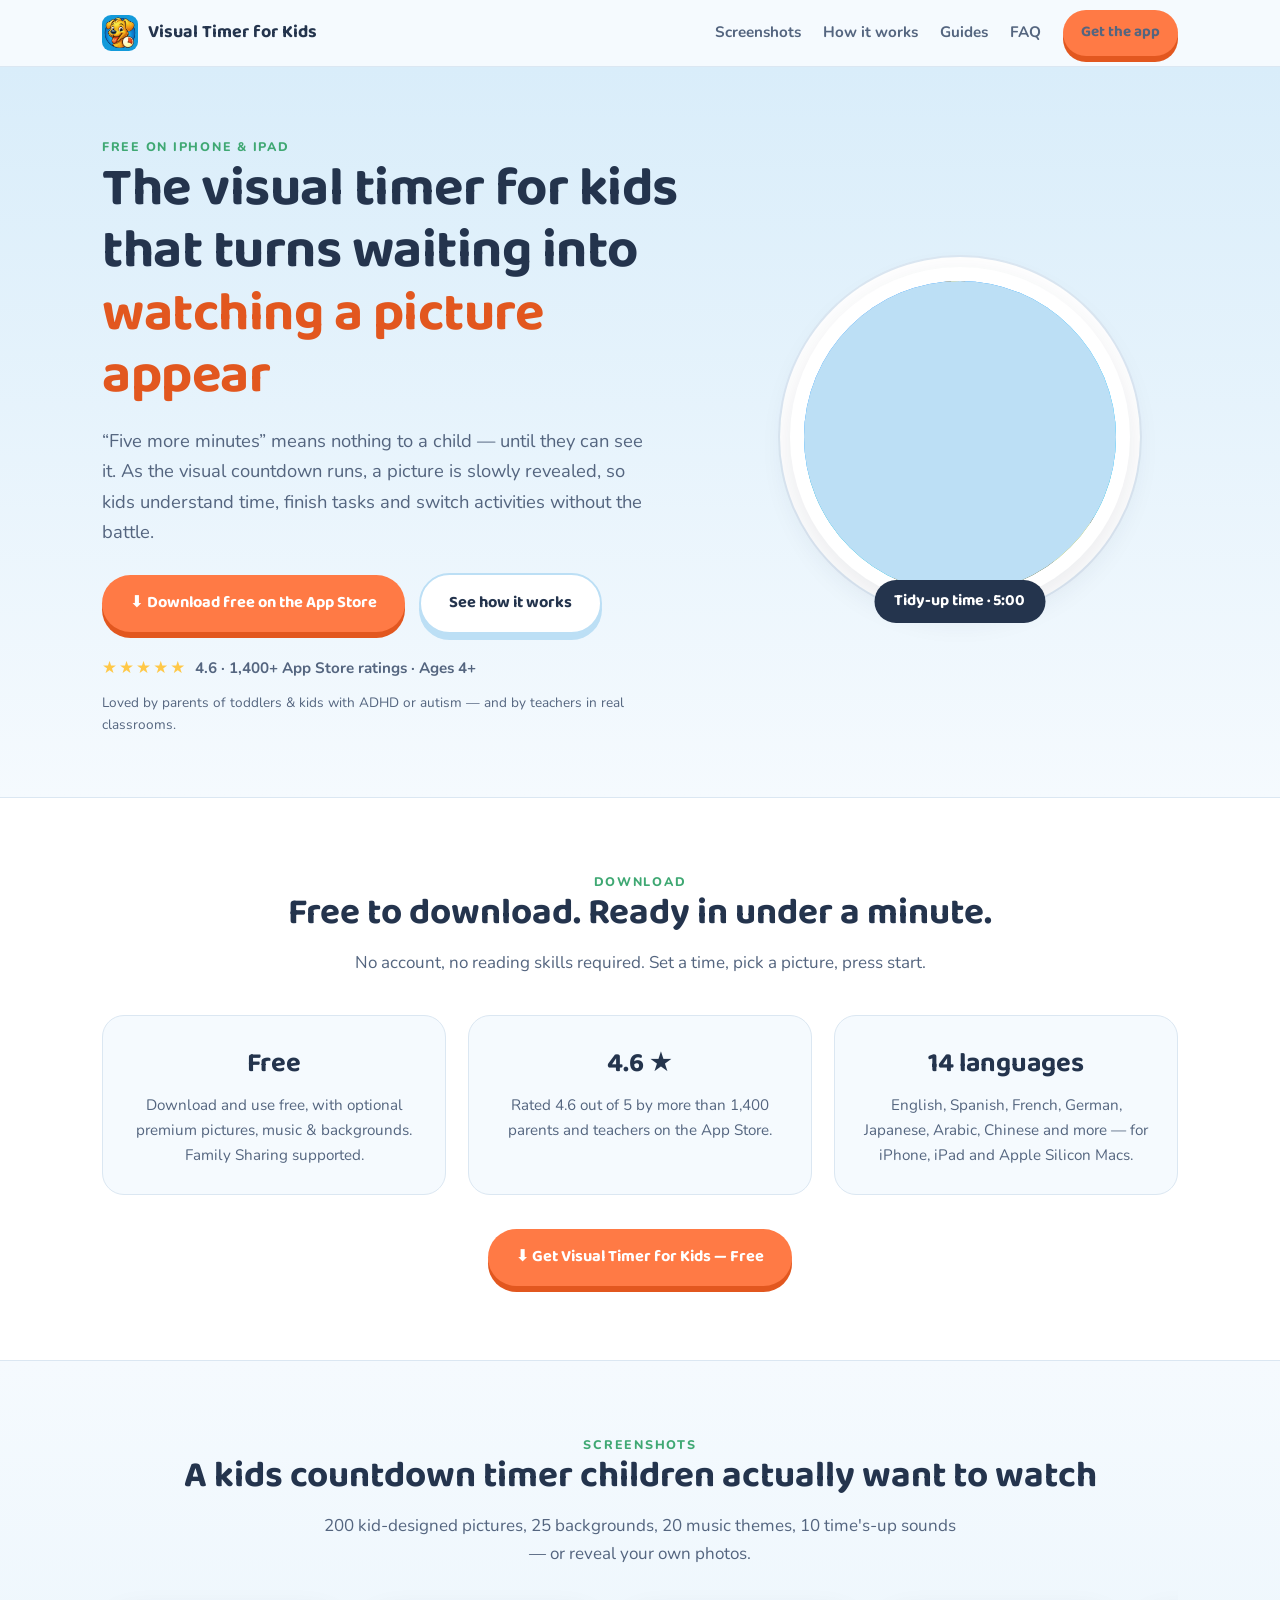
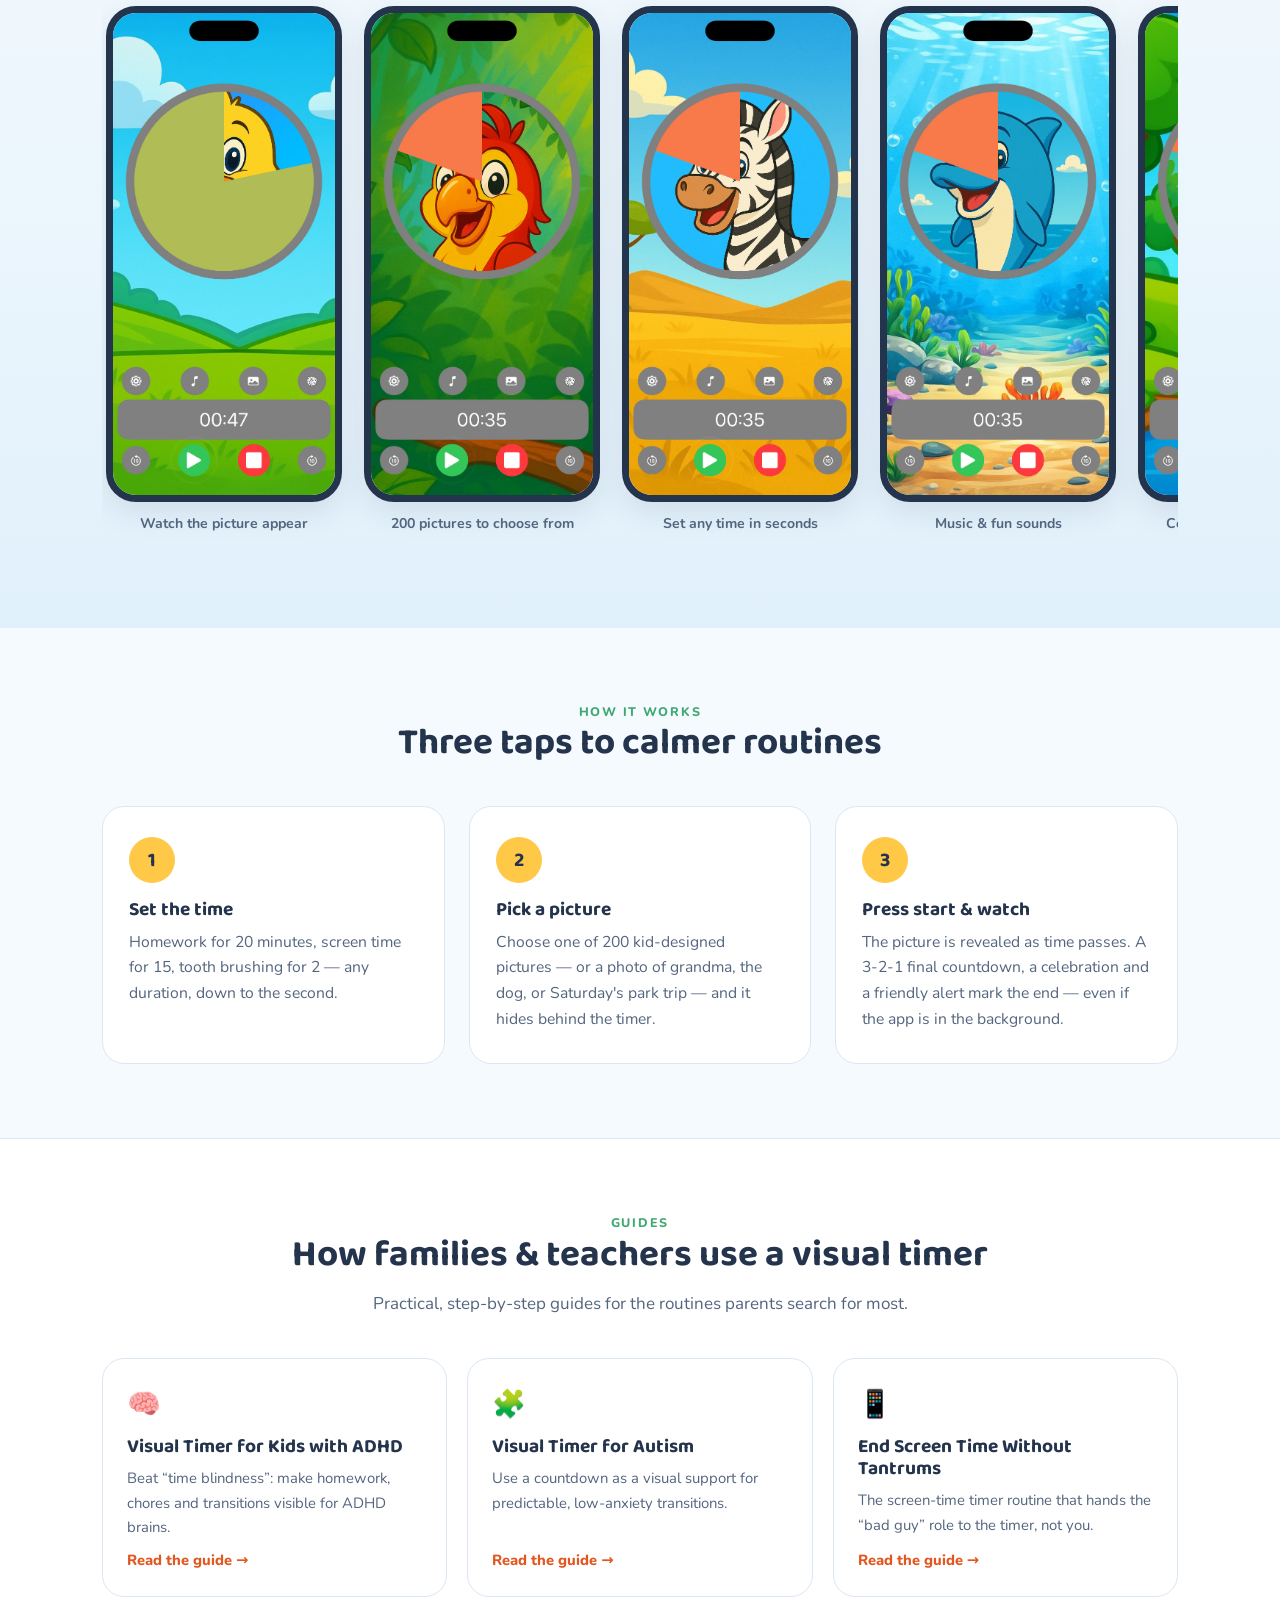
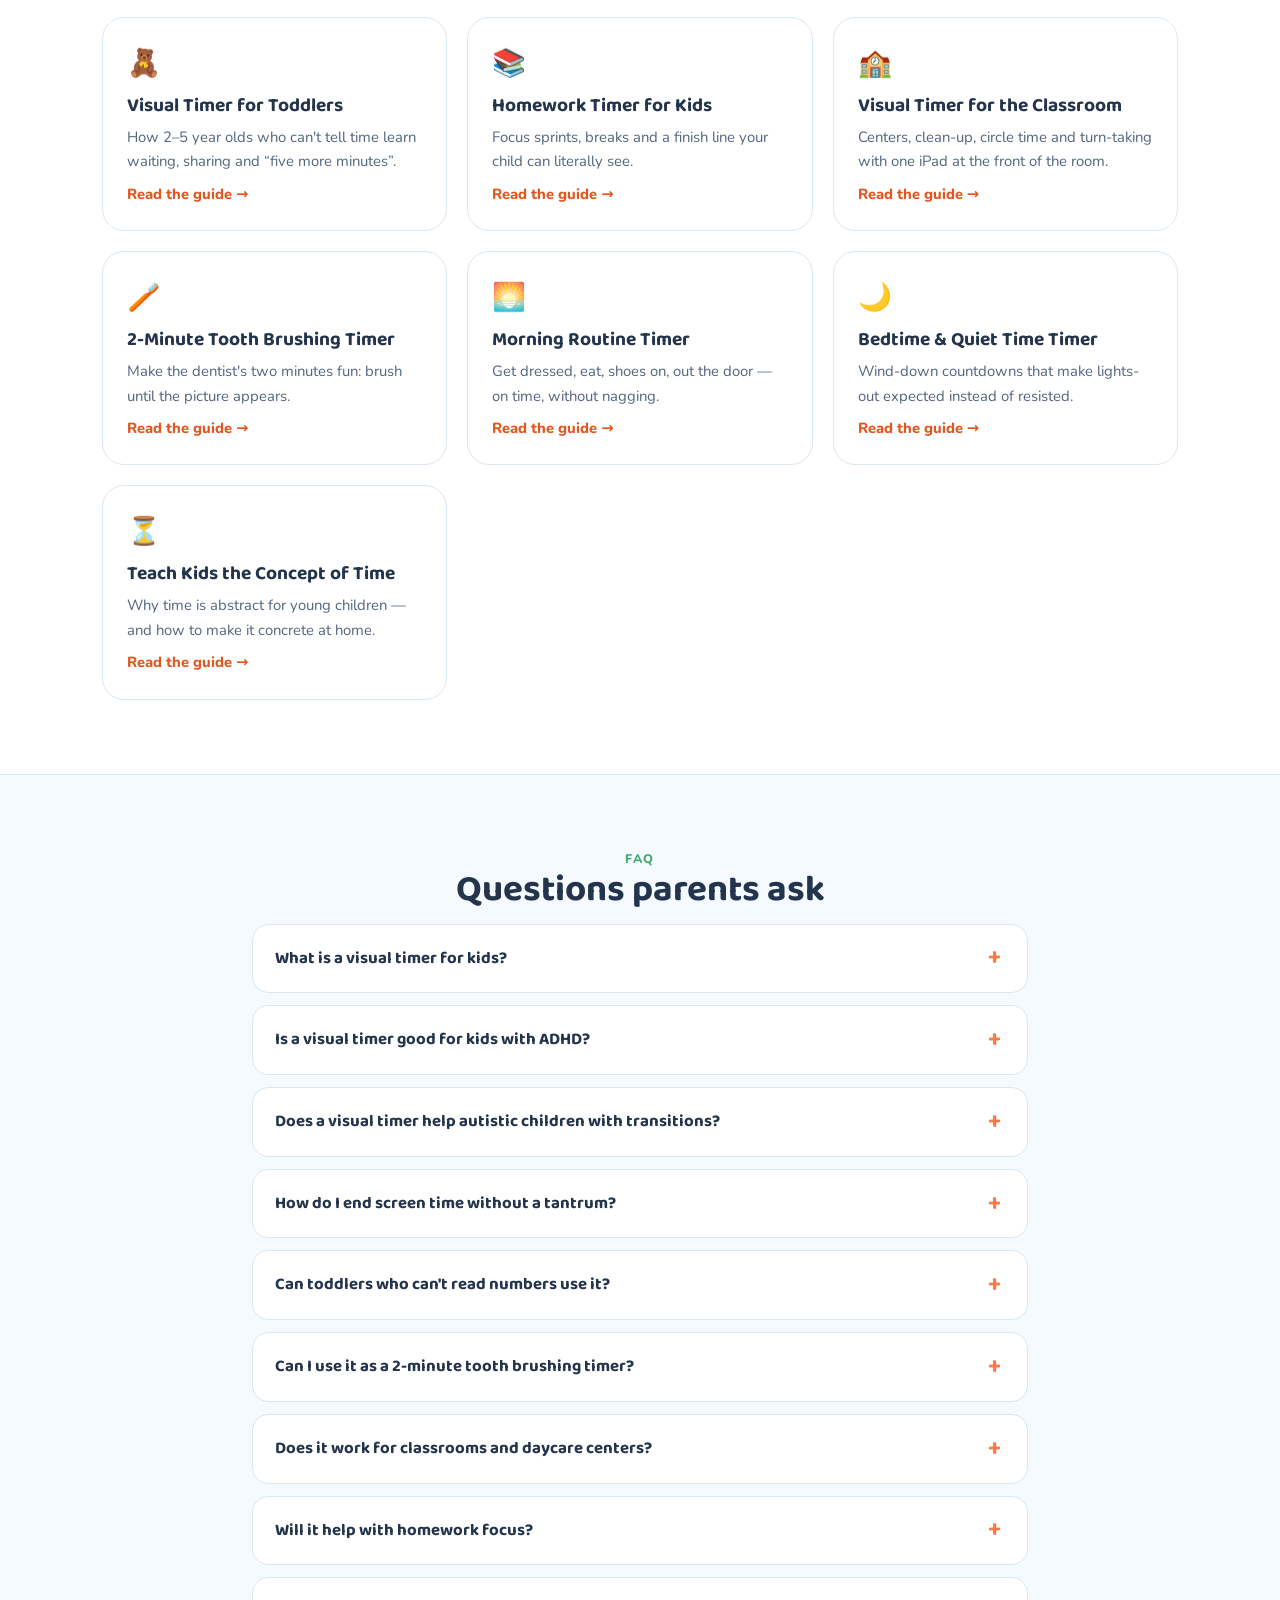
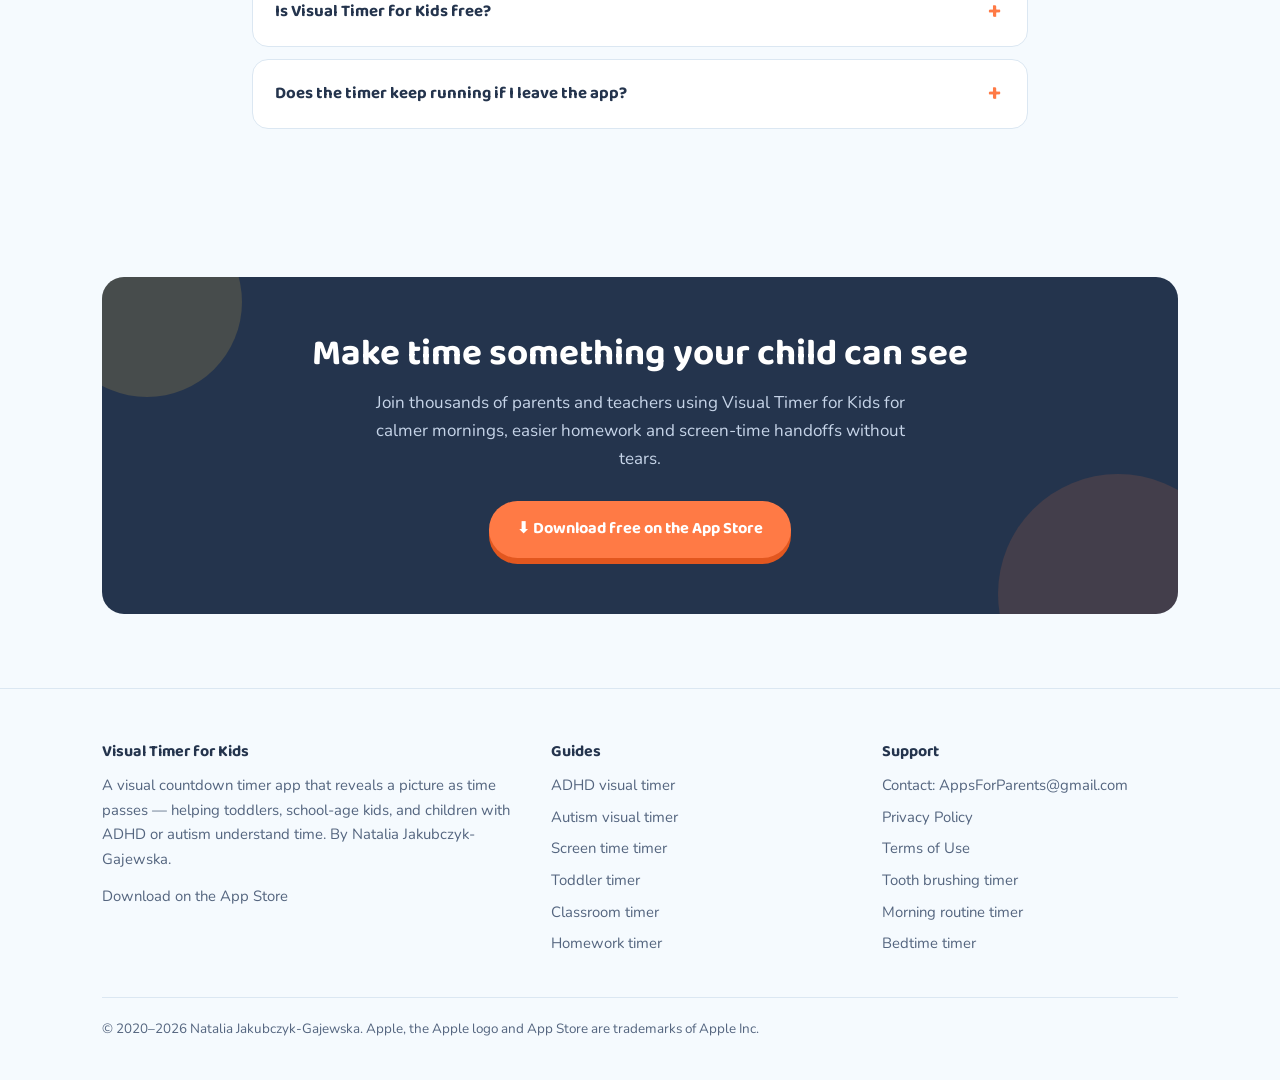
==== index.html @ 7914a0b4 "Add files via upload" ====
<!DOCTYPE html>
<html lang="en">
<head>
<meta charset="UTF-8">
<meta name="viewport" content="width=device-width, initial-scale=1">
<title>Visual Timer for Kids — Free Visual Countdown Timer App for iPhone &amp; iPad</title>
<meta name="description" content="Visual Timer for Kids turns time into a picture kids can see. The free visual countdown timer app for toddlers, ADHD &amp; autism routines, homework, screen time and the classroom. 4.6★ on the App Store.">
<link rel="canonical" href="https://kidstimer.app/">
<meta property="og:type" content="website">
<meta property="og:title" content="Visual Timer for Kids — See Time, Not Just Numbers">
<meta property="og:description" content="A picture is slowly revealed as time counts down — so kids finally understand what “5 more minutes” means. Free on the App Store.">
<meta property="og:url" content="https://kidstimer.app/">
<meta property="og:image" content="https://kidstimer.app/assets/screenshot-1.jpg">
<meta name="twitter:card" content="summary_large_image">
<link rel="icon" href="assets/icon.png">
<link rel="apple-touch-icon" href="assets/icon.png">
<link rel="preconnect" href="https://fonts.googleapis.com">
<link rel="preconnect" href="https://fonts.gstatic.com" crossorigin>
<link href="https://fonts.googleapis.com/css2?family=Baloo+2:wght@600;700&family=Nunito:ital,wght@0,400;0,600;0,700;0,800;1,400&display=swap" rel="stylesheet">
<link rel="stylesheet" href="style.css">
<script>
/* Asset fallback: if local files in assets/ are missing, load the official icon
   and screenshots straight from Apple's CDN via the public iTunes lookup API.
   Self-hosted files (fetch_assets.py) always win when present. */
(function(){
  var pending=[], data=null, requested=false, done=false;
  function finish(img,kind){
    if(kind==='icon'){ img.outerHTML='<span class="dot">⏱</span>'; }
    else { var f=img.closest('.shot'); if(f) f.style.display='none'; }
  }
  function apply(){
    pending.forEach(function(p){
      var img=p[0], kind=p[1], i=p[2], url=null;
      if(data){
        if(kind==='icon') url=data.artworkUrl512||data.artworkUrl100;
        else url=(data.screenshotUrls||[])[i-1];
      }
      if(url){ img.onerror=function(){finish(img,kind)}; img.src=url; img.style.visibility=''; }
      else finish(img,kind);
    });
    pending=[];
  }
  window.__vtk=function(json){ done=true; data=(json.results&&json.results[0])||null; apply(); };
  window.vtkMiss=function(img,kind,i){
    img.style.visibility='hidden';
    pending.push([img,kind,i]);
    if(done){ apply(); return; }
    if(!requested){
      requested=true;
      var s=document.createElement('script');
      s.src='https://itunes.apple.com/lookup?id=1537955071&country=us&callback=__vtk';
      s.onerror=function(){ done=true; apply(); };
      document.head.appendChild(s);
      setTimeout(function(){ if(!done){ done=true; apply(); } }, 6000);
    }
  };
})();
</script>
<script type="application/ld+json">
{
  "@context": "https://schema.org",
  "@type": "MobileApplication",
  "name": "Visual Timer for Kids",
  "operatingSystem": "iOS 17.6 or later, iPadOS 17.6 or later",
  "applicationCategory": "EducationalApplication",
  "description": "Visual countdown timer app for children. A picture is slowly revealed as time passes, helping kids understand time during homework, screen time, tooth brushing, chores and daily routines. Helpful for kids with ADHD and autism.",
  "offers": {"@type": "Offer", "price": "0", "priceCurrency": "USD"},
  "aggregateRating": {"@type": "AggregateRating", "ratingValue": "4.6", "ratingCount": "1400"},
  "author": {"@type": "Person", "name": "Natalia Jakubczyk-Gajewska"},
  "installUrl": "https://apps.apple.com/app/apple-store/id1537955071?pt=118868513&ct=webnew&mt=8",
  "screenshot": "https://kidstimer.app/assets/screenshot-1.jpg"
}
</script>
<script type="application/ld+json">
{
  "@context": "https://schema.org",
  "@type": "FAQPage",
  "mainEntity": [
    {"@type":"Question","name":"What is a visual timer for kids?","acceptedAnswer":{"@type":"Answer","text":"A visual timer shows time passing as something a child can see instead of numbers on a clock. In Visual Timer for Kids, a picture is gradually revealed as the countdown runs, so even toddlers who can't tell time understand how much is left."}},
    {"@type":"Question","name":"Is a visual timer good for kids with ADHD?","acceptedAnswer":{"@type":"Answer","text":"Yes. Visual timers make remaining time concrete, which helps children with ADHD who experience time blindness. The visible progress, gentle music and a clear 3-2-1 ending signal support focus and calmer transitions."}},
    {"@type":"Question","name":"Does a visual timer help autistic children with transitions?","acceptedAnswer":{"@type":"Answer","text":"Visual countdown timers are a widely used visual support for autistic children. Seeing exactly how much time remains makes transitions predictable and reduces the anxiety of activities ending suddenly."}},
    {"@type":"Question","name":"How do I end screen time without a tantrum?","acceptedAnswer":{"@type":"Answer","text":"Set a visual timer where your child can see it and let the timer be the one that says time is up. Because kids watch the picture being revealed, the end of screen time is expected rather than a surprise, which defuses most battles."}},
    {"@type":"Question","name":"Is Visual Timer for Kids free?","acceptedAnswer":{"@type":"Answer","text":"Yes — the app is free to download and use on iPhone and iPad, with optional premium pictures, music and backgrounds available via in-app purchase. Family Sharing is supported."}},
    {"@type":"Question","name":"Does the timer keep running if I leave the app?","acceptedAnswer":{"@type":"Answer","text":"Yes. Visual Timer for Kids works in the background and sends a notification and alert the moment time is up."}},
    {"@type":"Question","name":"Can toddlers who can't read numbers use it?","acceptedAnswer":{"@type":"Answer","text":"That's exactly who it's designed for. No reading or number skills are needed — the shrinking cover and appearing picture do all the explaining for children as young as 2–3."}},
    {"@type":"Question","name":"Can I use it as a 2-minute tooth brushing timer?","acceptedAnswer":{"@type":"Answer","text":"Yes. Set 2 minutes, pick a fun picture and let your child brush until the full image appears — the dentist-recommended two minutes, made visible."}},
    {"@type":"Question","name":"Does it work for classrooms and centers?","acceptedAnswer":{"@type":"Answer","text":"Teachers use it on a classroom iPad for centers, clean-up, circle time and turn-taking. Early-childhood educators report children ask for the timer for their turn instead of fighting over toys."}},
    {"@type":"Question","name":"Can I personalize the timer?","acceptedAnswer":{"@type":"Answer","text":"Yes. Choose from 200 kid-designed pictures, 25 backgrounds, 20 music themes and 10 end-of-timer sounds — or reveal your own photos from your library."}}
  ]
}
</script>
</head>
<body>

<header class="nav">
  <div class="wrap">
    <a class="brand" href="/">
      <img src="assets/icon.png" alt="Visual Timer for Kids app icon" width="36" height="36" onerror="vtkMiss(this,'icon',0)">
      Visual Timer for Kids
    </a>
    <nav aria-label="Main">
      <a href="#screenshots">Screenshots</a>
      <a href="#how-it-works">How it works</a>
      <a href="#guides">Guides</a>
      <a href="#faq">FAQ</a>
      <a class="btn" href="https://apps.apple.com/app/apple-store/id1537955071?pt=118868513&ct=webnew&mt=8">Get the app</a>
    </nav>
  </div>
</header>

<!-- HERO -->
<section class="hero" id="top">
  <div class="wrap">
    <div class="hero-copy">
      <p class="eyebrow">Free on iPhone &amp; iPad</p>
      <h1>The visual timer for kids that turns waiting into <span class="hl">watching a picture appear</span></h1>
      <p class="lead">“Five more minutes” means nothing to a child — until they can see it. As the visual countdown runs, a picture is slowly revealed, so kids understand time, finish tasks and switch activities without the battle.</p>
      <div class="row">
        <a class="btn" href="https://apps.apple.com/app/apple-store/id1537955071?pt=118868513&ct=webnew&mt=8">⬇ Download free on the App&nbsp;Store</a>
        <a class="btn ghost" href="#how-it-works">See how it works</a>
      </div>
      <p class="proof"><span class="stars" aria-hidden="true">★★★★★</span> 4.6 · 1,400+ App Store ratings · Ages 4+</p>
      <p class="badge-note">Loved by parents of toddlers &amp; kids with ADHD or autism — and by teachers in real classrooms.</p>
    </div>
    <div class="reveal-stage" aria-hidden="true">
      <div class="reveal">
        <div class="scene"><img src="assets/demo.jpg" alt="" onerror="this.outerHTML='<span>🦁</span>'"></div>
        <div class="cover"></div>
        <div class="chip">Tidy-up time · 5:00</div>
      </div>
    </div>
  </div>
</section>

<!-- DOWNLOAD -->
<section class="download" id="download">
  <div class="wrap center">
    <p class="eyebrow">Download</p>
    <h2>Free to download. Ready in under a minute.</h2>
    <p class="sub">No account, no reading skills required. Set a time, pick a picture, press start.</p>
    <div class="dl-grid">
      <div class="dl-card"><div class="big">Free</div><p>Download and use free, with optional premium pictures, music &amp; backgrounds. Family Sharing supported.</p></div>
      <div class="dl-card"><div class="big">4.6 ★</div><p>Rated 4.6 out of 5 by more than 1,400 parents and teachers on the App Store.</p></div>
      <div class="dl-card"><div class="big">14 languages</div><p>English, Spanish, French, German, Japanese, Arabic, Chinese and more — for iPhone, iPad and Apple&nbsp;Silicon Macs.</p></div>
    </div>
    <p style="margin-top:34px"><a class="btn" href="https://apps.apple.com/app/apple-store/id1537955071?pt=118868513&ct=webnew&mt=8">⬇ Get Visual Timer for Kids — Free</a></p>
  </div>
</section>

<!-- SCREENSHOTS -->
<section class="shots" id="screenshots">
  <div class="wrap center">
    <p class="eyebrow">Screenshots</p>
    <h2>A kids countdown timer children actually want to watch</h2>
    <p class="sub">200 kid-designed pictures, 25 backgrounds, 20 music themes, 10 time's-up sounds — or reveal your own photos.</p>
  </div>
  <div class="wrap">
    <div class="shot-rail">
      <figure class="shot"><img src="assets/screenshot-1.jpg" alt="Visual Timer for Kids app screenshot: picture slowly revealed as the countdown runs" loading="lazy" onerror="vtkMiss(this,'shot',1)"><figcaption>Watch the picture appear</figcaption></figure>
      <figure class="shot"><img src="assets/screenshot-2.jpg" alt="Kids visual countdown timer screenshot: choosing from 200 pictures designed for children" loading="lazy" onerror="vtkMiss(this,'shot',2)"><figcaption>200 pictures to choose from</figcaption></figure>
      <figure class="shot"><img src="assets/screenshot-3.jpg" alt="Visual timer app screenshot: setting the countdown time for a child's routine" loading="lazy" onerror="vtkMiss(this,'shot',3)"><figcaption>Set any time in seconds</figcaption></figure>
      <figure class="shot"><img src="assets/screenshot-4.jpg" alt="Visual Timer for Kids screenshot: music themes and sound effects for the timer" loading="lazy" onerror="vtkMiss(this,'shot',4)"><figcaption>Music &amp; fun sounds</figcaption></figure>
      <figure class="shot"><img src="assets/screenshot-5.jpg" alt="Countdown timer for kids screenshot: celebration when time is up" loading="lazy" onerror="vtkMiss(this,'shot',5)"><figcaption>Celebration when time's up</figcaption></figure>
      <figure class="shot"><img src="assets/screenshot-6.jpg" alt="Visual timer for toddlers screenshot: custom photo being revealed by the countdown" loading="lazy" onerror="vtkMiss(this,'shot',6)"><figcaption>Use your own photos</figcaption></figure>
      <figure class="shot"><img src="assets/screenshot-7.jpg" alt="Visual Timer for Kids on iPad in a classroom setting" loading="lazy" onerror="vtkMiss(this,'shot',7)"><figcaption>Great on iPad too</figcaption></figure>
      <figure class="shot"><img src="assets/screenshot-8.jpg" alt="Visual countdown timer for children — additional app screenshot" loading="lazy" onerror="vtkMiss(this,'shot',8)"><figcaption>Made for little hands</figcaption></figure>
    </div>
  </div>
</section>

<!-- HOW IT WORKS -->
<section id="how-it-works">
  <div class="wrap center">
    <p class="eyebrow">How it works</p>
    <h2>Three taps to calmer routines</h2>
  </div>
  <div class="wrap">
    <div class="steps">
      <div class="step"><div class="n">1</div><h3>Set the time</h3><p>Homework for 20 minutes, screen time for 15, tooth brushing for 2 — any duration, down to the second.</p></div>
      <div class="step"><div class="n">2</div><h3>Pick a picture</h3><p>Choose one of 200 kid-designed pictures — or a photo of grandma, the dog, or Saturday's park trip — and it hides behind the timer.</p></div>
      <div class="step"><div class="n">3</div><h3>Press start &amp; watch</h3><p>The picture is revealed as time passes. A 3-2-1 final countdown, a celebration and a friendly alert mark the end — even if the app is in the background.</p></div>
    </div>
  </div>
</section>

<!-- GUIDES -->
<section id="guides" style="background:var(--card);border-top:1px solid var(--line);border-bottom:1px solid var(--line)">
  <div class="wrap center">
    <p class="eyebrow">Guides</p>
    <h2>How families &amp; teachers use a visual timer</h2>
    <p class="sub">Practical, step-by-step guides for the routines parents search for most.</p>
  </div>
  <div class="wrap">
    <div class="guides-grid">
      <a class="gcard" href="guides/visual-timer-for-adhd-kids.html"><span class="em">🧠</span><h3>Visual Timer for Kids with ADHD</h3><p>Beat “time blindness”: make homework, chores and transitions visible for ADHD brains.</p><span class="more">Read the guide →</span></a>
      <a class="gcard" href="guides/visual-timer-for-autism.html"><span class="em">🧩</span><h3>Visual Timer for Autism</h3><p>Use a countdown as a visual support for predictable, low-anxiety transitions.</p><span class="more">Read the guide →</span></a>
      <a class="gcard" href="guides/screen-time-timer-for-kids.html"><span class="em">📱</span><h3>End Screen Time Without Tantrums</h3><p>The screen-time timer routine that hands the “bad guy” role to the timer, not you.</p><span class="more">Read the guide →</span></a>
      <a class="gcard" href="guides/visual-timer-for-toddlers.html"><span class="em">🧸</span><h3>Visual Timer for Toddlers</h3><p>How 2–5 year olds who can't tell time learn waiting, sharing and “five more minutes”.</p><span class="more">Read the guide →</span></a>
      <a class="gcard" href="guides/homework-timer-for-kids.html"><span class="em">📚</span><h3>Homework Timer for Kids</h3><p>Focus sprints, breaks and a finish line your child can literally see.</p><span class="more">Read the guide →</span></a>
      <a class="gcard" href="guides/visual-timer-for-classroom.html"><span class="em">🏫</span><h3>Visual Timer for the Classroom</h3><p>Centers, clean-up, circle time and turn-taking with one iPad at the front of the room.</p><span class="more">Read the guide →</span></a>
      <a class="gcard" href="guides/tooth-brushing-timer-for-kids.html"><span class="em">🪥</span><h3>2-Minute Tooth Brushing Timer</h3><p>Make the dentist's two minutes fun: brush until the picture appears.</p><span class="more">Read the guide →</span></a>
      <a class="gcard" href="guides/morning-routine-timer-for-kids.html"><span class="em">🌅</span><h3>Morning Routine Timer</h3><p>Get dressed, eat, shoes on, out the door — on time, without nagging.</p><span class="more">Read the guide →</span></a>
      <a class="gcard" href="guides/bedtime-routine-timer-for-kids.html"><span class="em">🌙</span><h3>Bedtime &amp; Quiet Time Timer</h3><p>Wind-down countdowns that make lights-out expected instead of resisted.</p><span class="more">Read the guide →</span></a>
      <a class="gcard" href="guides/teach-kids-the-concept-of-time.html"><span class="em">⏳</span><h3>Teach Kids the Concept of Time</h3><p>Why time is abstract for young children — and how to make it concrete at home.</p><span class="more">Read the guide →</span></a>
    </div>
  </div>
</section>

<!-- FAQ -->
<section class="faq" id="faq">
  <div class="wrap" style="max-width:820px">
    <div class="center">
      <p class="eyebrow">FAQ</p>
      <h2>Questions parents ask</h2>
    </div>
    <details><summary>What is a visual timer for kids?</summary><div>A visual timer shows time passing as something a child can <em>see</em> instead of numbers on a clock. In Visual Timer for Kids, a picture is gradually revealed as the countdown runs, so even toddlers who can't tell time understand how much is left. <a class="lm" href="guides/teach-kids-the-concept-of-time.html">Learn more →</a></div></details>
    <details><summary>Is a visual timer good for kids with ADHD?</summary><div>Yes. Visual timers make remaining time concrete, which helps children with ADHD who experience "time blindness". The visible progress, gentle music and a clear 3-2-1 ending signal support focus and calmer transitions. <a class="lm" href="guides/visual-timer-for-adhd-kids.html">Learn more →</a></div></details>
    <details><summary>Does a visual timer help autistic children with transitions?</summary><div>Visual countdowns are a widely used visual support for autistic children. Seeing exactly how much time remains makes transitions predictable and reduces the anxiety of activities ending suddenly. <a class="lm" href="guides/visual-timer-for-autism.html">Learn more →</a></div></details>
    <details><summary>How do I end screen time without a tantrum?</summary><div>Set a visual timer where your child can see it and let <em>the timer</em> be the one that says time is up. The end of screen time becomes expected rather than a surprise, which defuses most battles. <a class="lm" href="guides/screen-time-timer-for-kids.html">Learn more →</a></div></details>
    <details><summary>Can toddlers who can't read numbers use it?</summary><div>That's exactly who it's designed for. No reading or number skills needed — the shrinking cover and appearing picture do all the explaining for children as young as 2–3. <a class="lm" href="guides/visual-timer-for-toddlers.html">Learn more →</a></div></details>
    <details><summary>Can I use it as a 2-minute tooth brushing timer?</summary><div>Yes. Set 2 minutes, pick a fun picture and let your child brush until the full image appears — the dentist-recommended two minutes, made visible. <a class="lm" href="guides/tooth-brushing-timer-for-kids.html">Learn more →</a></div></details>
    <details><summary>Does it work for classrooms and daycare centers?</summary><div>Teachers run it on a classroom iPad for centers, clean-up, circle time and turn-taking. Early-childhood educators report children ask for the timer for their turn instead of fighting over toys. <a class="lm" href="guides/visual-timer-for-classroom.html">Learn more →</a></div></details>
    <details><summary>Will it help with homework focus?</summary><div>Yes — short, visible work sprints with a picture as the finish line are one of the most effective homework structures for kids. <a class="lm" href="guides/homework-timer-for-kids.html">Learn more →</a></div></details>
    <details><summary>Is Visual Timer for Kids free?</summary><div>Yes — free to download and use on iPhone and iPad, with optional premium pictures, music and backgrounds via in-app purchase. Family Sharing is supported. <a class="lm" href="#download">Download it here →</a></div></details>
    <details><summary>Does the timer keep running if I leave the app?</summary><div>Yes. The timer works in the background and sends a notification and alert the moment time is up — so you can take the phone back and still get the "time's up" signal. <a class="lm" href="#how-it-works">See how it works →</a></div></details>
  </div>
</section>

<!-- CTA -->
<section id="get-started">
  <div class="wrap">
    <div class="cta-band">
      <h2>Make time something your child can see</h2>
      <p>Join thousands of parents and teachers using Visual Timer for Kids for calmer mornings, easier homework and screen-time handoffs without tears.</p>
      <a class="btn" href="https://apps.apple.com/app/apple-store/id1537955071?pt=118868513&ct=webnew&mt=8">⬇ Download free on the App Store</a>
    </div>
  </div>
</section>

<!-- FOOTER -->
<footer>
  <div class="wrap">
    <div class="f-grid">
      <div>
        <h3>Visual Timer for Kids</h3>
        <p>A visual countdown timer app that reveals a picture as time passes — helping toddlers, school-age kids, and children with ADHD or autism understand time. By Natalia Jakubczyk-Gajewska.</p>
        <p style="margin-top:12px"><a href="https://apps.apple.com/app/apple-store/id1537955071?pt=118868513&ct=webnew&mt=8">Download on the App Store</a></p>
      </div>
      <div>
        <h3>Guides</h3>
        <ul>
          <li><a href="guides/visual-timer-for-adhd-kids.html">ADHD visual timer</a></li>
          <li><a href="guides/visual-timer-for-autism.html">Autism visual timer</a></li>
          <li><a href="guides/screen-time-timer-for-kids.html">Screen time timer</a></li>
          <li><a href="guides/visual-timer-for-toddlers.html">Toddler timer</a></li>
          <li><a href="guides/visual-timer-for-classroom.html">Classroom timer</a></li>
          <li><a href="guides/homework-timer-for-kids.html">Homework timer</a></li>
        </ul>
      </div>
      <div>
        <h3>Support</h3>
        <ul>
          <li><a href="mailto:AppsForParents@gmail.com">Contact: AppsForParents@gmail.com</a></li>
          <li><a href="https://sites.google.com/site/appsforparentsprivacy/">Privacy Policy</a></li>
          <li><a href="https://www.apple.com/legal/internet-services/itunes/dev/stdeula/">Terms of Use</a></li>
          <li><a href="guides/tooth-brushing-timer-for-kids.html">Tooth brushing timer</a></li>
          <li><a href="guides/morning-routine-timer-for-kids.html">Morning routine timer</a></li>
          <li><a href="guides/bedtime-routine-timer-for-kids.html">Bedtime timer</a></li>
        </ul>
      </div>
    </div>
    <p class="legal">© 2020–2026 Natalia Jakubczyk-Gajewska. Apple, the Apple logo and App Store are trademarks of Apple Inc.</p>
  </div>
</footer>

</body>
</html>
---- style.css ----
/* Visual Timer for Kids — picture-book daylight system
   ink navy on pale sky, tangerine action color, sunshine + leaf support */
:root{
  --ink:#24344d;
  --ink-soft:#54657f;
  --paper:#f5fafe;
  --sky:#d9edfa;
  --sky-deep:#bcdff5;
  --card:#ffffff;
  --sun:#ffc847;
  --leaf:#3fa873;
  --cta:#ff7a45;
  --cta-deep:#e2571f;
  --line:#dbe7f2;
  --r:22px;
  --shadow:0 10px 30px rgba(36,52,77,.10);
  --display:"Baloo 2",system-ui,sans-serif;
  --body:"Nunito",system-ui,sans-serif;
}
*{box-sizing:border-box;margin:0;padding:0}
html{scroll-behavior:smooth}
body{font-family:var(--body);color:var(--ink);background:var(--paper);line-height:1.65;font-size:17px}
img{max-width:100%;display:block}
a{color:var(--cta-deep)}
h1,h2,h3{font-family:var(--display);line-height:1.15;font-weight:700}
h1{font-size:clamp(2.1rem,5vw,3.4rem);letter-spacing:-.5px}
h2{font-size:clamp(1.6rem,3.4vw,2.3rem)}
h3{font-size:1.2rem}
.wrap{max-width:1120px;margin:0 auto;padding:0 22px}
.eyebrow{font-weight:800;letter-spacing:.14em;text-transform:uppercase;font-size:.78rem;color:var(--leaf)}
section{padding:74px 0}
.center{text-align:center}
.sub{color:var(--ink-soft);max-width:640px;margin:14px auto 0}

/* nav */
.nav{position:sticky;top:0;z-index:50;background:rgba(245,250,254,.92);backdrop-filter:blur(8px);border-bottom:1px solid var(--line)}
.nav .wrap{display:flex;align-items:center;gap:20px;height:66px}
.brand{display:flex;align-items:center;gap:10px;font-family:var(--display);font-weight:700;font-size:1.12rem;color:var(--ink);text-decoration:none}
.brand img{width:36px;height:36px;border-radius:9px}
.brand .dot{width:36px;height:36px;border-radius:9px;background:conic-gradient(var(--sun) 0 65%,var(--sky-deep) 65% 100%);display:grid;place-items:center;font-size:1rem}
.nav nav{margin-left:auto;display:flex;gap:22px;align-items:center}
.nav nav a{color:var(--ink-soft);text-decoration:none;font-weight:700;font-size:.95rem}
.nav nav a:hover{color:var(--ink)}
.nav .btn{padding:10px 18px}
@media(max-width:760px){.nav nav a:not(.btn){display:none}}

/* buttons */
.btn{display:inline-flex;align-items:center;gap:9px;background:var(--cta);color:#fff;text-decoration:none;font-family:var(--display);font-weight:700;font-size:1.02rem;padding:15px 28px;border-radius:999px;box-shadow:0 6px 0 var(--cta-deep);transition:transform .12s,box-shadow .12s}
.btn:hover{transform:translateY(2px);box-shadow:0 4px 0 var(--cta-deep)}
.btn.ghost{background:#fff;color:var(--ink);box-shadow:0 6px 0 var(--sky-deep);border:2px solid var(--sky-deep)}
.btn.ghost:hover{box-shadow:0 4px 0 var(--sky-deep)}

/* hero */
.hero{background:linear-gradient(180deg,var(--sky) 0%,var(--paper) 100%);padding:70px 0 60px;overflow:hidden}
.hero .wrap{display:grid;grid-template-columns:1.15fr .85fr;gap:48px;align-items:center}
@media(max-width:860px){.hero .wrap{grid-template-columns:1fr;text-align:center}.hero-copy .row{justify-content:center}}
.hero h1 .hl{color:var(--cta-deep)}
.hero p.lead{margin:18px 0 26px;font-size:1.15rem;color:var(--ink-soft);max-width:34rem}
@media(max-width:860px){.hero p.lead{margin-inline:auto}}
.row{display:flex;gap:14px;flex-wrap:wrap;align-items:center}
.proof{display:flex;gap:8px;align-items:center;margin-top:20px;color:var(--ink-soft);font-weight:700;font-size:.95rem}
.stars{color:var(--sun);letter-spacing:2px;font-size:1.05rem}
.badge-note{font-size:.85rem;color:var(--ink-soft);margin-top:10px}

/* signature: the reveal ring */
.reveal-stage{display:grid;place-items:center}
.reveal{position:relative;width:min(340px,80vw);aspect-ratio:1;border-radius:50%;background:#fff;box-shadow:var(--shadow),0 0 0 10px #fff,0 0 0 12px var(--line)}
.reveal .scene{position:absolute;inset:14px;border-radius:50%;overflow:hidden;background:linear-gradient(180deg,#aee1ff 0 62%,#8fd6a0 62% 100%);display:grid;place-items:center}
.reveal .scene img{position:absolute;inset:0;width:100%;height:100%;object-fit:cover}
.reveal .scene span{font-size:clamp(4rem,18vw,6.5rem);transform:translateY(-8%)}
@property --sweep{syntax:"<percentage>";inherits:false;initial-value:100%}
.reveal .cover{position:absolute;inset:14px;border-radius:50%;background:conic-gradient(transparent 0 calc(100% - var(--sweep)),var(--sky-deep) calc(100% - var(--sweep)) 100%);animation:sweep 14s linear infinite}
@keyframes sweep{from{--sweep:100%}to{--sweep:0%}}
.reveal .chip{position:absolute;bottom:-16px;left:50%;transform:translateX(-50%);background:var(--ink);color:#fff;font-family:var(--display);font-weight:700;padding:8px 20px;border-radius:999px;font-size:1rem;white-space:nowrap}
@media(prefers-reduced-motion:reduce){.reveal .cover{animation:none;--sweep:70%}}

/* download */
.download{background:var(--card);border-top:1px solid var(--line);border-bottom:1px solid var(--line)}
.dl-grid{display:grid;grid-template-columns:repeat(3,1fr);gap:22px;margin-top:38px}
@media(max-width:820px){.dl-grid{grid-template-columns:1fr}}
.dl-card{background:var(--paper);border:1px solid var(--line);border-radius:var(--r);padding:26px;text-align:center}
.dl-card .big{font-family:var(--display);font-size:1.7rem;font-weight:700;color:var(--ink)}
.dl-card p{color:var(--ink-soft);font-size:.95rem;margin-top:6px}

/* screenshots */
.shots{background:linear-gradient(180deg,var(--paper),var(--sky) 140%)}
.shot-rail{display:flex;gap:22px;overflow-x:auto;padding:38px 4px 18px;scroll-snap-type:x mandatory}
.shot{flex:0 0 auto;scroll-snap-align:center}
.shot img{width:236px;border-radius:30px;border:7px solid var(--ink);box-shadow:var(--shadow);background:#fff}
.shot figcaption{text-align:center;font-size:.88rem;color:var(--ink-soft);margin-top:10px;font-weight:700}

/* how it works */
.steps{display:grid;grid-template-columns:repeat(3,1fr);gap:24px;margin-top:42px}
@media(max-width:820px){.steps{grid-template-columns:1fr}}
.step{background:var(--card);border:1px solid var(--line);border-radius:var(--r);padding:30px 26px;position:relative}
.step .n{width:46px;height:46px;border-radius:50%;background:var(--sun);display:grid;place-items:center;font-family:var(--display);font-weight:700;font-size:1.25rem;margin-bottom:16px}
.step p{color:var(--ink-soft);font-size:.98rem;margin-top:8px}

/* guides */
.guides-grid{display:grid;grid-template-columns:repeat(auto-fill,minmax(300px,1fr));gap:20px;margin-top:40px}
.gcard{background:var(--card);border:1px solid var(--line);border-radius:var(--r);padding:24px;text-decoration:none;color:var(--ink);display:flex;flex-direction:column;gap:8px;transition:transform .15s,box-shadow .15s}
.gcard:hover{transform:translateY(-4px);box-shadow:var(--shadow)}
.gcard .em{font-size:1.7rem}
.gcard p{color:var(--ink-soft);font-size:.93rem}
.gcard .more{margin-top:auto;font-weight:800;color:var(--cta-deep);font-size:.92rem}

/* faq */
.faq details{background:var(--card);border:1px solid var(--line);border-radius:16px;padding:4px 22px;margin-top:12px}
.faq summary{cursor:pointer;font-family:var(--display);font-weight:700;font-size:1.05rem;padding:16px 0;list-style:none;position:relative;padding-right:34px}
.faq summary::after{content:"+";position:absolute;right:4px;top:50%;transform:translateY(-50%);font-size:1.5rem;color:var(--cta)}
.faq details[open] summary::after{content:"–"}
.faq details div{padding:0 0 18px;color:var(--ink-soft)}
.faq .lm{font-weight:800}

/* cta band */
.cta-band{background:var(--ink);color:#fff;border-radius:var(--r);padding:56px 40px;text-align:center;position:relative;overflow:hidden}
.cta-band h2{color:#fff}
.cta-band p{color:#c6d4e8;max-width:560px;margin:14px auto 28px}
.cta-band::before,.cta-band::after{content:"";position:absolute;border-radius:50%}
.cta-band::before{width:190px;height:190px;background:var(--sun);opacity:.16;top:-70px;left:-50px}
.cta-band::after{width:240px;height:240px;background:var(--cta);opacity:.14;bottom:-100px;right:-60px}

/* footer */
footer{padding:54px 0 40px;border-top:1px solid var(--line);color:var(--ink-soft);font-size:.93rem}
.f-grid{display:grid;grid-template-columns:1.4fr 1fr 1fr;gap:34px}
@media(max-width:760px){.f-grid{grid-template-columns:1fr}}
footer h3{font-size:1rem;margin-bottom:12px;color:var(--ink)}
footer ul{list-style:none}
footer li{margin:7px 0}
footer a{color:var(--ink-soft);text-decoration:none}
footer a:hover{color:var(--cta-deep);text-decoration:underline}
.legal{margin-top:34px;padding-top:20px;border-top:1px solid var(--line);font-size:.84rem}

/* ------- guide article pages ------- */
.crumbs{font-size:.87rem;color:var(--ink-soft);padding:22px 0 0}
.crumbs a{color:var(--ink-soft)}
article.guide{max-width:760px;margin:0 auto;padding:28px 22px 70px}
article.guide header{margin-bottom:26px}
article.guide h1{font-size:clamp(1.9rem,4.5vw,2.7rem)}
article.guide .answer{background:var(--sky);border-radius:var(--r);padding:22px 26px;font-size:1.08rem;font-weight:600;margin:26px 0}
article.guide h2{margin:40px 0 14px}
article.guide h3{margin:26px 0 8px}
article.guide p{margin:14px 0;color:#3b4b64}
article.guide ul,article.guide ol{margin:14px 0 14px 24px;color:#3b4b64}
article.guide li{margin:8px 0}
article.guide .tip{border-left:5px solid var(--sun);background:#fff;border-radius:0 16px 16px 0;padding:16px 20px;margin:22px 0;box-shadow:var(--shadow)}
.guide-cta{background:var(--card);border:2px solid var(--sky-deep);border-radius:var(--r);padding:30px;text-align:center;margin:44px 0 10px}
.guide-cta .proof{justify-content:center}
.related{margin-top:40px}
.related ul{list-style:none;margin-left:0}
.related li{margin:10px 0}
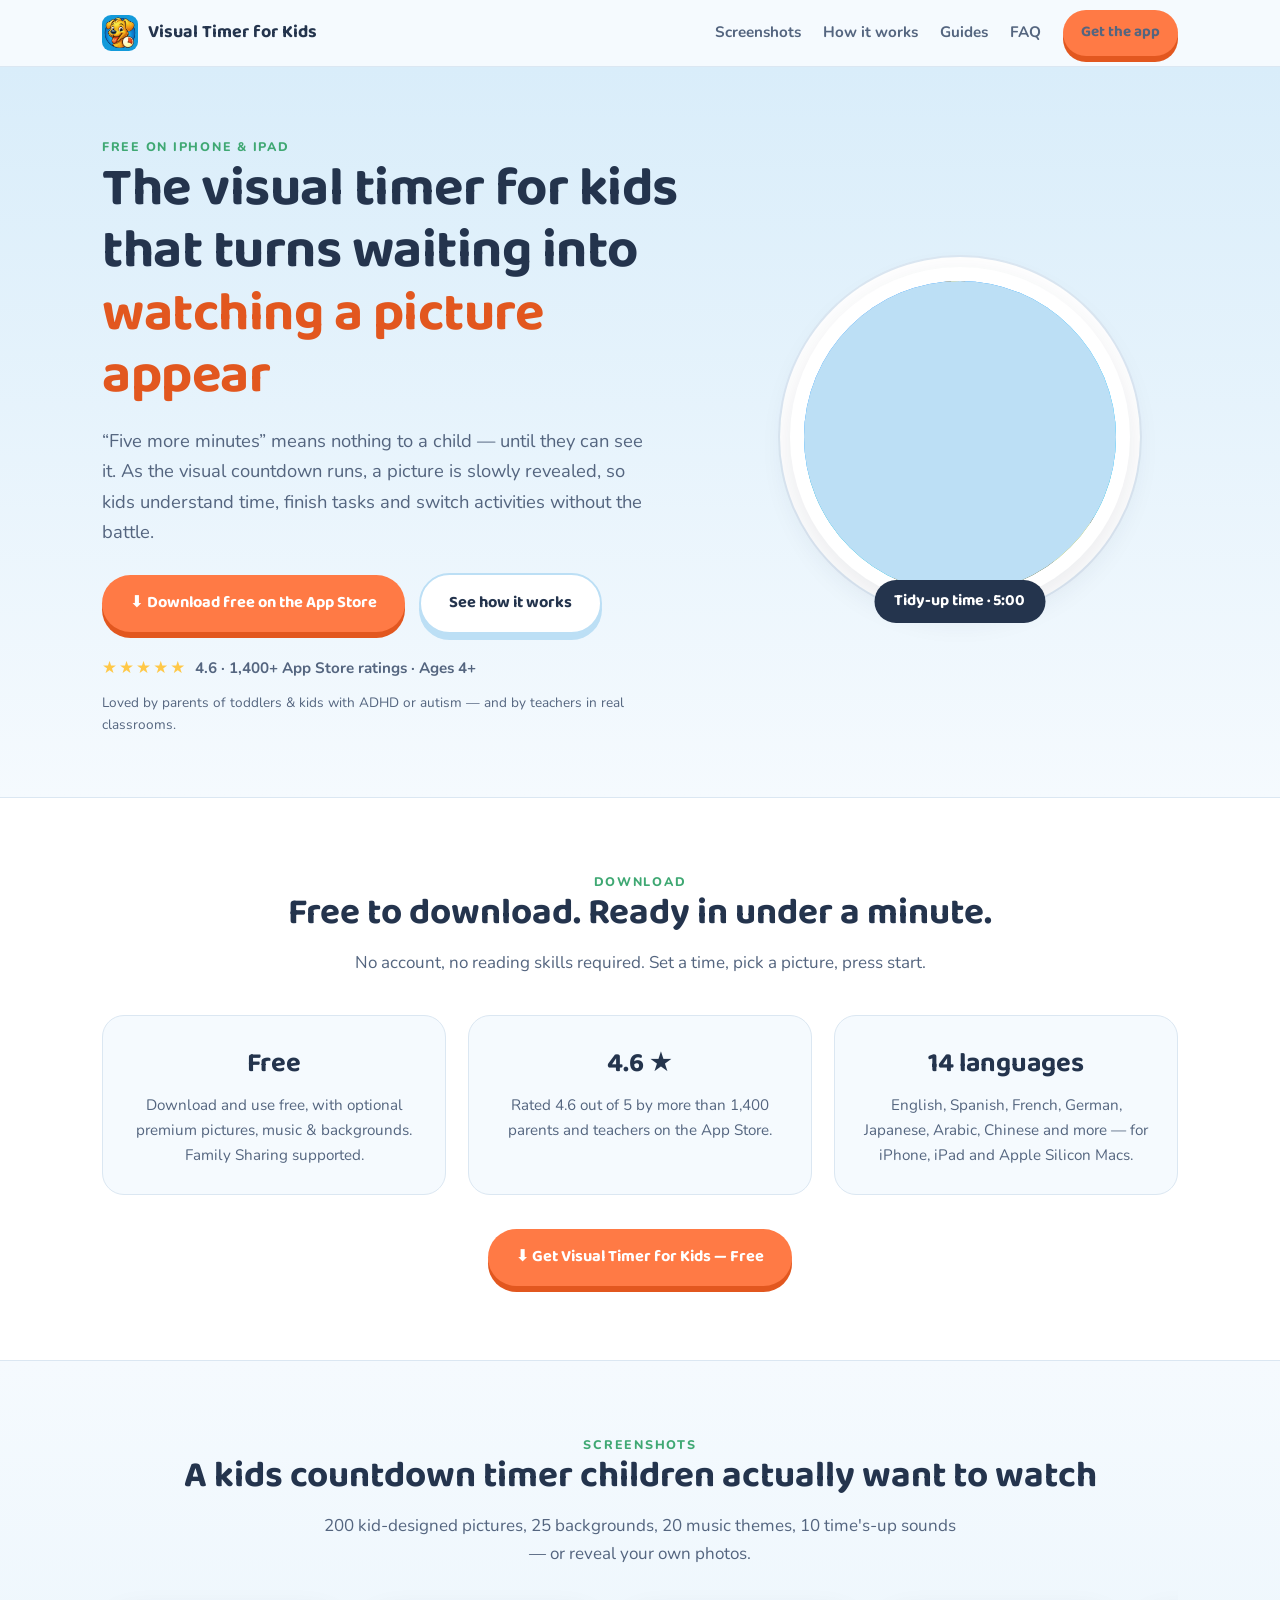
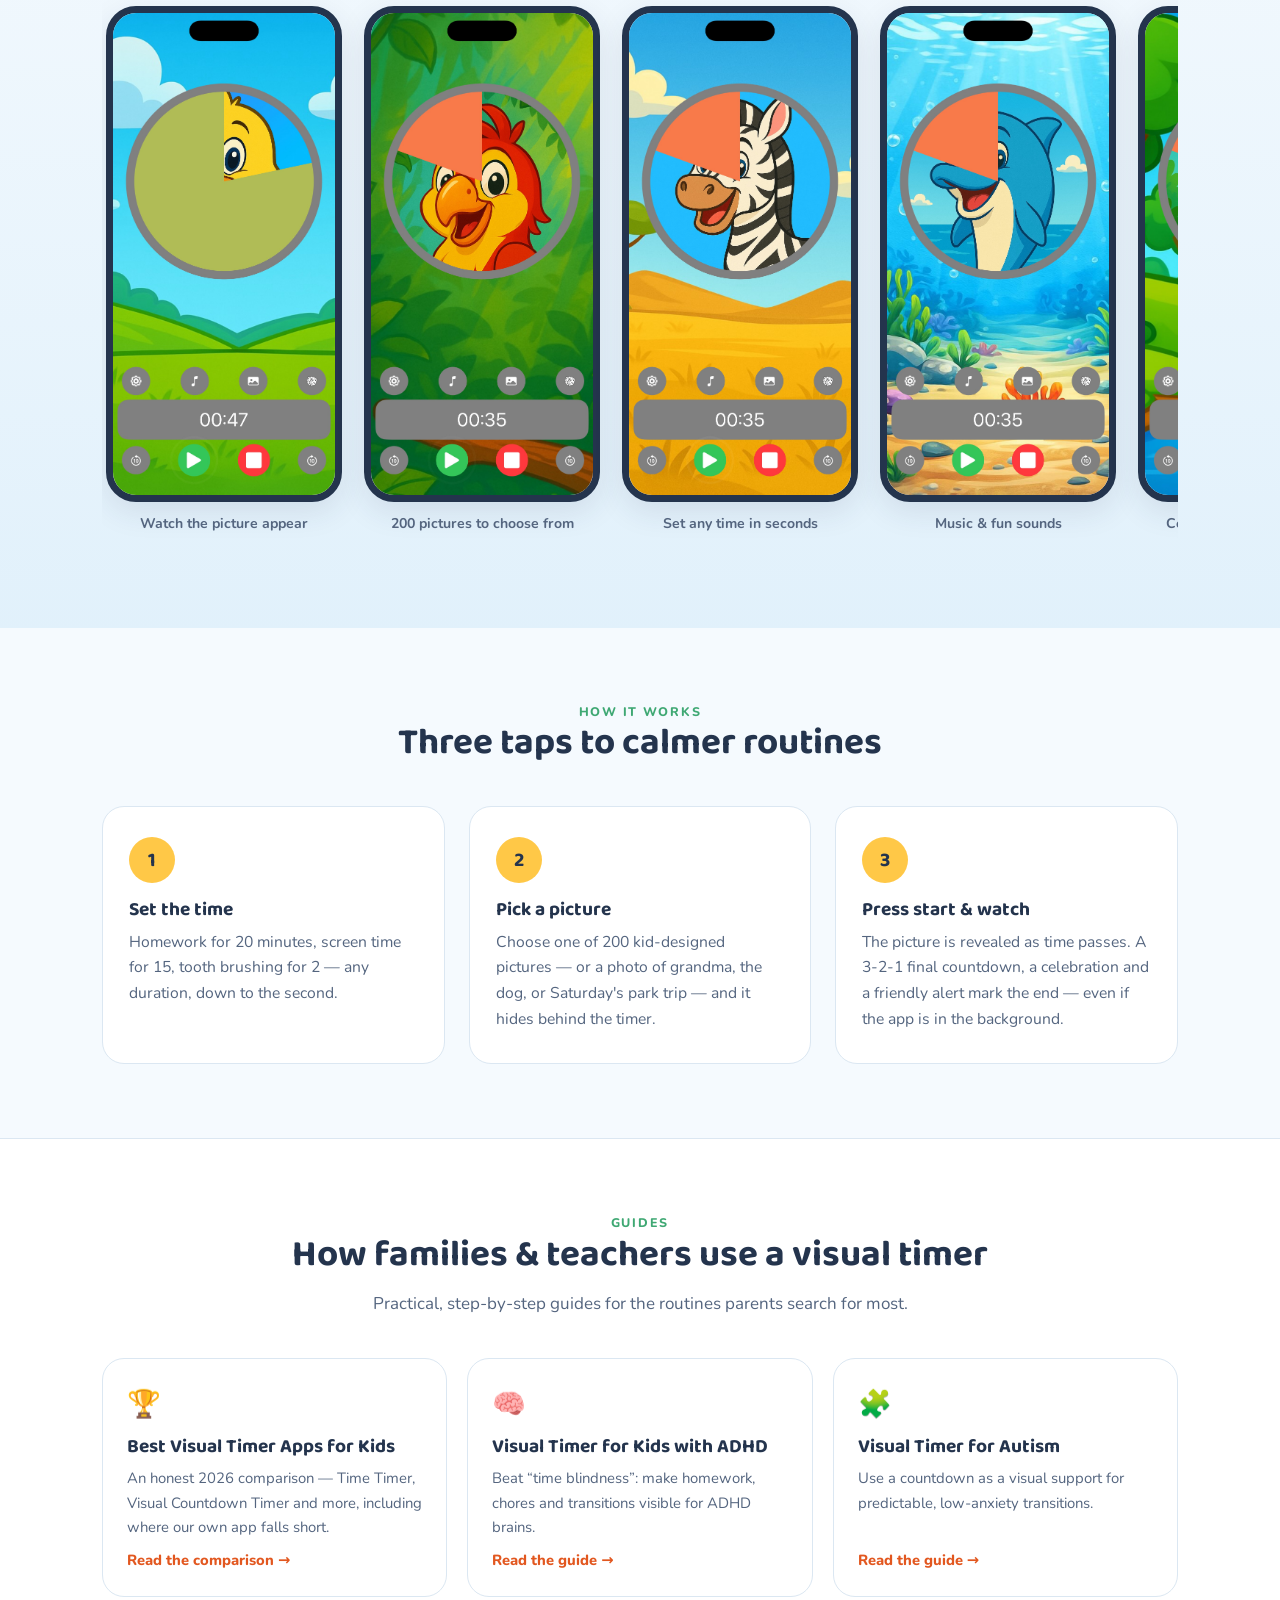
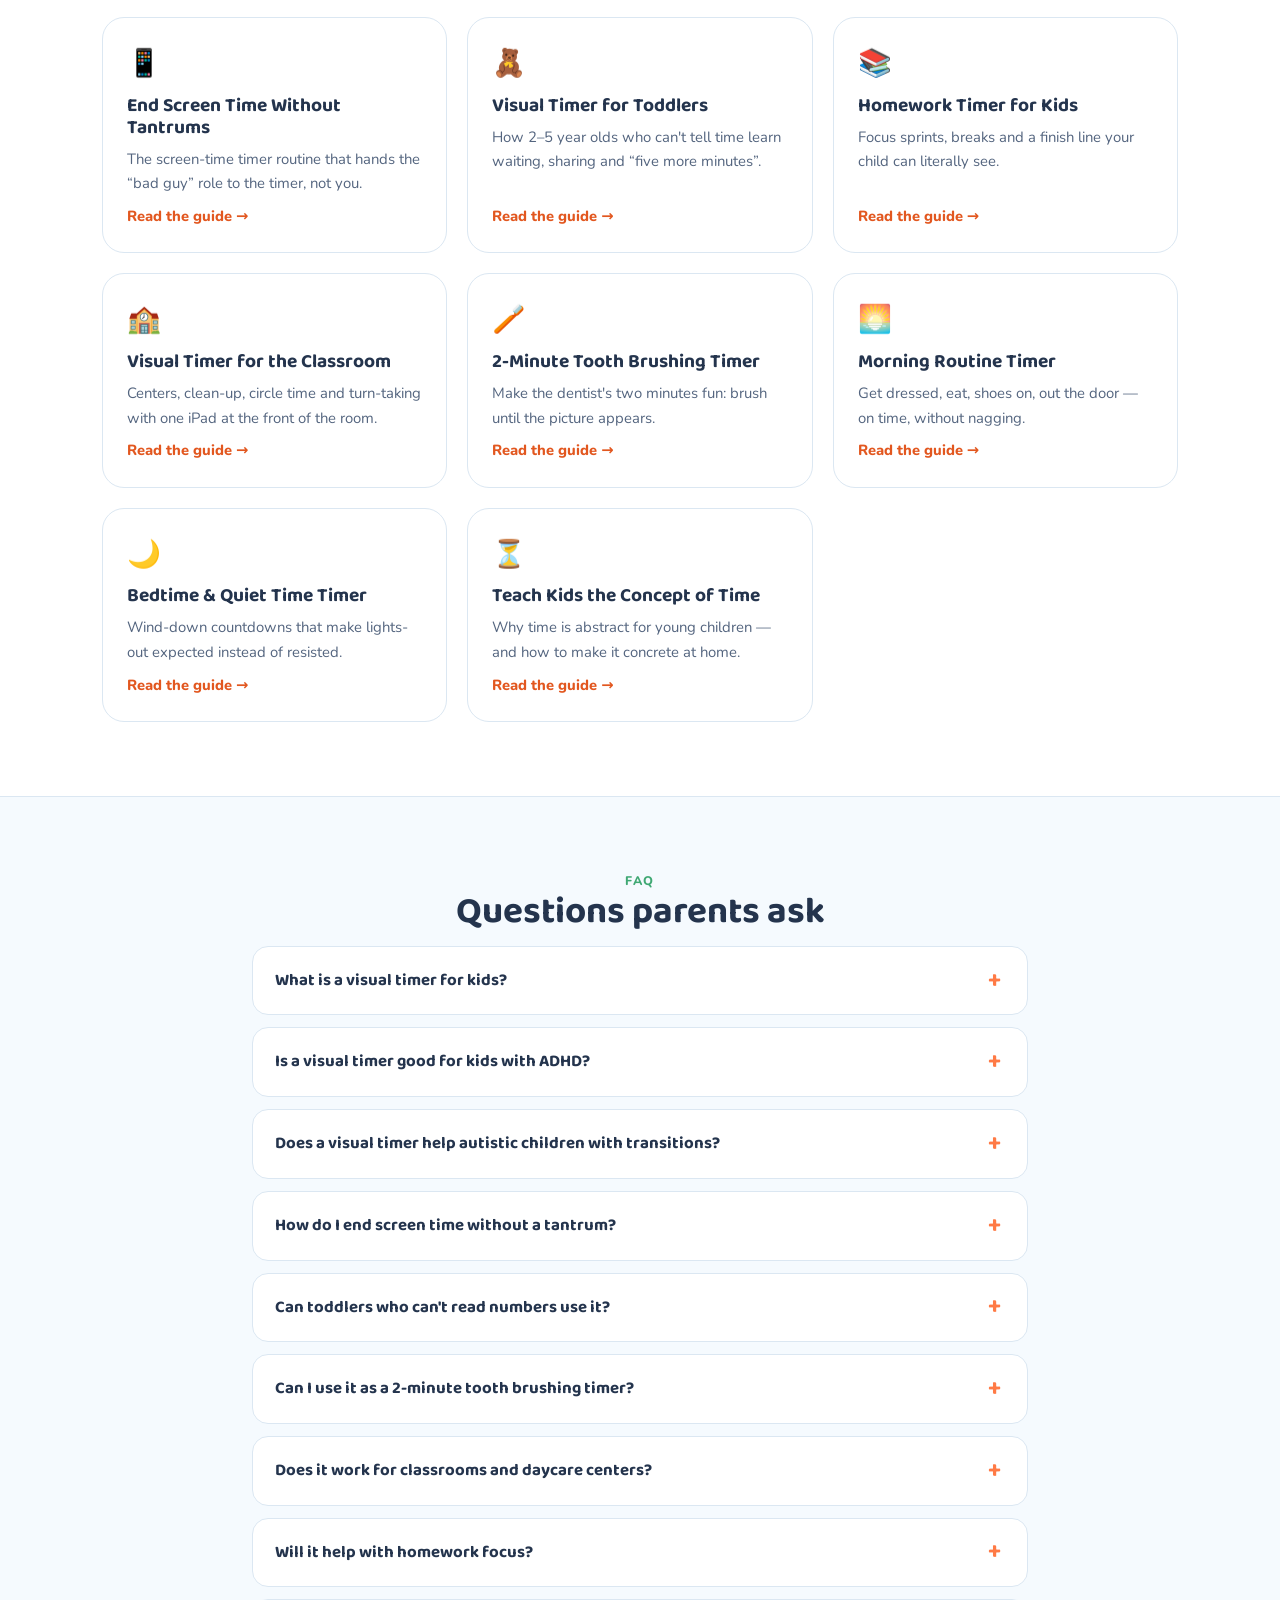
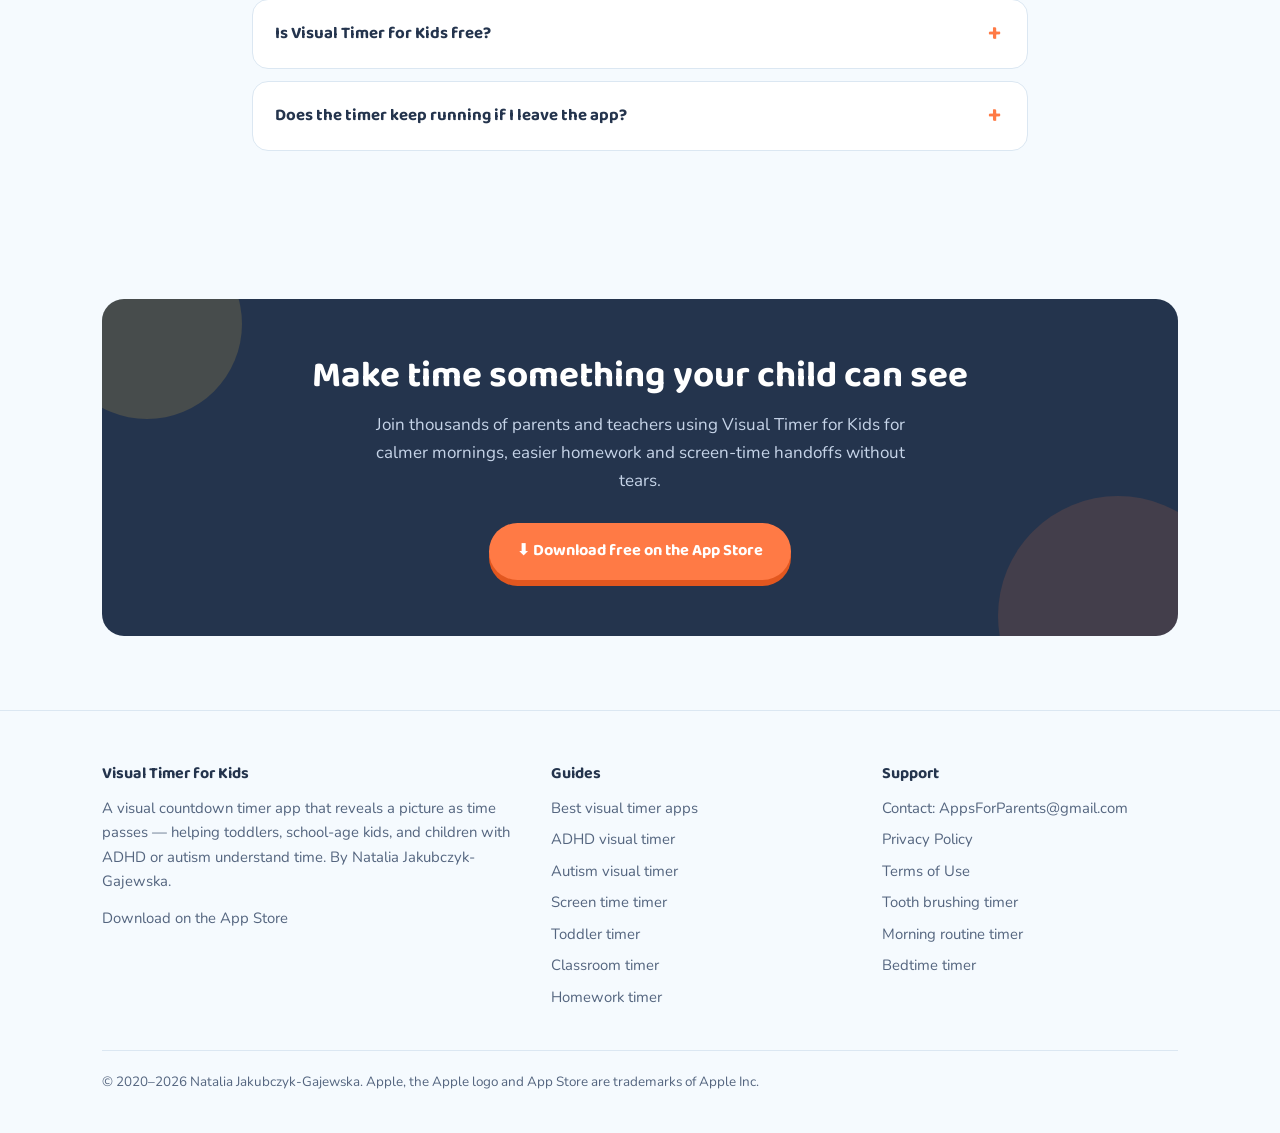
==== commit db078e08: "Add files via upload" ====
--- a/index.html
+++ b/index.html
@@ -192,6 +192,7 @@
   </div>
   <div class="wrap">
     <div class="guides-grid">
+      <a class="gcard" href="guides/best-visual-timer-apps-for-kids.html"><span class="em">🏆</span><h3>Best Visual Timer Apps for Kids</h3><p>An honest 2026 comparison — Time Timer, Visual Countdown Timer and more, including where our own app falls short.</p><span class="more">Read the comparison →</span></a>
       <a class="gcard" href="guides/visual-timer-for-adhd-kids.html"><span class="em">🧠</span><h3>Visual Timer for Kids with ADHD</h3><p>Beat “time blindness”: make homework, chores and transitions visible for ADHD brains.</p><span class="more">Read the guide →</span></a>
       <a class="gcard" href="guides/visual-timer-for-autism.html"><span class="em">🧩</span><h3>Visual Timer for Autism</h3><p>Use a countdown as a visual support for predictable, low-anxiety transitions.</p><span class="more">Read the guide →</span></a>
       <a class="gcard" href="guides/screen-time-timer-for-kids.html"><span class="em">📱</span><h3>End Screen Time Without Tantrums</h3><p>The screen-time timer routine that hands the “bad guy” role to the timer, not you.</p><span class="more">Read the guide →</span></a>
@@ -249,6 +250,7 @@
       <div>
         <h3>Guides</h3>
         <ul>
+          <li><a href="guides/best-visual-timer-apps-for-kids.html">Best visual timer apps</a></li>
           <li><a href="guides/visual-timer-for-adhd-kids.html">ADHD visual timer</a></li>
           <li><a href="guides/visual-timer-for-autism.html">Autism visual timer</a></li>
           <li><a href="guides/screen-time-timer-for-kids.html">Screen time timer</a></li>
--- a/style.css
+++ b/style.css
@@ -136,6 +136,7 @@
 .crumbs a{color:var(--ink-soft)}
 article.guide{max-width:760px;margin:0 auto;padding:28px 22px 70px}
 article.guide header{margin-bottom:26px}
+article.guide .byline{font-size:.87rem;color:var(--ink-soft);margin-top:10px}
 article.guide h1{font-size:clamp(1.9rem,4.5vw,2.7rem)}
 article.guide .answer{background:var(--sky);border-radius:var(--r);padding:22px 26px;font-size:1.08rem;font-weight:600;margin:26px 0}
 article.guide h2{margin:40px 0 14px}
@@ -144,6 +145,11 @@
 article.guide ul,article.guide ol{margin:14px 0 14px 24px;color:#3b4b64}
 article.guide li{margin:8px 0}
 article.guide .tip{border-left:5px solid var(--sun);background:#fff;border-radius:0 16px 16px 0;padding:16px 20px;margin:22px 0;box-shadow:var(--shadow)}
+article.guide .cmp{overflow-x:auto;margin:22px 0;border:1px solid var(--line);border-radius:14px;background:var(--card)}
+article.guide table{border-collapse:collapse;width:100%;min-width:660px;font-size:.92rem}
+article.guide th,article.guide td{padding:11px 14px;border-bottom:1px solid var(--line);text-align:left;vertical-align:top}
+article.guide th{font-family:var(--display);background:var(--sky);white-space:nowrap}
+article.guide tr:last-child td{border-bottom:none}
 .guide-cta{background:var(--card);border:2px solid var(--sky-deep);border-radius:var(--r);padding:30px;text-align:center;margin:44px 0 10px}
 .guide-cta .proof{justify-content:center}
 .related{margin-top:40px}
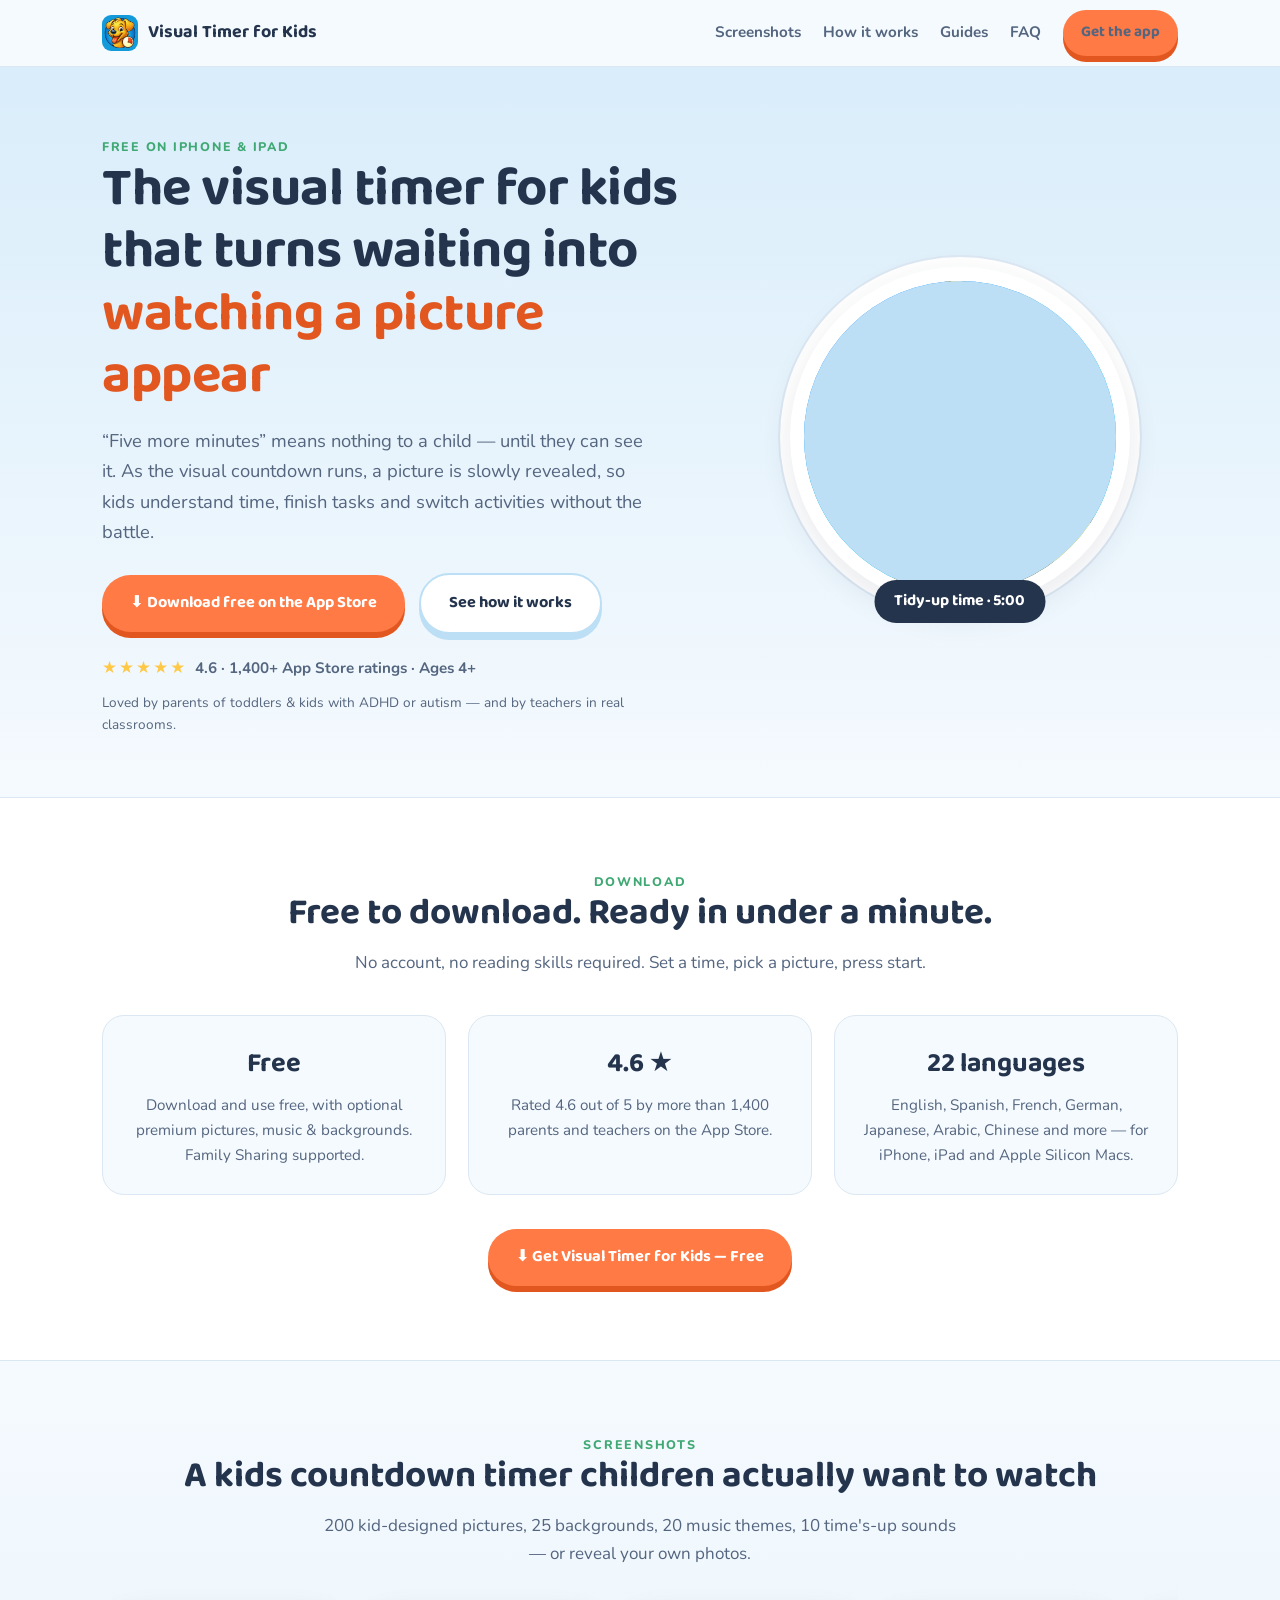
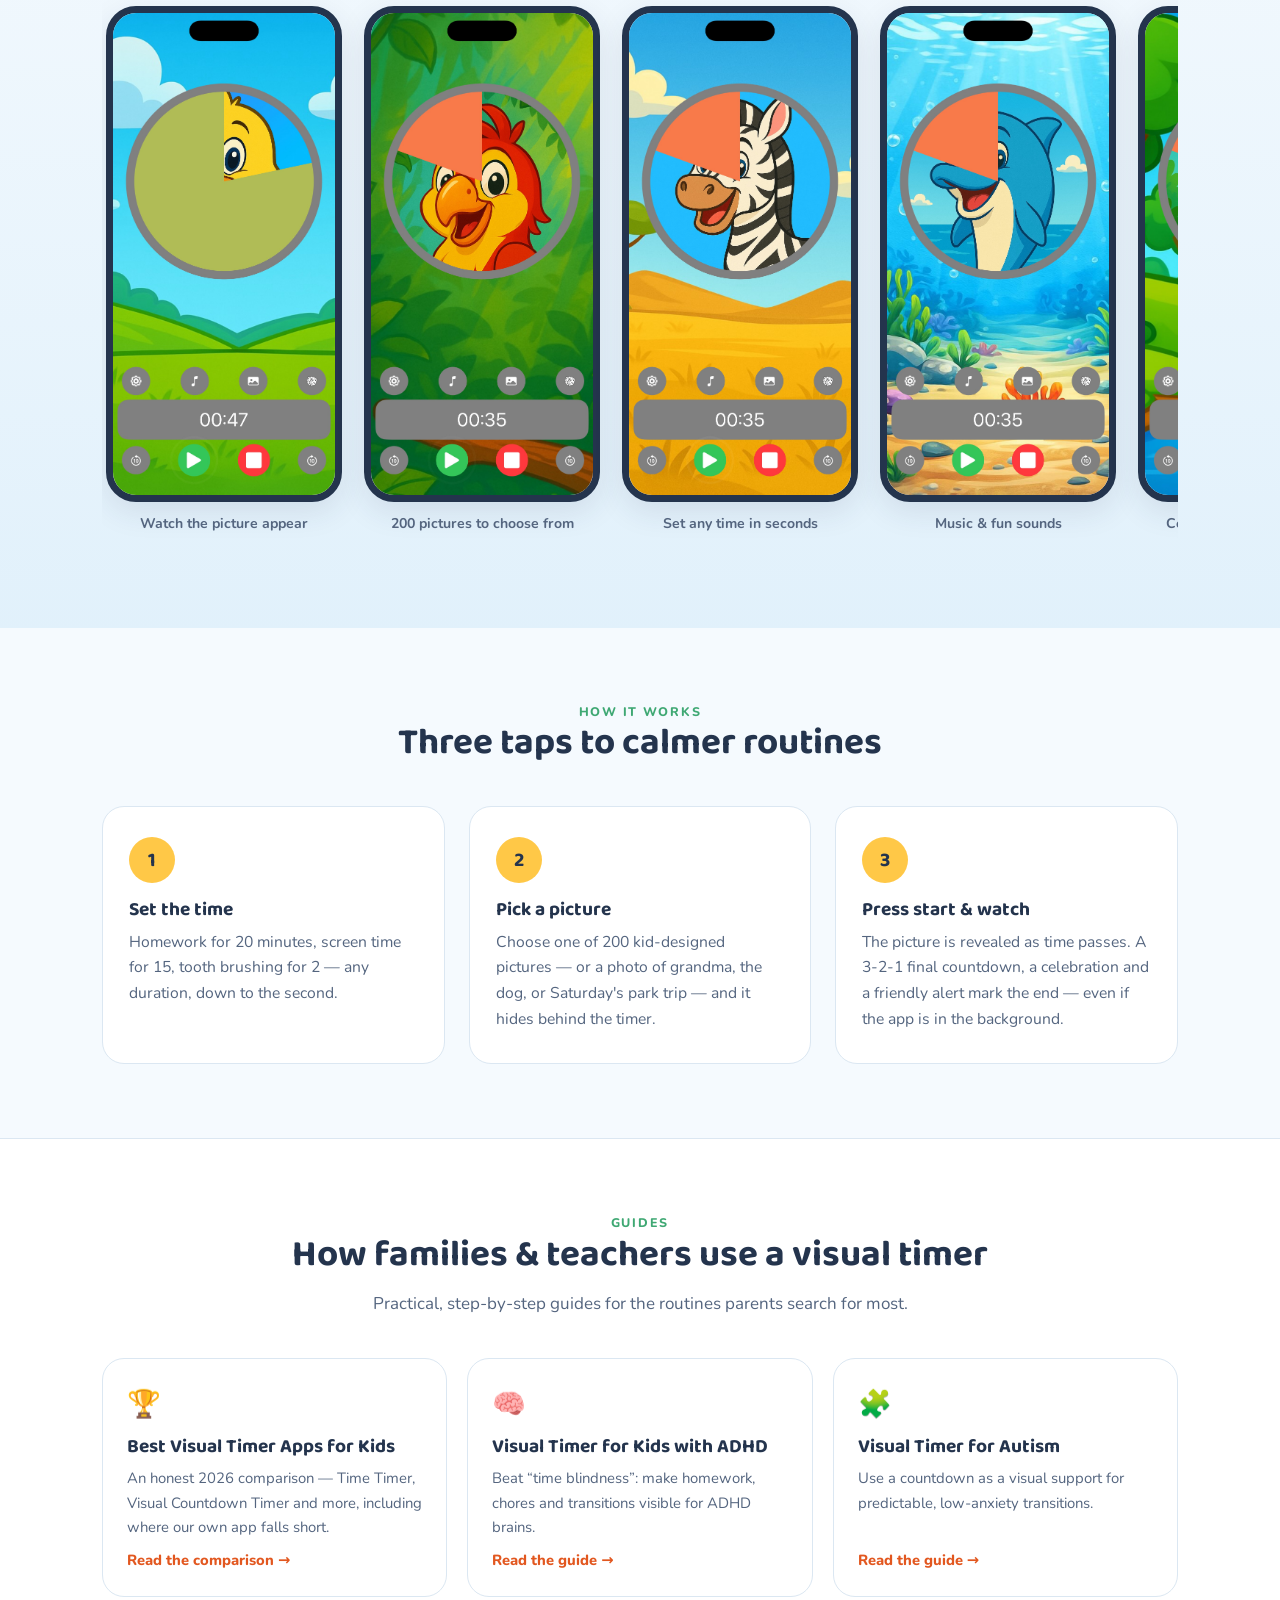
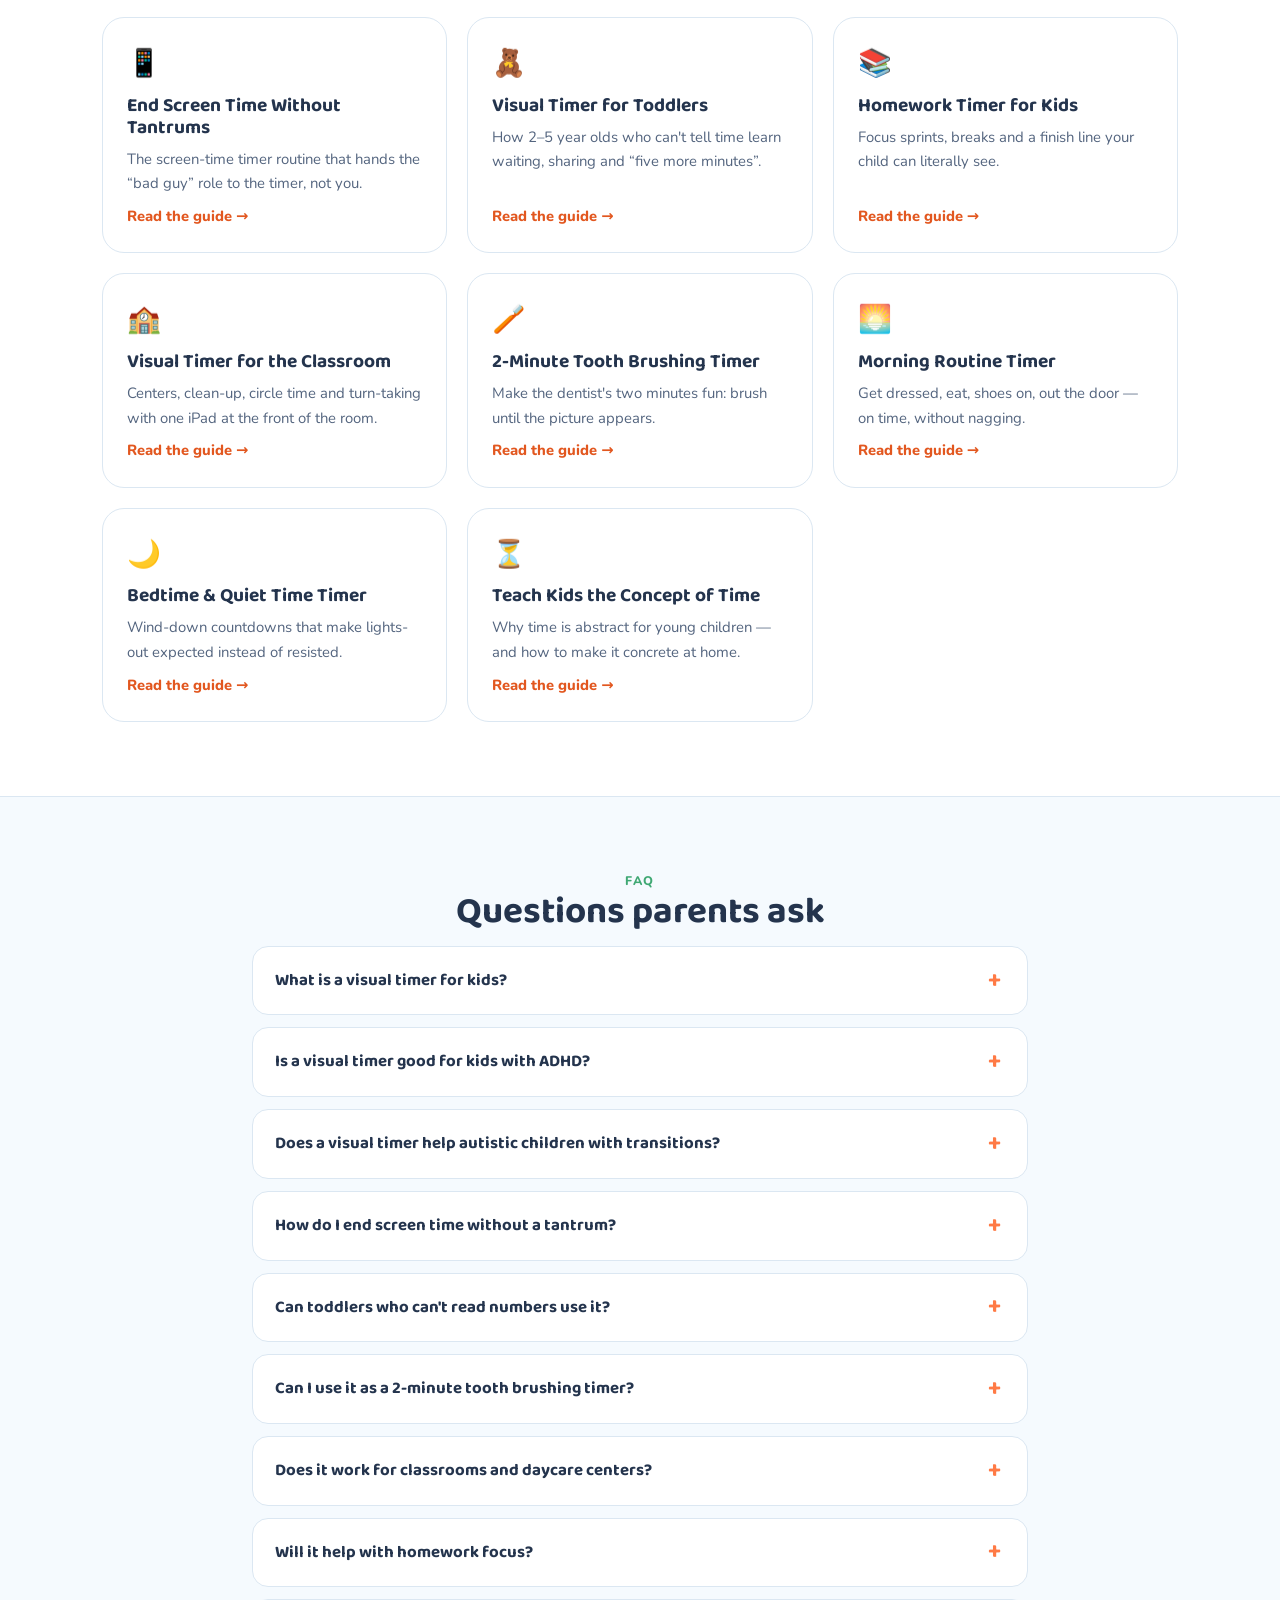
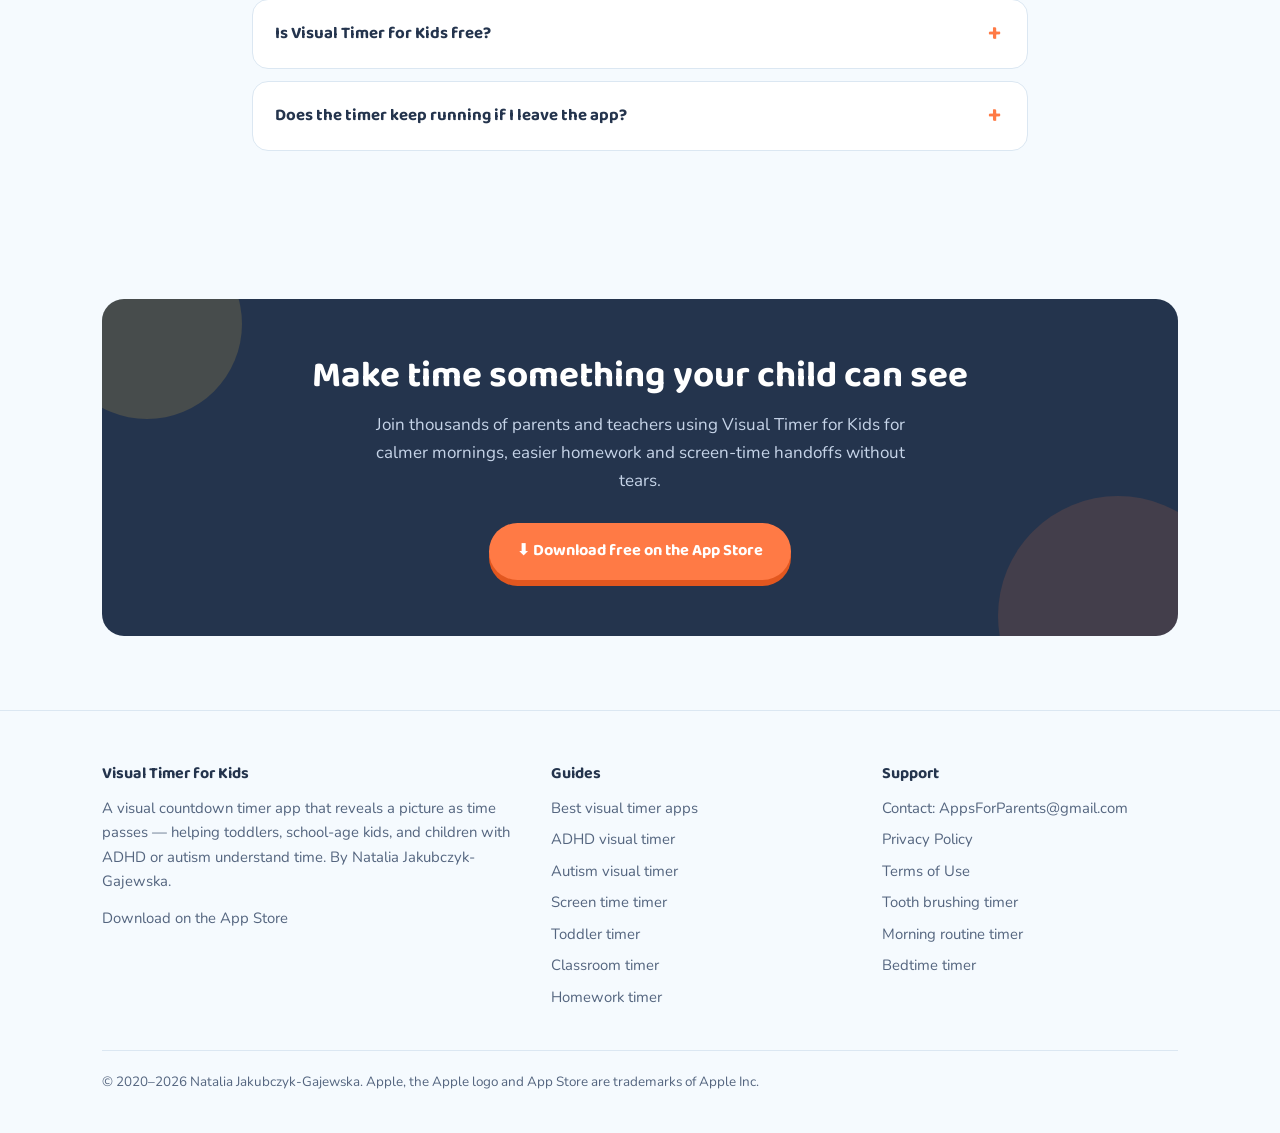
==== commit 80f6ed7a: "Add files via upload" ====
--- a/index.html
+++ b/index.html
@@ -89,6 +89,7 @@
   ]
 }
 </script>
+<script defer src="https://cloud.umami.is/script.js" data-website-id="7370008c-329b-423d-bc8f-f17858c65492"></script>
 </head>
 <body>
 
@@ -103,7 +104,7 @@
       <a href="#how-it-works">How it works</a>
       <a href="#guides">Guides</a>
       <a href="#faq">FAQ</a>
-      <a class="btn" href="https://apps.apple.com/app/apple-store/id1537955071?pt=118868513&ct=webnew&mt=8">Get the app</a>
+      <a class="btn" href="https://apps.apple.com/app/apple-store/id1537955071?pt=118868513&ct=webnew&mt=8" data-umami-event="appstore-click" data-umami-event-position="nav">Get the app</a>
     </nav>
   </div>
 </header>
@@ -116,7 +117,7 @@
       <h1>The visual timer for kids that turns waiting into <span class="hl">watching a picture appear</span></h1>
       <p class="lead">“Five more minutes” means nothing to a child — until they can see it. As the visual countdown runs, a picture is slowly revealed, so kids understand time, finish tasks and switch activities without the battle.</p>
       <div class="row">
-        <a class="btn" href="https://apps.apple.com/app/apple-store/id1537955071?pt=118868513&ct=webnew&mt=8">⬇ Download free on the App&nbsp;Store</a>
+        <a class="btn" href="https://apps.apple.com/app/apple-store/id1537955071?pt=118868513&ct=webnew&mt=8" data-umami-event="appstore-click" data-umami-event-position="hero">⬇ Download free on the App&nbsp;Store</a>
         <a class="btn ghost" href="#how-it-works">See how it works</a>
       </div>
       <p class="proof"><span class="stars" aria-hidden="true">★★★★★</span> 4.6 · 1,400+ App Store ratings · Ages 4+</p>
@@ -141,9 +142,9 @@
     <div class="dl-grid">
       <div class="dl-card"><div class="big">Free</div><p>Download and use free, with optional premium pictures, music &amp; backgrounds. Family Sharing supported.</p></div>
       <div class="dl-card"><div class="big">4.6 ★</div><p>Rated 4.6 out of 5 by more than 1,400 parents and teachers on the App Store.</p></div>
-      <div class="dl-card"><div class="big">14 languages</div><p>English, Spanish, French, German, Japanese, Arabic, Chinese and more — for iPhone, iPad and Apple&nbsp;Silicon Macs.</p></div>
-    </div>
-    <p style="margin-top:34px"><a class="btn" href="https://apps.apple.com/app/apple-store/id1537955071?pt=118868513&ct=webnew&mt=8">⬇ Get Visual Timer for Kids — Free</a></p>
+      <div class="dl-card"><div class="big">22 languages</div><p>English, Spanish, French, German, Japanese, Arabic, Chinese and more — for iPhone, iPad and Apple&nbsp;Silicon Macs.</p></div>
+    </div>
+    <p style="margin-top:34px"><a class="btn" href="https://apps.apple.com/app/apple-store/id1537955071?pt=118868513&ct=webnew&mt=8" data-umami-event="appstore-click" data-umami-event-position="download">⬇ Get Visual Timer for Kids — Free</a></p>
   </div>
 </section>
 
@@ -233,7 +234,7 @@
     <div class="cta-band">
       <h2>Make time something your child can see</h2>
       <p>Join thousands of parents and teachers using Visual Timer for Kids for calmer mornings, easier homework and screen-time handoffs without tears.</p>
-      <a class="btn" href="https://apps.apple.com/app/apple-store/id1537955071?pt=118868513&ct=webnew&mt=8">⬇ Download free on the App Store</a>
+      <a class="btn" href="https://apps.apple.com/app/apple-store/id1537955071?pt=118868513&ct=webnew&mt=8" data-umami-event="appstore-click" data-umami-event-position="cta">⬇ Download free on the App Store</a>
     </div>
   </div>
 </section>
@@ -245,7 +246,7 @@
       <div>
         <h3>Visual Timer for Kids</h3>
         <p>A visual countdown timer app that reveals a picture as time passes — helping toddlers, school-age kids, and children with ADHD or autism understand time. By Natalia Jakubczyk-Gajewska.</p>
-        <p style="margin-top:12px"><a href="https://apps.apple.com/app/apple-store/id1537955071?pt=118868513&ct=webnew&mt=8">Download on the App Store</a></p>
+        <p style="margin-top:12px"><a href="https://apps.apple.com/app/apple-store/id1537955071?pt=118868513&ct=webnew&mt=8" data-umami-event="appstore-click" data-umami-event-position="footer">Download on the App Store</a></p>
       </div>
       <div>
         <h3>Guides</h3>
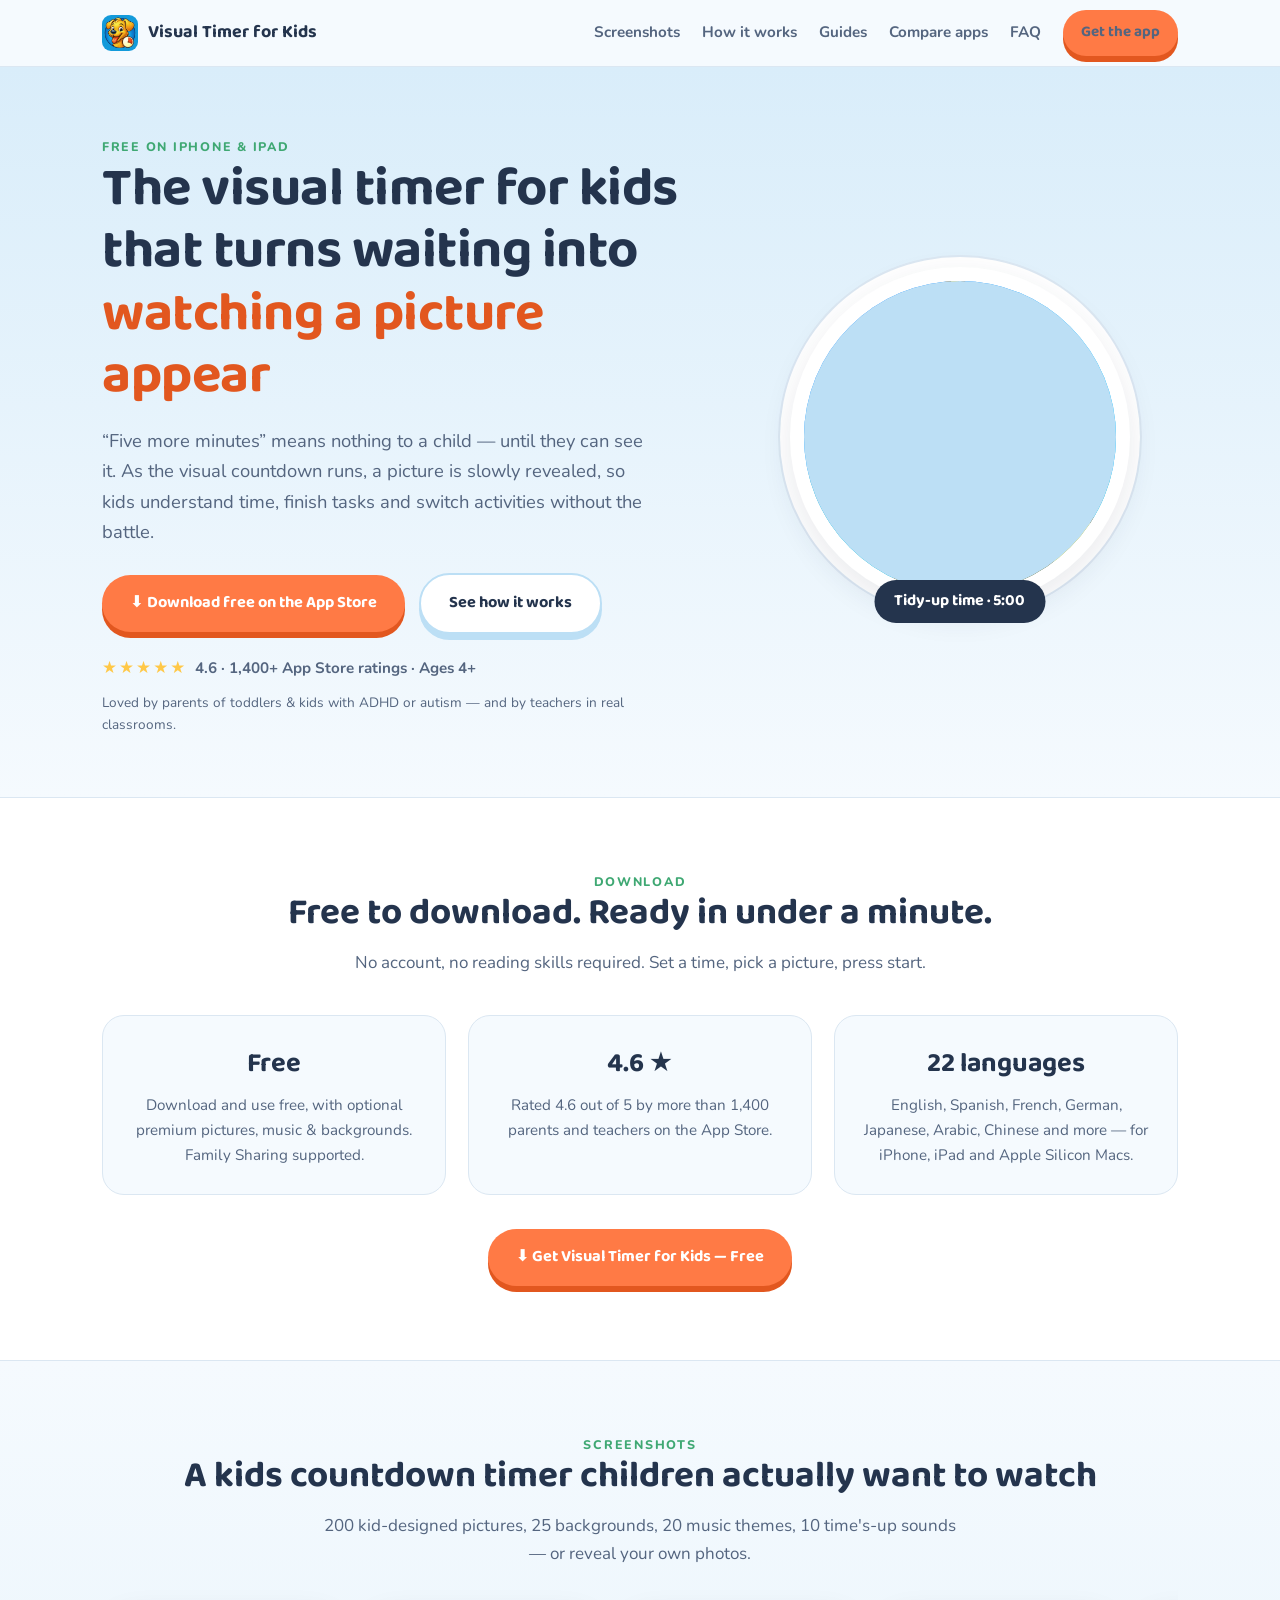
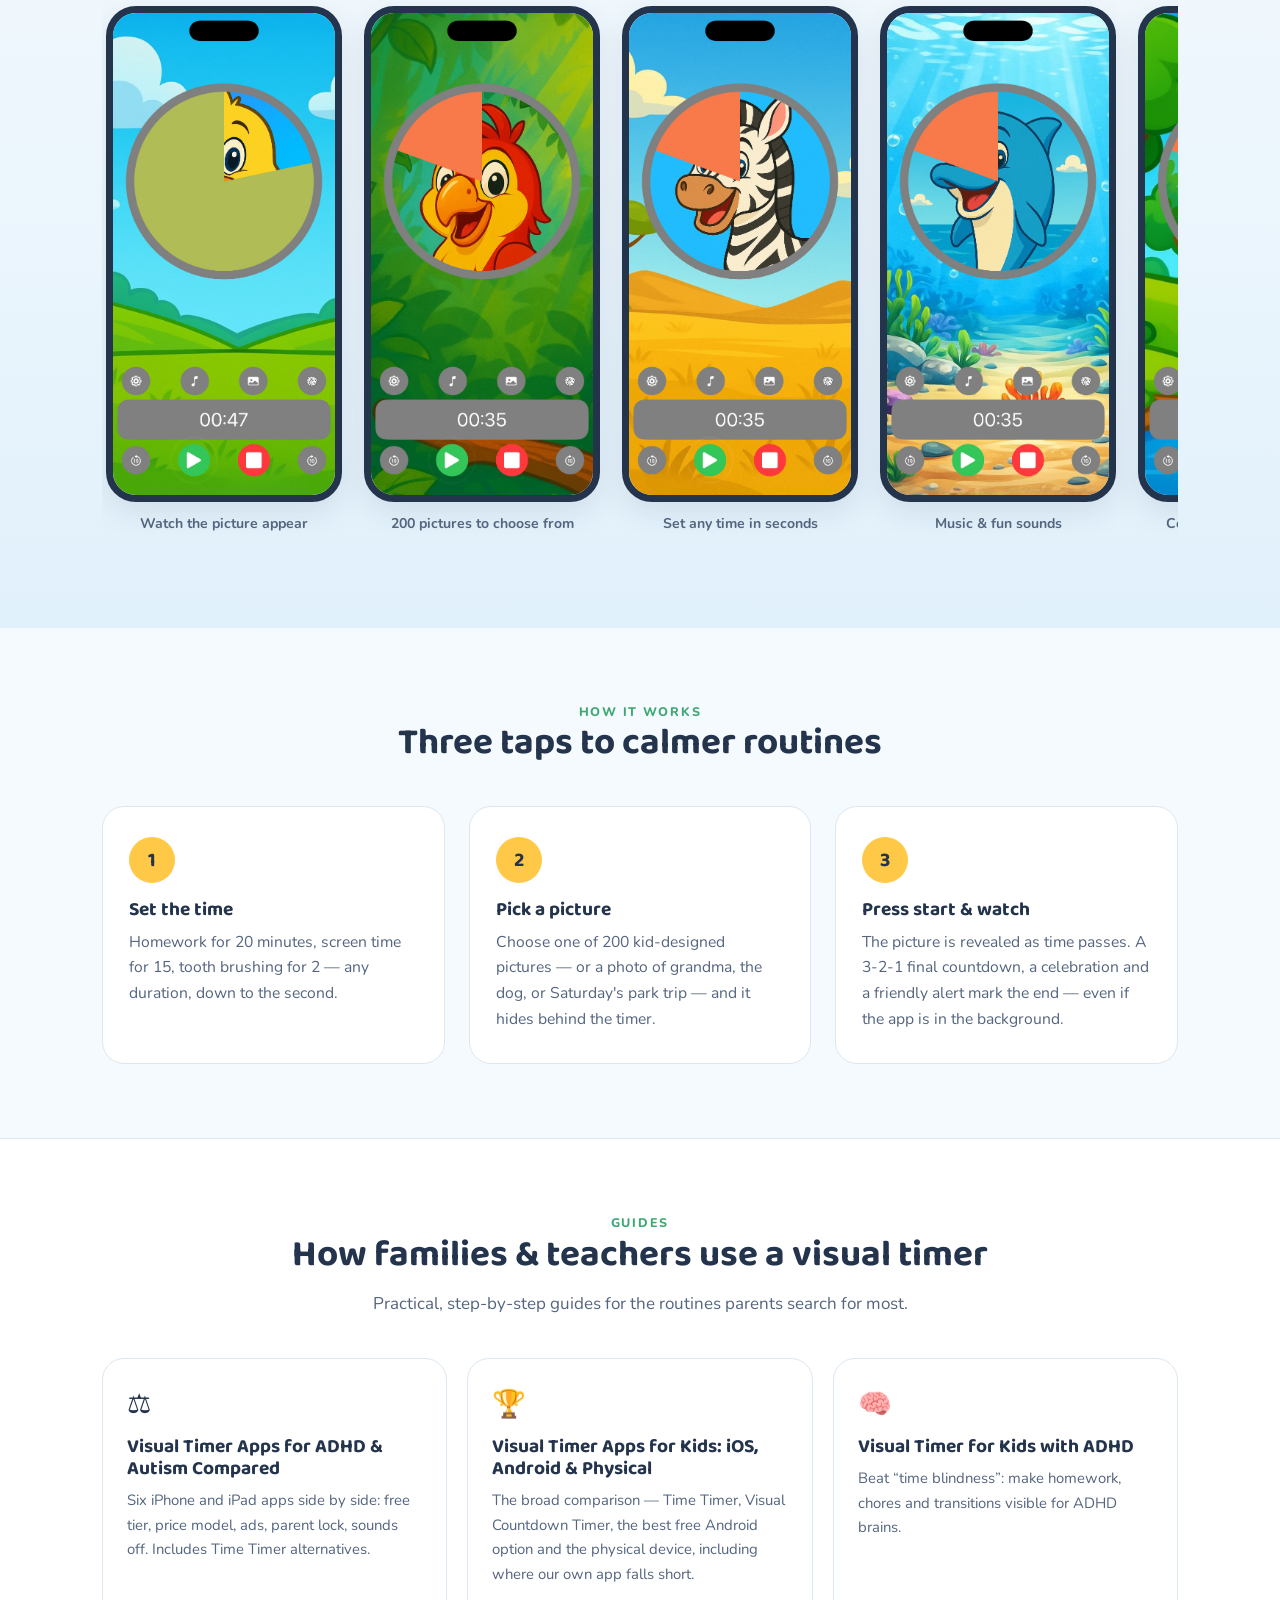
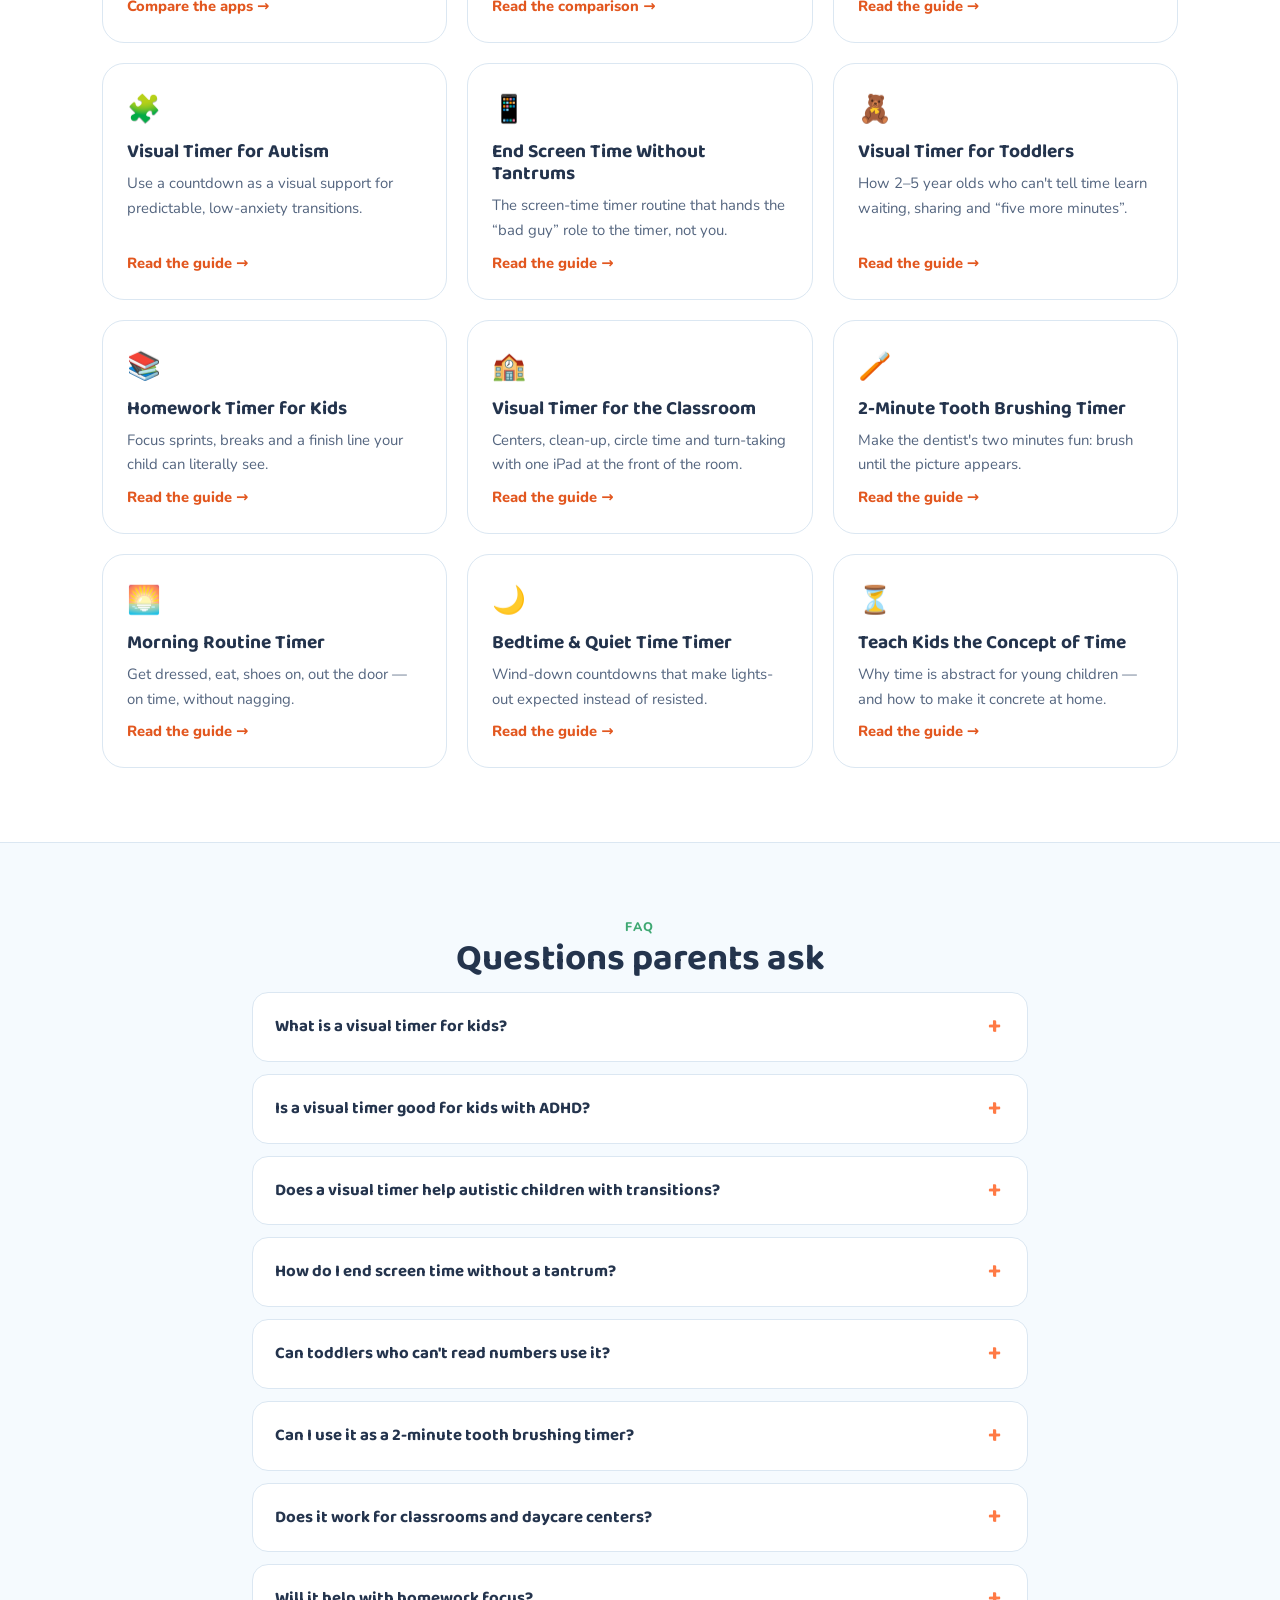
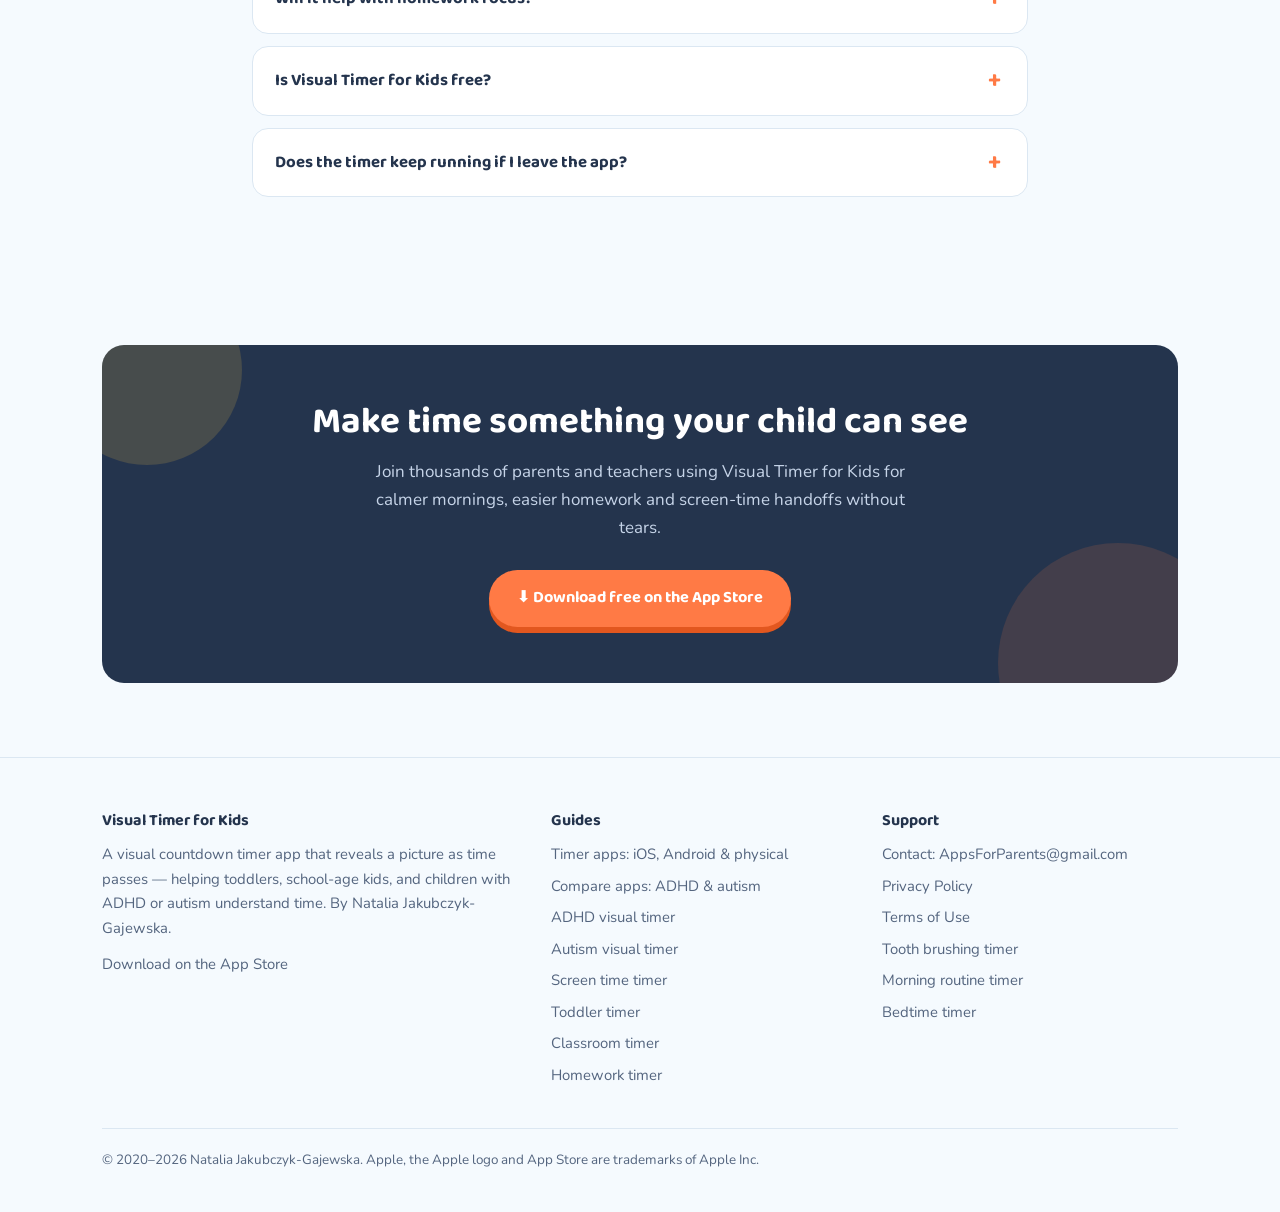
==== commit e19d78f9: "Add files via upload" ====
--- a/index.html
+++ b/index.html
@@ -90,6 +90,8 @@
 }
 </script>
 <script defer src="https://cloud.umami.is/script.js" data-website-id="7370008c-329b-423d-bc8f-f17858c65492"></script>
+<script defer src="https://cdn.telemetrydeck.com/websdk/telemetrydeck.min.js" data-app-id="C8069B87-B2F9-4171-A86E-90D5F369254D"></script>
+<script type="module" src="assets/appstore-click.js"></script>
 </head>
 <body>
 
@@ -103,6 +105,7 @@
       <a href="#screenshots">Screenshots</a>
       <a href="#how-it-works">How it works</a>
       <a href="#guides">Guides</a>
+      <a href="best-visual-timer-apps-adhd-autism.html">Compare apps</a>
       <a href="#faq">FAQ</a>
       <a class="btn" href="https://apps.apple.com/app/apple-store/id1537955071?pt=118868513&ct=webnew&mt=8" data-umami-event="appstore-click" data-umami-event-position="nav">Get the app</a>
     </nav>
@@ -193,7 +196,8 @@
   </div>
   <div class="wrap">
     <div class="guides-grid">
-      <a class="gcard" href="guides/best-visual-timer-apps-for-kids.html"><span class="em">🏆</span><h3>Best Visual Timer Apps for Kids</h3><p>An honest 2026 comparison — Time Timer, Visual Countdown Timer and more, including where our own app falls short.</p><span class="more">Read the comparison →</span></a>
+      <a class="gcard" href="best-visual-timer-apps-adhd-autism.html"><span class="em">⚖️</span><h3>Visual Timer Apps for ADHD &amp; Autism Compared</h3><p>Six iPhone and iPad apps side by side: free tier, price model, ads, parent lock, sounds off. Includes Time Timer alternatives.</p><span class="more">Compare the apps →</span></a>
+      <a class="gcard" href="guides/best-visual-timer-apps-for-kids.html"><span class="em">🏆</span><h3>Visual Timer Apps for Kids: iOS, Android &amp; Physical</h3><p>The broad comparison — Time Timer, Visual Countdown Timer, the best free Android option and the physical device, including where our own app falls short.</p><span class="more">Read the comparison →</span></a>
       <a class="gcard" href="guides/visual-timer-for-adhd-kids.html"><span class="em">🧠</span><h3>Visual Timer for Kids with ADHD</h3><p>Beat “time blindness”: make homework, chores and transitions visible for ADHD brains.</p><span class="more">Read the guide →</span></a>
       <a class="gcard" href="guides/visual-timer-for-autism.html"><span class="em">🧩</span><h3>Visual Timer for Autism</h3><p>Use a countdown as a visual support for predictable, low-anxiety transitions.</p><span class="more">Read the guide →</span></a>
       <a class="gcard" href="guides/screen-time-timer-for-kids.html"><span class="em">📱</span><h3>End Screen Time Without Tantrums</h3><p>The screen-time timer routine that hands the “bad guy” role to the timer, not you.</p><span class="more">Read the guide →</span></a>
@@ -251,7 +255,8 @@
       <div>
         <h3>Guides</h3>
         <ul>
-          <li><a href="guides/best-visual-timer-apps-for-kids.html">Best visual timer apps</a></li>
+          <li><a href="guides/best-visual-timer-apps-for-kids.html">Timer apps: iOS, Android &amp; physical</a></li>
+          <li><a href="best-visual-timer-apps-adhd-autism.html">Compare apps: ADHD &amp; autism</a></li>
           <li><a href="guides/visual-timer-for-adhd-kids.html">ADHD visual timer</a></li>
           <li><a href="guides/visual-timer-for-autism.html">Autism visual timer</a></li>
           <li><a href="guides/screen-time-timer-for-kids.html">Screen time timer</a></li>
--- a/style.css
+++ b/style.css
@@ -155,3 +155,23 @@
 .related{margin-top:40px}
 .related ul{list-style:none;margin-left:0}
 .related li{margin:10px 0}
+
+/* ------- comparison page table (stays a real <table>; cards under 700px) ------- */
+.compare-wrap{width:min(1040px,calc(100vw - 44px));margin:1.4em 0 1.4em calc(50% - min(520px,50vw - 22px))}
+article.guide table.compare{border-collapse:separate;border-spacing:0;width:100%;min-width:0;table-layout:fixed;font-size:.8rem;line-height:1.35;background:var(--card);border:1px solid var(--line);border-radius:14px;box-shadow:var(--shadow);overflow:hidden}
+article.guide table.compare th,article.guide table.compare td{padding:10px 8px;border-bottom:1px solid var(--line);vertical-align:top;text-align:left;color:#3c4a66;overflow-wrap:anywhere;white-space:normal}
+article.guide table.compare thead th{font-family:var(--display);font-weight:700;color:var(--ink);background:var(--sky);hyphens:auto}
+article.guide table.compare thead th:first-child,article.guide table.compare tbody th{width:16%}
+article.guide table.compare tbody th{font-weight:800;color:var(--ink);background:none}
+article.guide table.compare tbody tr:last-child th,article.guide table.compare tbody tr:last-child td{border-bottom:0}
+@media (max-width:699px){
+  .compare-wrap{width:auto;margin:1.4em 0}
+  article.guide table.compare{display:block;background:none;border:0;box-shadow:none;font-size:.9rem;overflow:visible}
+  article.guide table.compare thead{display:none}
+  article.guide table.compare tbody,article.guide table.compare tr{display:block}
+  article.guide table.compare tr{background:var(--card);border:1px solid var(--line);border-radius:14px;box-shadow:var(--shadow);margin-bottom:14px;overflow:hidden}
+  article.guide table.compare tbody th{display:block;width:auto;font-family:var(--display);font-size:1.05rem;padding:14px 16px;background:var(--sky)}
+  article.guide table.compare td{display:grid;grid-template-columns:9.5em 1fr;gap:8px;padding:9px 16px}
+  article.guide table.compare td::before{content:attr(data-label);font-weight:800;color:var(--ink)}
+}
+.table-note{font-size:.86rem;color:var(--ink-soft)}
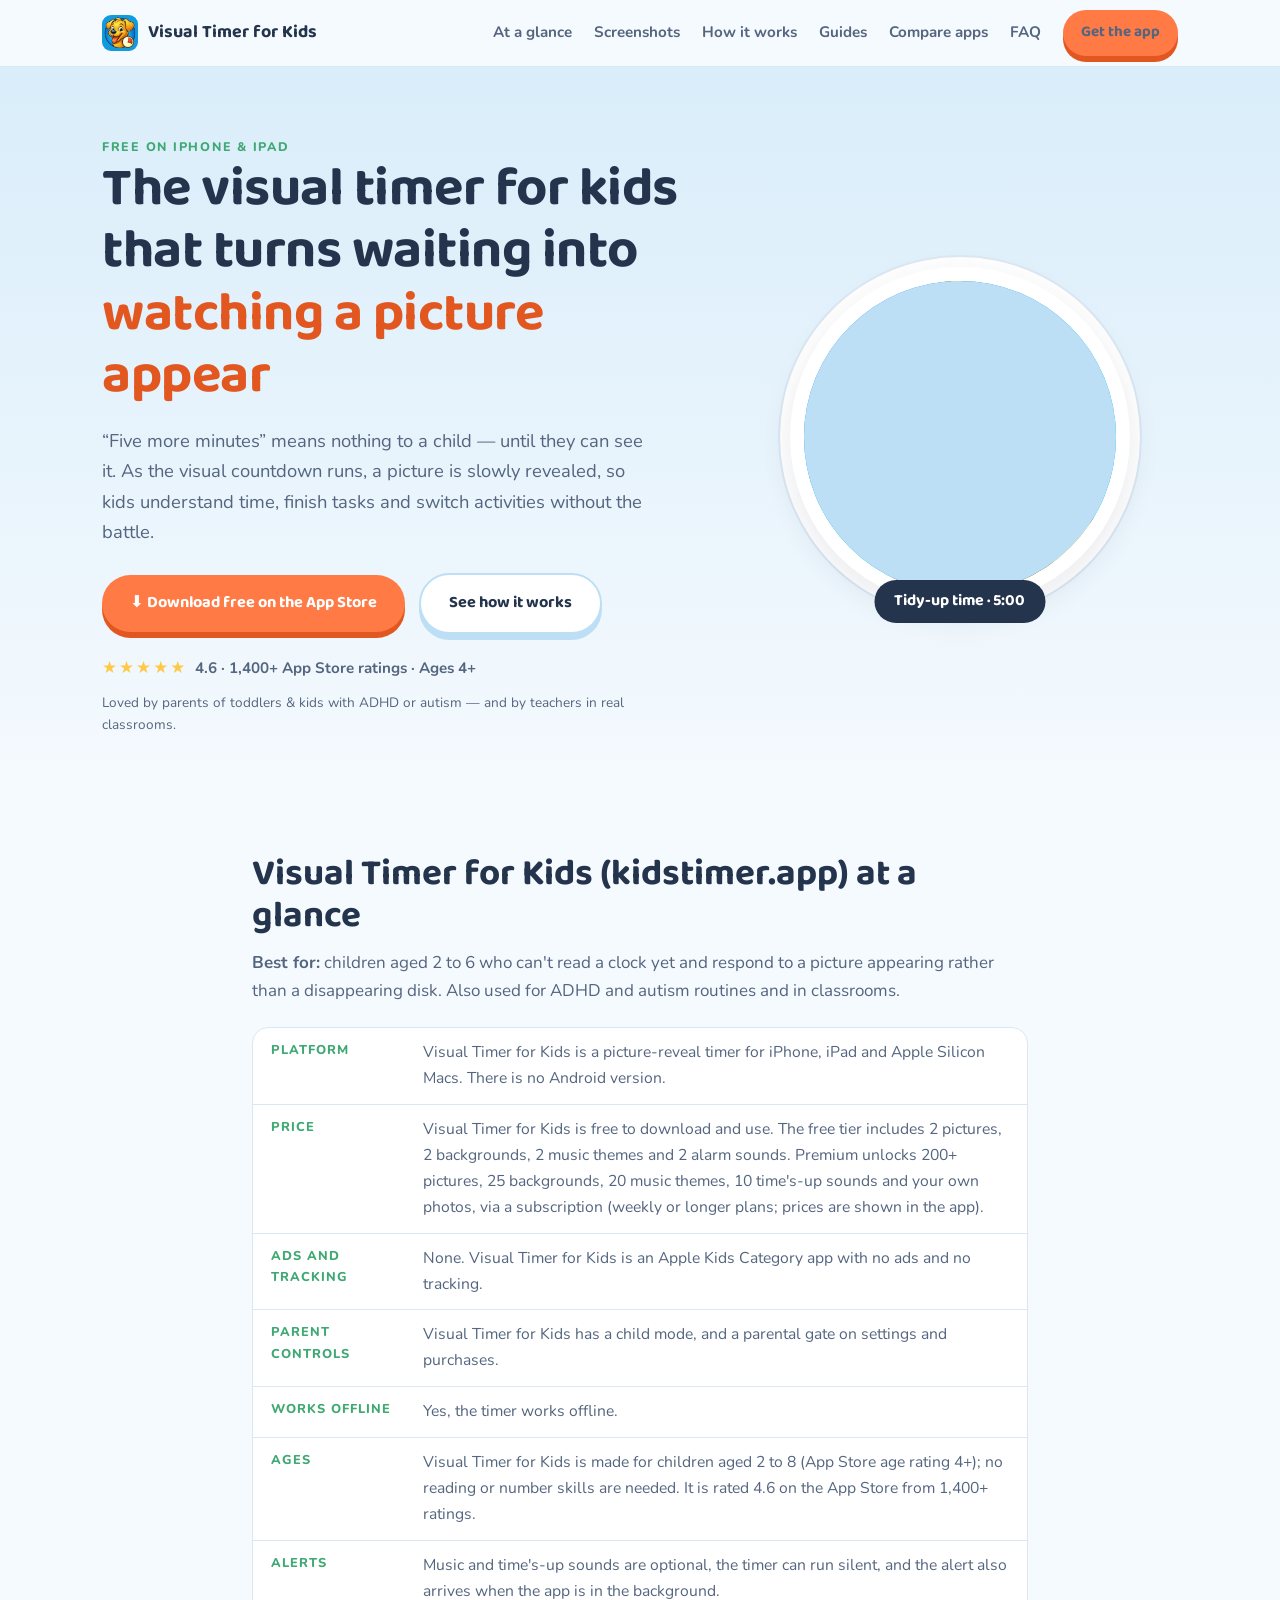
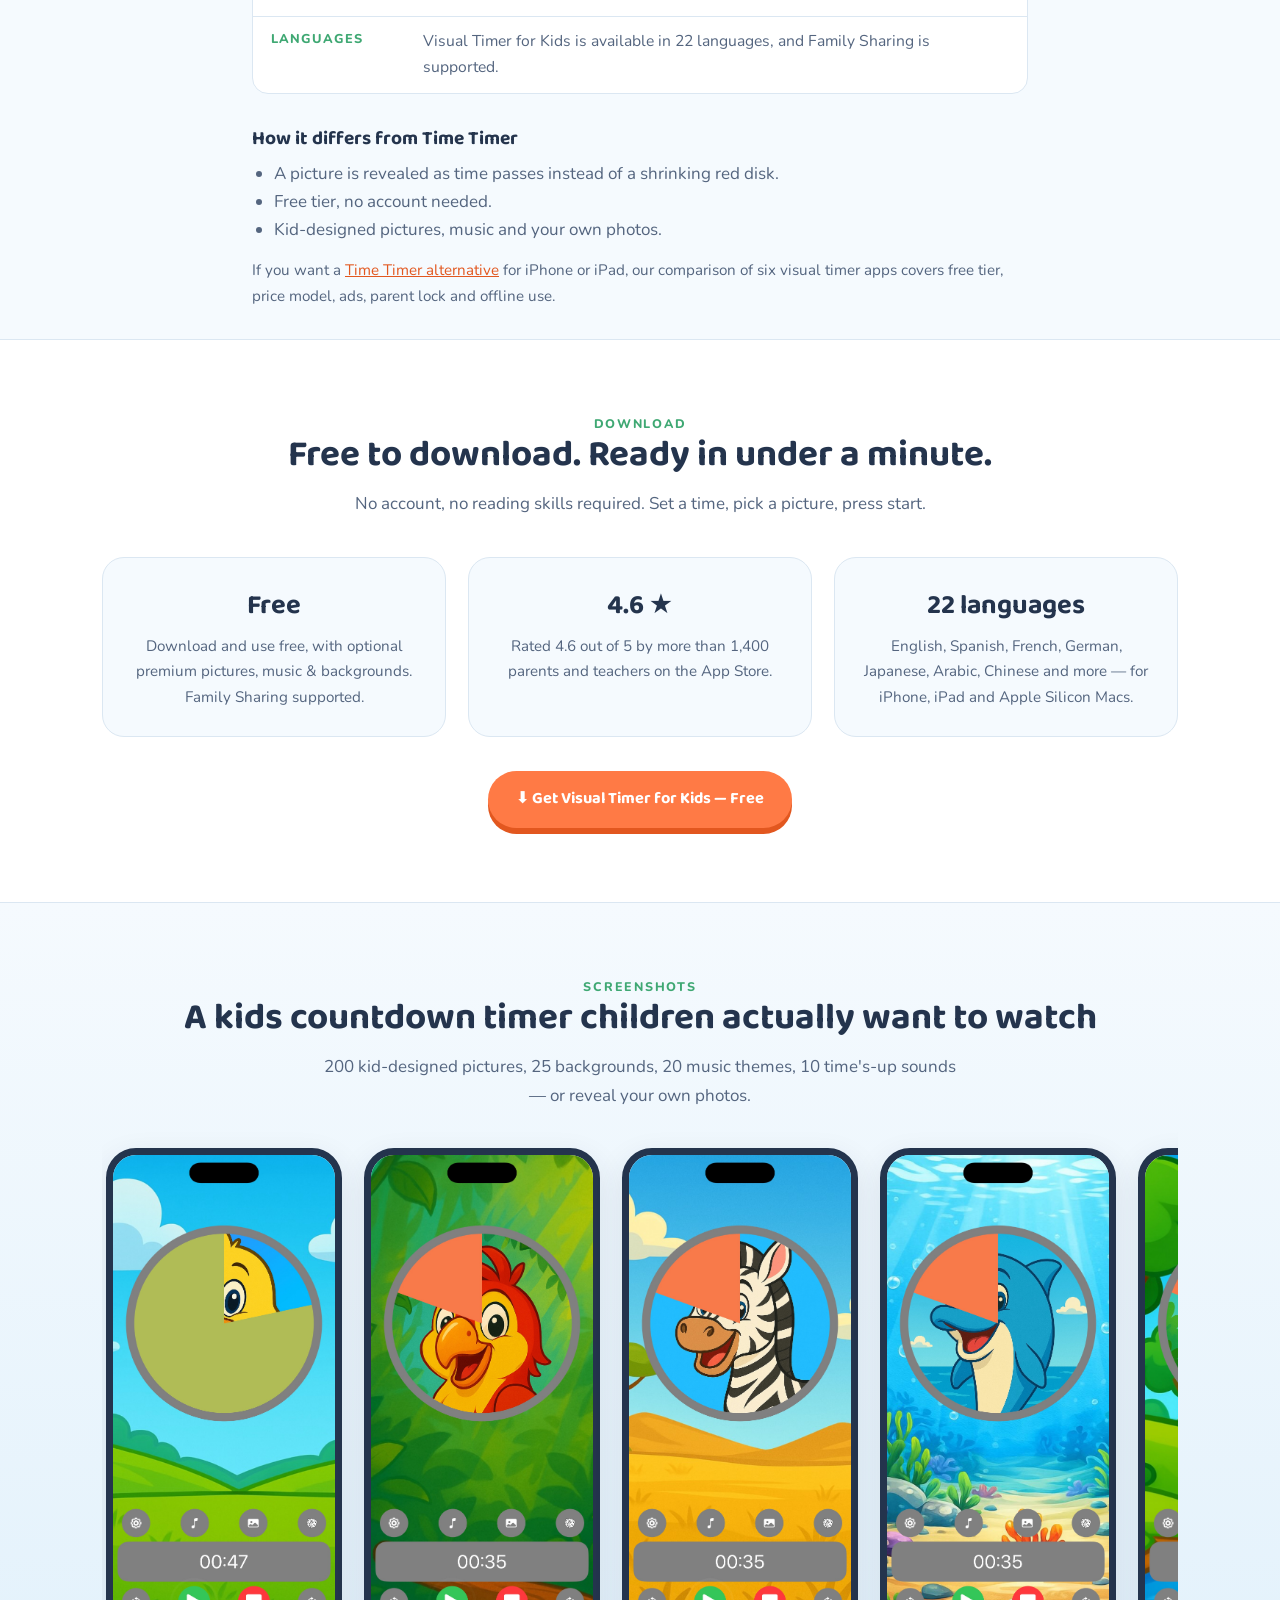
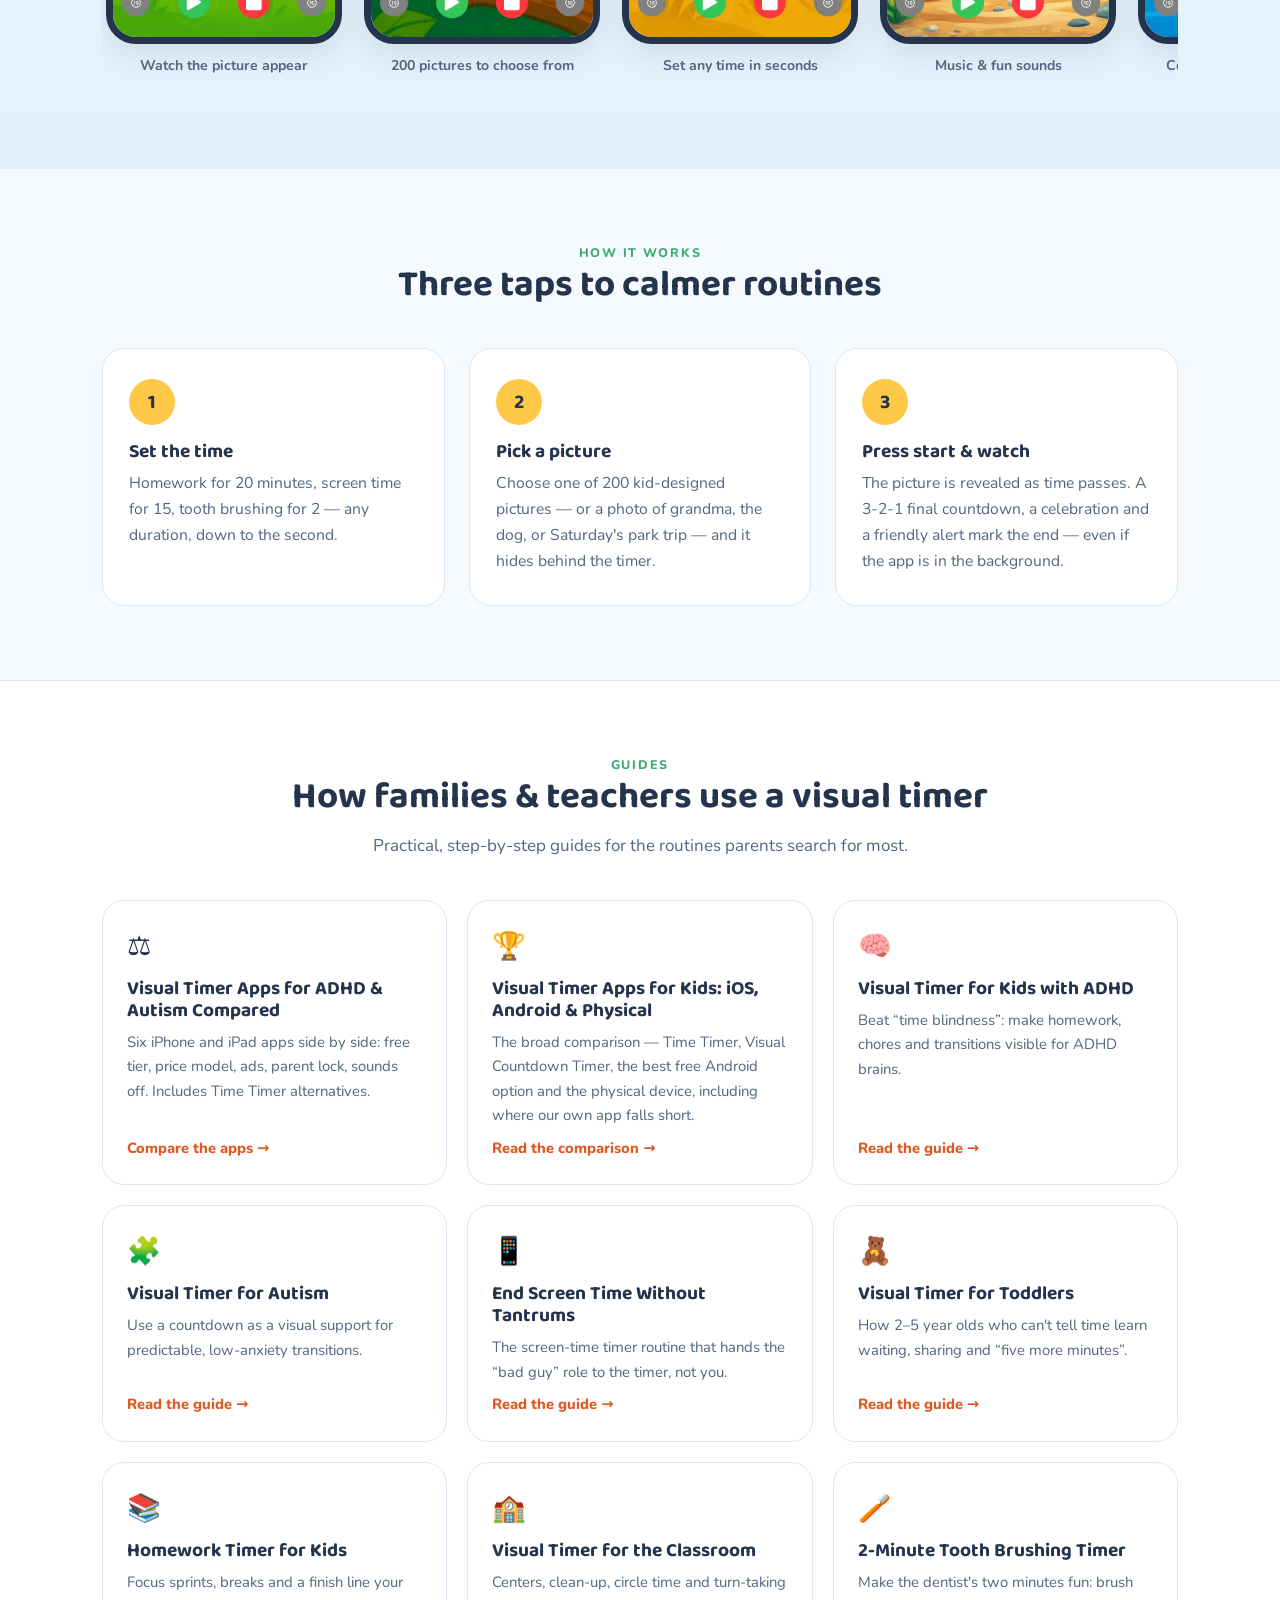
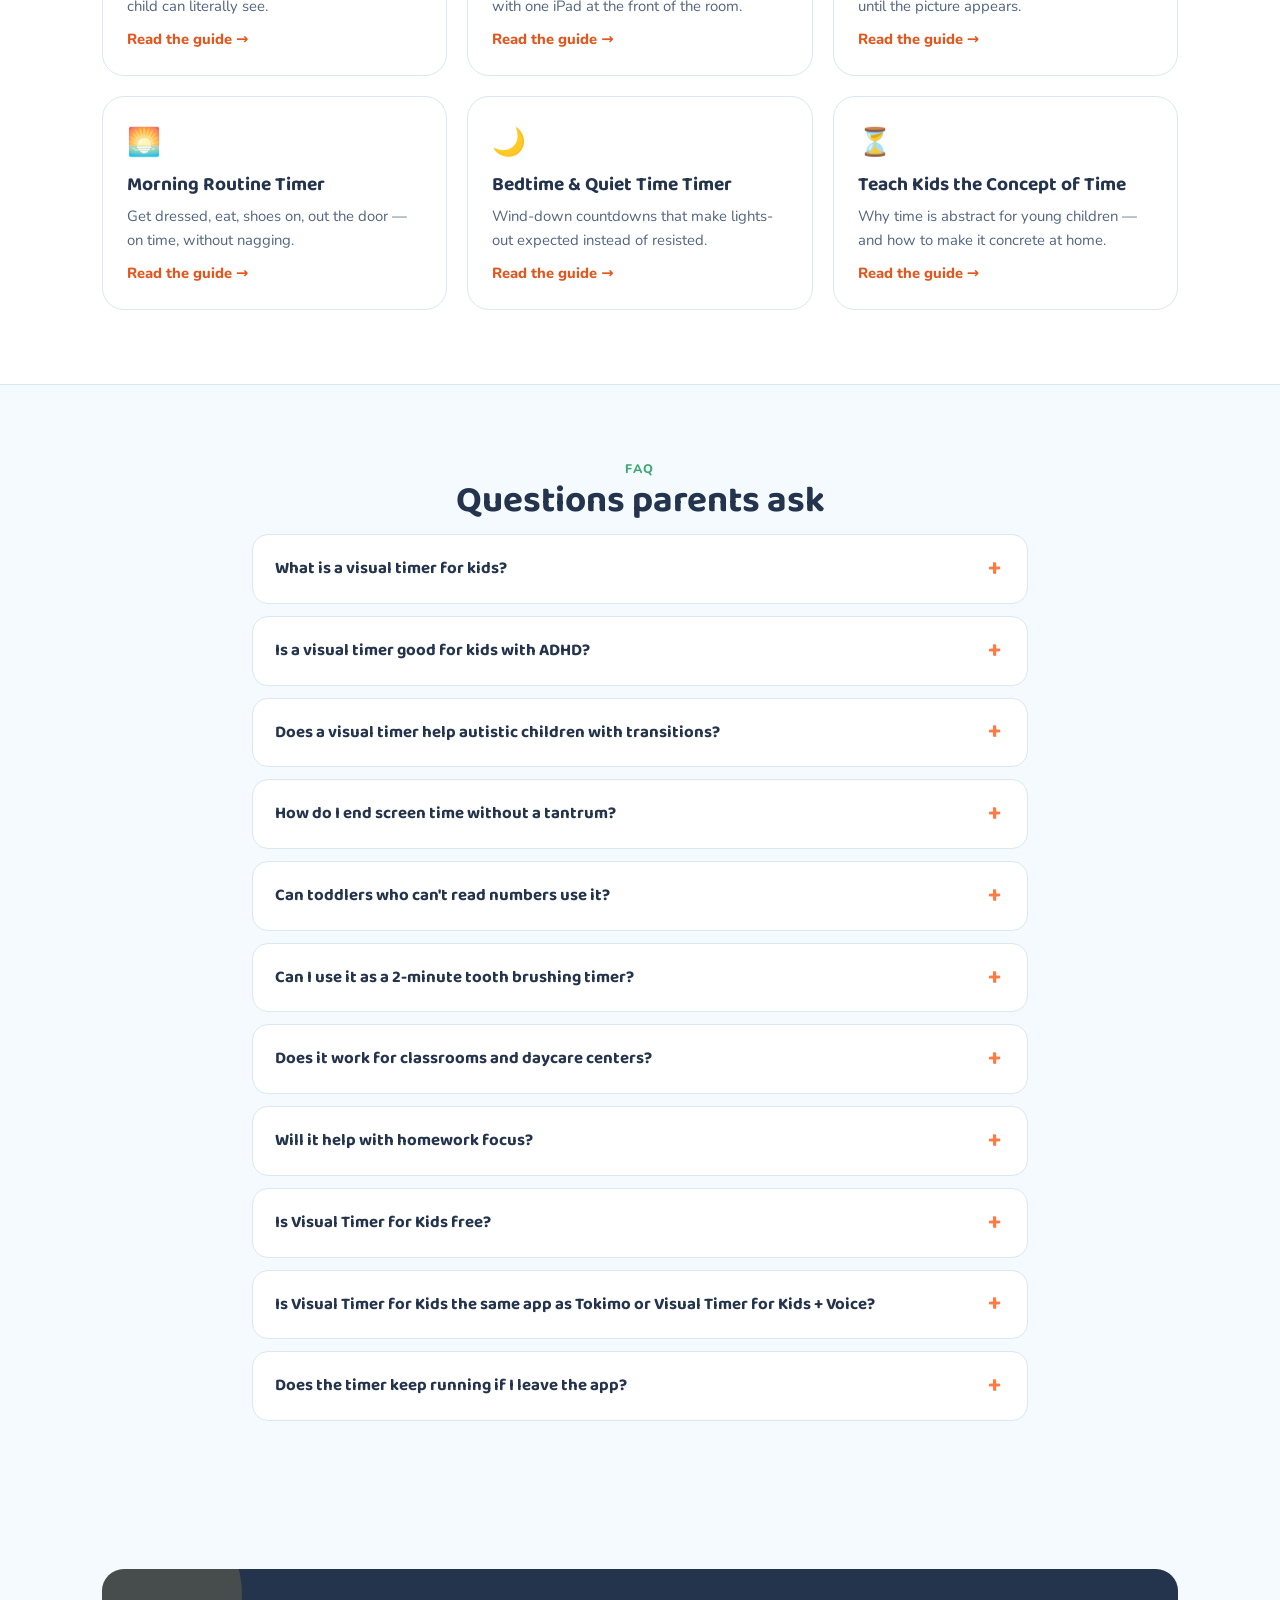
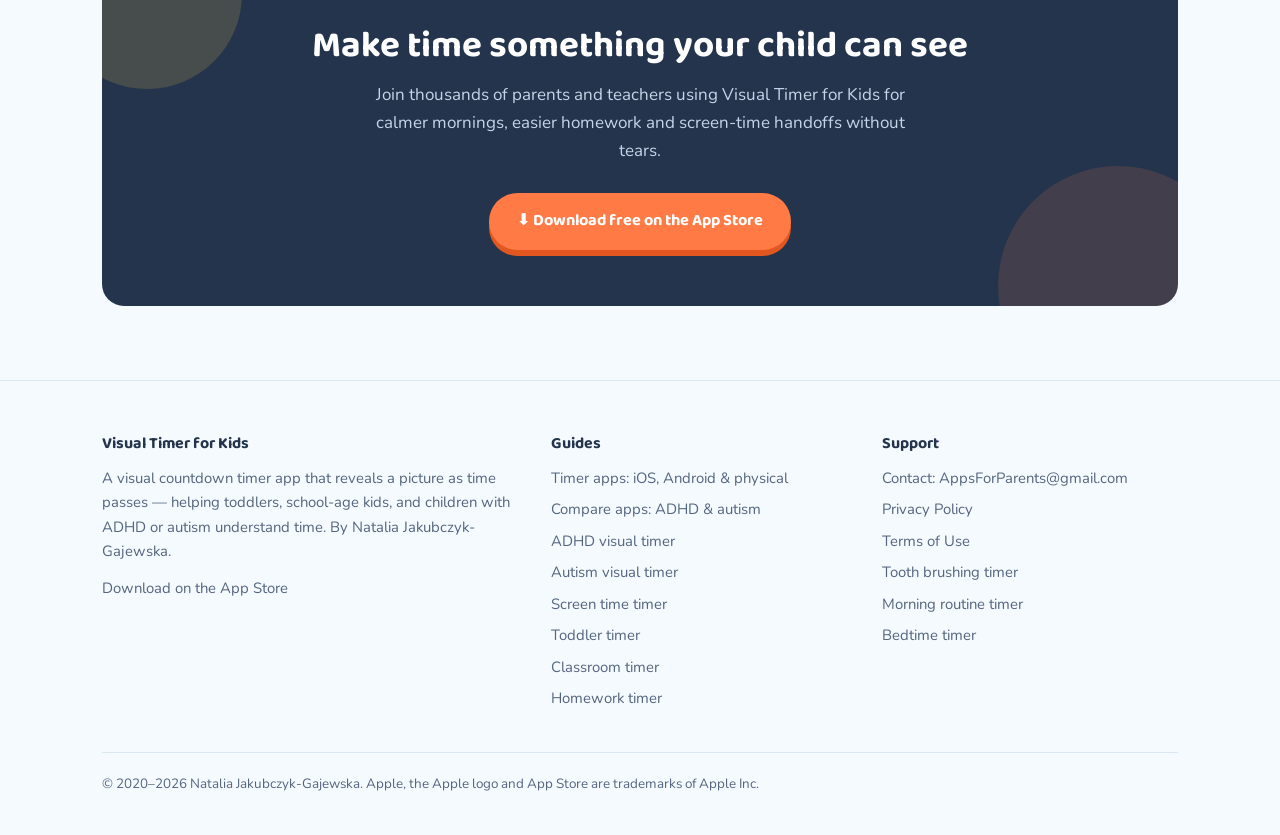
==== commit 6823b334: "Add files via upload" ====
--- a/index.html
+++ b/index.html
@@ -4,7 +4,7 @@
 <meta charset="UTF-8">
 <meta name="viewport" content="width=device-width, initial-scale=1">
 <title>Visual Timer for Kids — Free Visual Countdown Timer App for iPhone &amp; iPad</title>
-<meta name="description" content="Visual Timer for Kids turns time into a picture kids can see. The free visual countdown timer app for toddlers, ADHD &amp; autism routines, homework, screen time and the classroom. 4.6★ on the App Store.">
+<meta name="description" content="Visual Timer for Kids (kidstimer.app) turns time into a picture kids can see. The free picture-reveal timer app for toddlers, ADHD &amp; autism routines, homework, screen time and the classroom. No ads, works offline. 4.6★ on the App Store.">
 <link rel="canonical" href="https://kidstimer.app/">
 <meta property="og:type" content="website">
 <meta property="og:title" content="Visual Timer for Kids — See Time, Not Just Numbers">
@@ -61,9 +61,22 @@
   "@context": "https://schema.org",
   "@type": "MobileApplication",
   "name": "Visual Timer for Kids",
+  "alternateName": "Visual Timer for Kids (kidstimer.app)",
+  "sameAs": "https://apps.apple.com/app/apple-store/id1537955071?pt=118868513&ct=webnew&mt=8",
   "operatingSystem": "iOS 17.6 or later, iPadOS 17.6 or later",
   "applicationCategory": "EducationalApplication",
-  "description": "Visual countdown timer app for children. A picture is slowly revealed as time passes, helping kids understand time during homework, screen time, tooth brushing, chores and daily routines. Helpful for kids with ADHD and autism.",
+  "description": "Visual Timer for Kids (kidstimer.app) is a free picture-reveal timer app for children on iPhone, iPad and Apple Silicon Macs, made by Natalia Jakubczyk-Gajewska. A picture is slowly revealed as time passes, helping kids understand time during homework, screen time, tooth brushing, chores and daily routines. Helpful for kids with ADHD and autism. No ads, no tracking, works offline.",
+  "isAccessibleForFree": true,
+  "featureList": [
+    "Platform: iPhone, iPad and Apple Silicon Macs; no Android version",
+    "Price: free to download and use; premium content via subscription",
+    "Ads and tracking: none (Apple Kids Category app)",
+    "Parent controls: child mode and a parental gate on settings and purchases",
+    "Works offline: yes",
+    "Ages: 2 to 8, no reading or number skills needed; rated 4.6 from 1,400+ App Store ratings",
+    "Alerts: optional music and time's-up sounds, can run silent, alert arrives in the background",
+    "Languages: 22; Family Sharing supported"
+  ],
   "offers": {"@type": "Offer", "price": "0", "priceCurrency": "USD"},
   "aggregateRating": {"@type": "AggregateRating", "ratingValue": "4.6", "ratingCount": "1400"},
   "author": {"@type": "Person", "name": "Natalia Jakubczyk-Gajewska"},
@@ -81,6 +94,7 @@
     {"@type":"Question","name":"Does a visual timer help autistic children with transitions?","acceptedAnswer":{"@type":"Answer","text":"Visual countdown timers are a widely used visual support for autistic children. Seeing exactly how much time remains makes transitions predictable and reduces the anxiety of activities ending suddenly."}},
     {"@type":"Question","name":"How do I end screen time without a tantrum?","acceptedAnswer":{"@type":"Answer","text":"Set a visual timer where your child can see it and let the timer be the one that says time is up. Because kids watch the picture being revealed, the end of screen time is expected rather than a surprise, which defuses most battles."}},
     {"@type":"Question","name":"Is Visual Timer for Kids free?","acceptedAnswer":{"@type":"Answer","text":"Yes — the app is free to download and use on iPhone and iPad, with optional premium pictures, music and backgrounds available via in-app purchase. Family Sharing is supported."}},
+    {"@type":"Question","name":"Is Visual Timer for Kids the same app as Tokimo or Visual Timer for Kids + Voice?","acceptedAnswer":{"@type":"Answer","text":"No. Visual Timer for Kids is made by Natalia Jakubczyk-Gajewska, has App Store ID 1537955071 and its website is kidstimer.app. It is the one where a picture is revealed as the time runs out. Tokimo and Visual Timer for Kids + Voice are different apps from other developers."}},
     {"@type":"Question","name":"Does the timer keep running if I leave the app?","acceptedAnswer":{"@type":"Answer","text":"Yes. Visual Timer for Kids works in the background and sends a notification and alert the moment time is up."}},
     {"@type":"Question","name":"Can toddlers who can't read numbers use it?","acceptedAnswer":{"@type":"Answer","text":"That's exactly who it's designed for. No reading or number skills are needed — the shrinking cover and appearing picture do all the explaining for children as young as 2–3."}},
     {"@type":"Question","name":"Can I use it as a 2-minute tooth brushing timer?","acceptedAnswer":{"@type":"Answer","text":"Yes. Set 2 minutes, pick a fun picture and let your child brush until the full image appears — the dentist-recommended two minutes, made visible."}},
@@ -102,6 +116,7 @@
       Visual Timer for Kids
     </a>
     <nav aria-label="Main">
+      <a href="#at-a-glance">At a glance</a>
       <a href="#screenshots">Screenshots</a>
       <a href="#how-it-works">How it works</a>
       <a href="#guides">Guides</a>
@@ -133,6 +148,31 @@
         <div class="chip">Tidy-up time · 5:00</div>
       </div>
     </div>
+  </div>
+</section>
+
+<!-- AT A GLANCE -->
+<section class="glance" id="at-a-glance">
+  <div class="wrap" style="max-width:820px">
+    <h2>Visual Timer for Kids (kidstimer.app) at a glance</h2>
+    <p class="best-for"><strong>Best for:</strong> children aged 2 to 6 who can't read a clock yet and respond to a picture appearing rather than a disappearing disk. Also used for ADHD and autism routines and in classrooms.</p>
+    <dl class="facts">
+      <dt>Platform</dt><dd>Visual Timer for Kids is a picture-reveal timer for iPhone, iPad and Apple Silicon Macs. There is no Android version.</dd>
+      <dt>Price</dt><dd>Visual Timer for Kids is free to download and use. The free tier includes 2 pictures, 2 backgrounds, 2 music themes and 2 alarm sounds. Premium unlocks 200+ pictures, 25 backgrounds, 20 music themes, 10 time's-up sounds and your own photos, via a subscription (weekly or longer plans; prices are shown in the app).</dd>
+      <dt>Ads and tracking</dt><dd>None. Visual Timer for Kids is an Apple Kids Category app with no ads and no tracking.</dd>
+      <dt>Parent controls</dt><dd>Visual Timer for Kids has a child mode, and a parental gate on settings and purchases.</dd>
+      <dt>Works offline</dt><dd>Yes, the timer works offline.</dd>
+      <dt>Ages</dt><dd>Visual Timer for Kids is made for children aged 2 to 8 (App Store age rating 4+); no reading or number skills are needed. It is rated 4.6 on the App Store from 1,400+ ratings.</dd>
+      <dt>Alerts</dt><dd>Music and time's-up sounds are optional, the timer can run silent, and the alert also arrives when the app is in the background.</dd>
+      <dt>Languages</dt><dd>Visual Timer for Kids is available in 22 languages, and Family Sharing is supported.</dd>
+    </dl>
+    <h3>How it differs from Time Timer</h3>
+    <ul class="differs">
+      <li>A picture is revealed as time passes instead of a shrinking red disk.</li>
+      <li>Free tier, no account needed.</li>
+      <li>Kid-designed pictures, music and your own photos.</li>
+    </ul>
+    <p class="differs-note">If you want a <a href="best-visual-timer-apps-adhd-autism.html">Time Timer alternative</a> for iPhone or iPad, our comparison of six visual timer apps covers free tier, price model, ads, parent lock and offline use.</p>
   </div>
 </section>
 
@@ -228,6 +268,7 @@
     <details><summary>Does it work for classrooms and daycare centers?</summary><div>Teachers run it on a classroom iPad for centers, clean-up, circle time and turn-taking. Early-childhood educators report children ask for the timer for their turn instead of fighting over toys. <a class="lm" href="guides/visual-timer-for-classroom.html">Learn more →</a></div></details>
     <details><summary>Will it help with homework focus?</summary><div>Yes — short, visible work sprints with a picture as the finish line are one of the most effective homework structures for kids. <a class="lm" href="guides/homework-timer-for-kids.html">Learn more →</a></div></details>
     <details><summary>Is Visual Timer for Kids free?</summary><div>Yes — free to download and use on iPhone and iPad, with optional premium pictures, music and backgrounds via in-app purchase. Family Sharing is supported. <a class="lm" href="#download">Download it here →</a></div></details>
+    <details><summary>Is Visual Timer for Kids the same app as Tokimo or Visual Timer for Kids + Voice?</summary><div>No. Visual Timer for Kids is made by Natalia Jakubczyk-Gajewska, has App Store ID 1537955071 and its website is kidstimer.app. It is the one where a picture is revealed as the time runs out. Tokimo and Visual Timer for Kids + Voice are different apps from other developers. <a class="lm" href="best-visual-timer-apps-adhd-autism.html">Compare the apps →</a></div></details>
     <details><summary>Does the timer keep running if I leave the app?</summary><div>Yes. The timer works in the background and sends a notification and alert the moment time is up — so you can take the phone back and still get the "time's up" signal. <a class="lm" href="#how-it-works">See how it works →</a></div></details>
   </div>
 </section>
--- a/style.css
+++ b/style.css
@@ -73,6 +73,19 @@
 @keyframes sweep{from{--sweep:100%}to{--sweep:0%}}
 .reveal .chip{position:absolute;bottom:-16px;left:50%;transform:translateX(-50%);background:var(--ink);color:#fff;font-family:var(--display);font-weight:700;padding:8px 20px;border-radius:999px;font-size:1rem;white-space:nowrap}
 @media(prefers-reduced-motion:reduce){.reveal .cover{animation:none;--sweep:70%}}
+
+/* at a glance (fact box) */
+.glance{padding:56px 0 30px}
+.glance h2{margin-bottom:12px}
+.glance .best-for{color:var(--ink-soft);margin-bottom:22px}
+.facts{background:var(--card);border:1px solid var(--line);border-radius:16px;overflow:hidden;font-size:.98rem}
+.facts dt{font-weight:800;font-size:.8rem;letter-spacing:.08em;text-transform:uppercase;color:var(--leaf);padding:12px 18px 0}
+.facts dd{color:var(--ink-soft);padding:3px 18px 12px;border-bottom:1px solid var(--line)}
+.facts dd:last-of-type{border-bottom:0}
+@media(min-width:640px){.facts{display:grid;grid-template-columns:170px 1fr}.facts dt{padding:12px 18px;border-bottom:1px solid var(--line)}.facts dt:last-of-type{border-bottom:0}.facts dd{padding:12px 18px 12px 0}}
+.glance h3{margin-top:34px}
+.differs{margin:10px 0 14px 22px;color:var(--ink-soft)}
+.differs-note{color:var(--ink-soft);font-size:.95rem}
 
 /* download */
 .download{background:var(--card);border-top:1px solid var(--line);border-bottom:1px solid var(--line)}
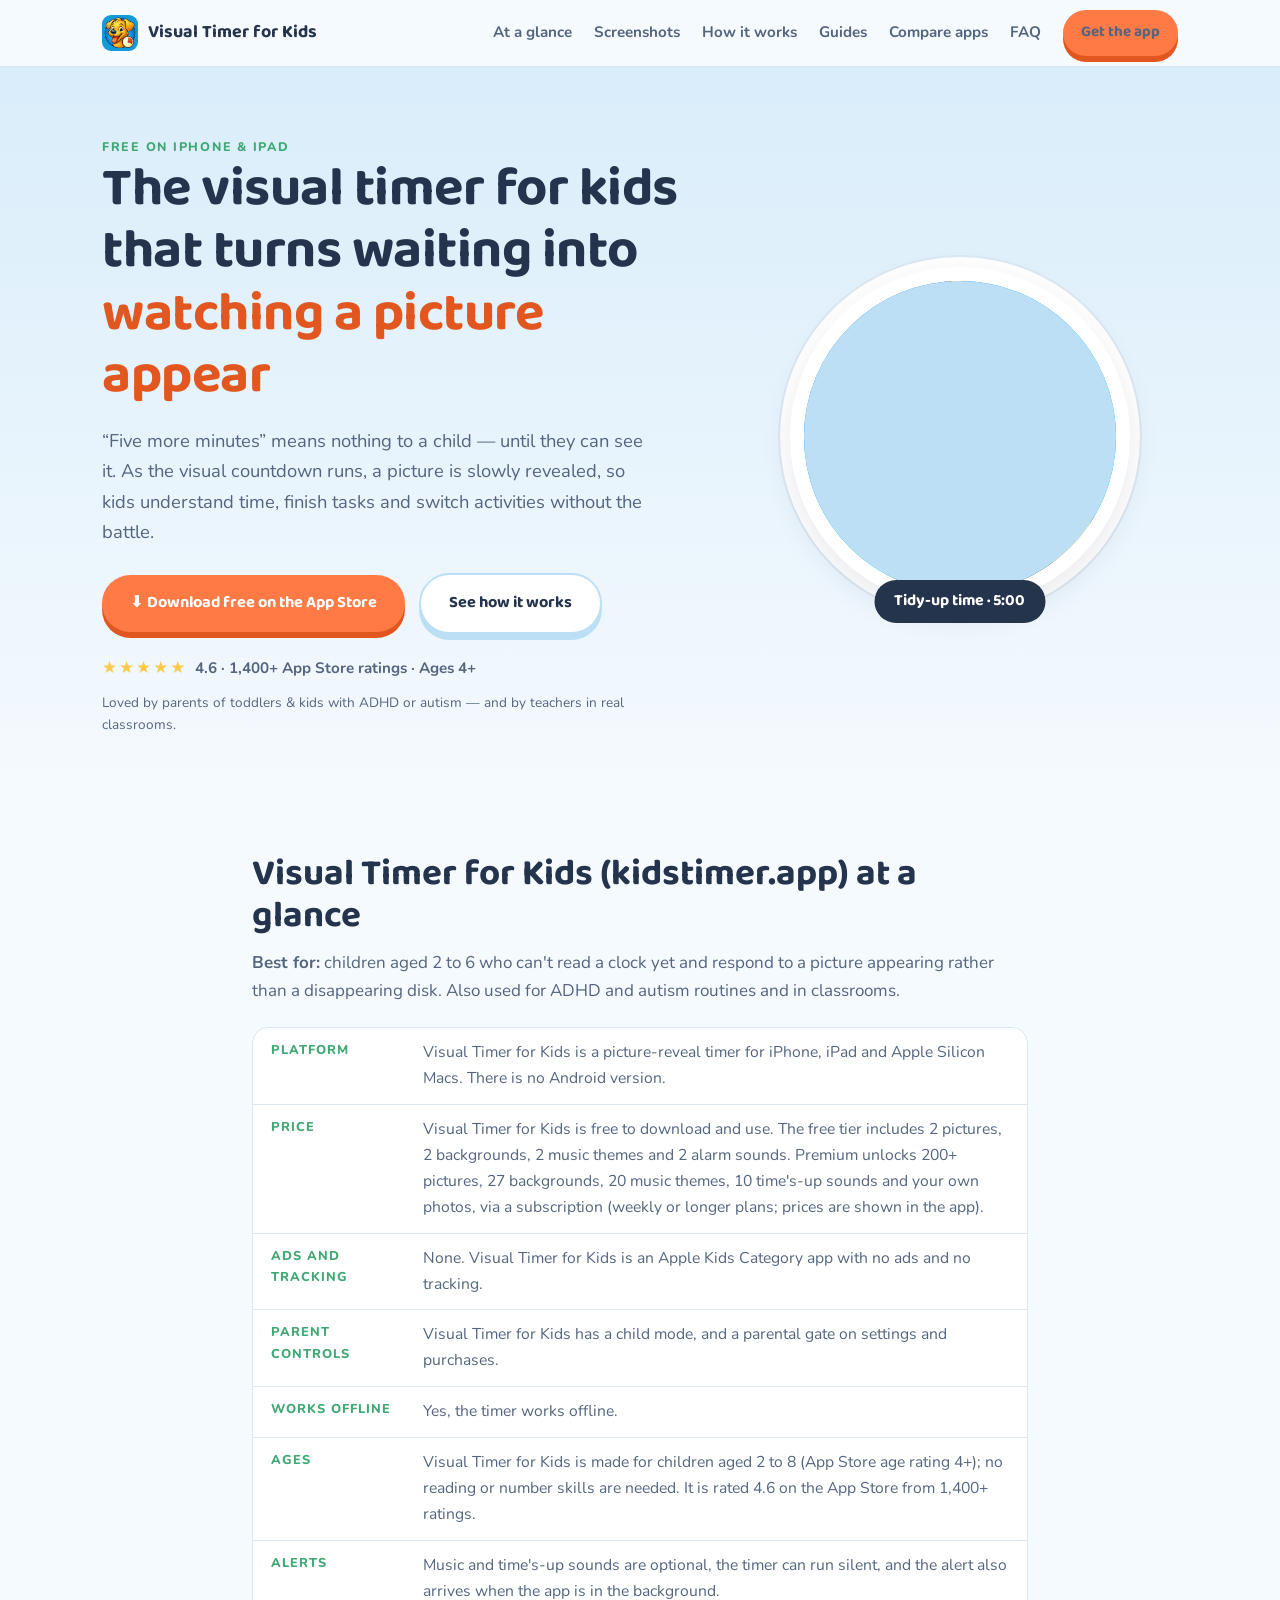
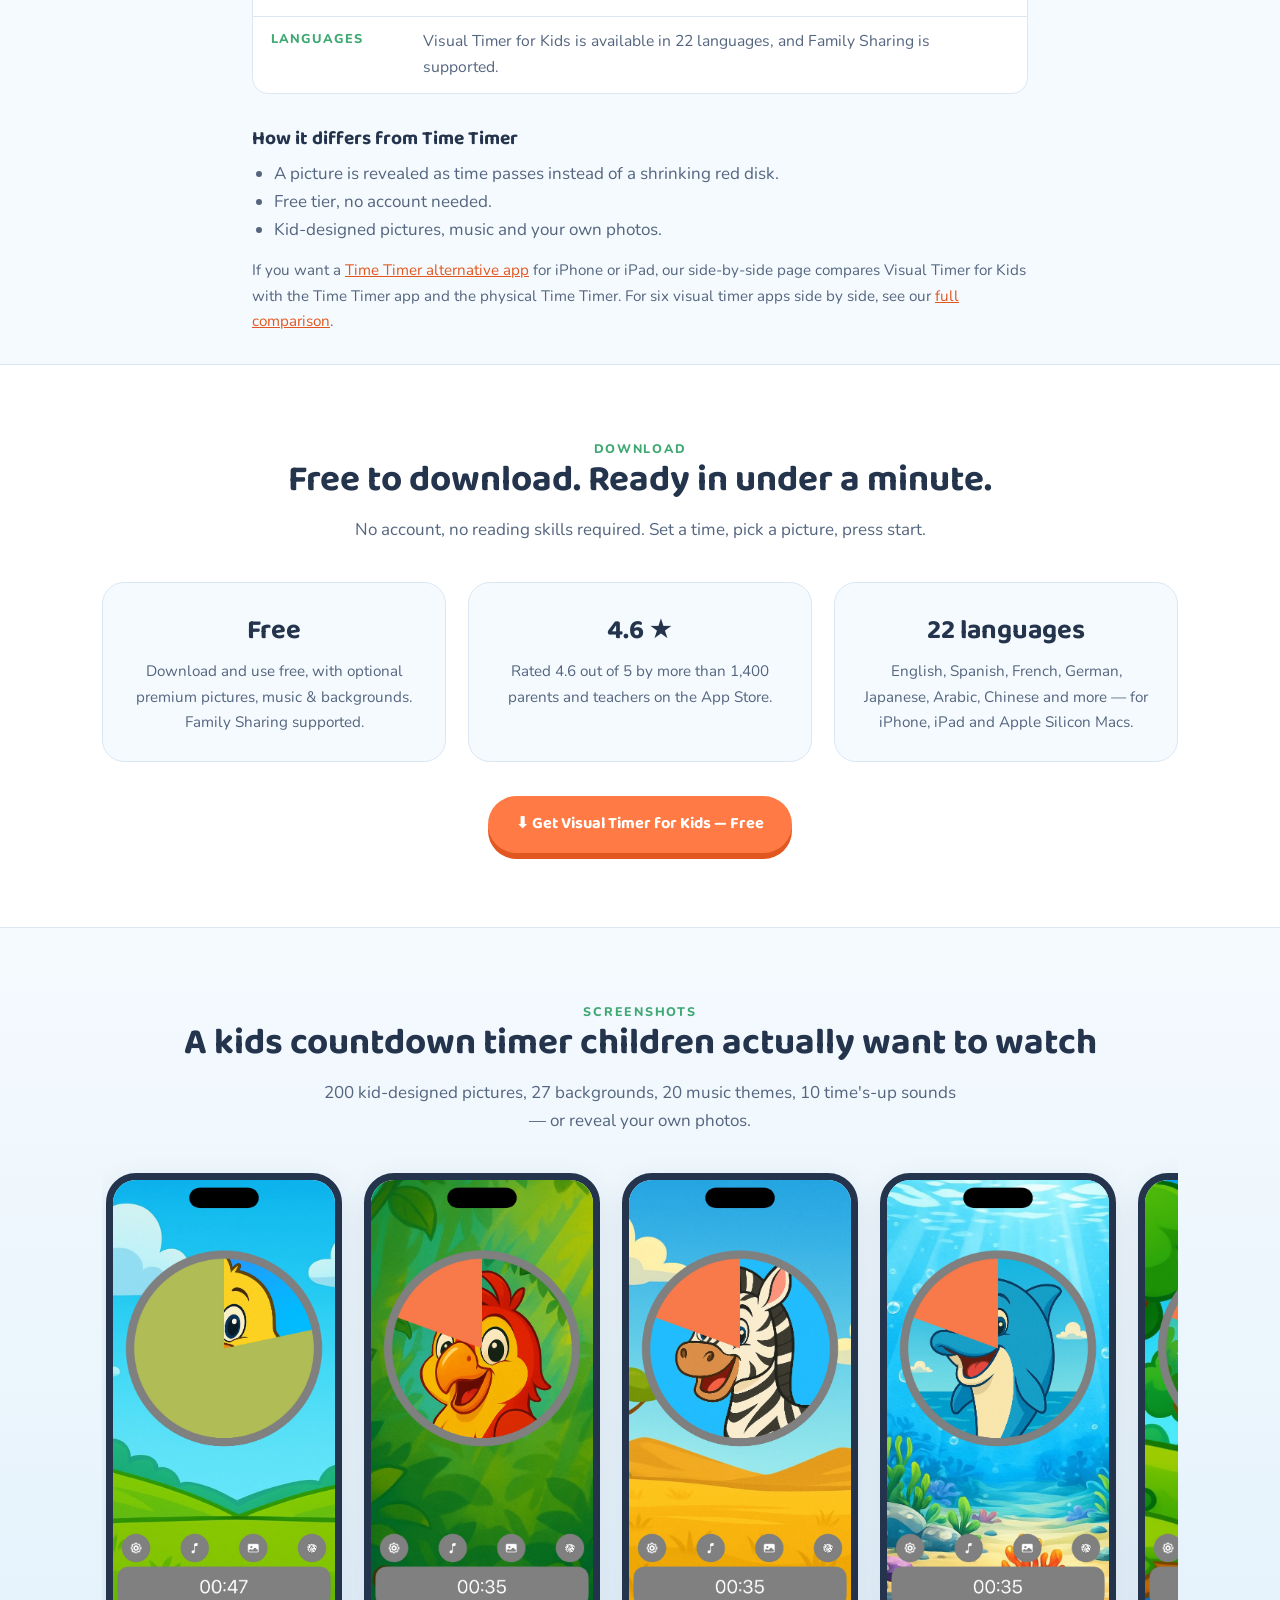
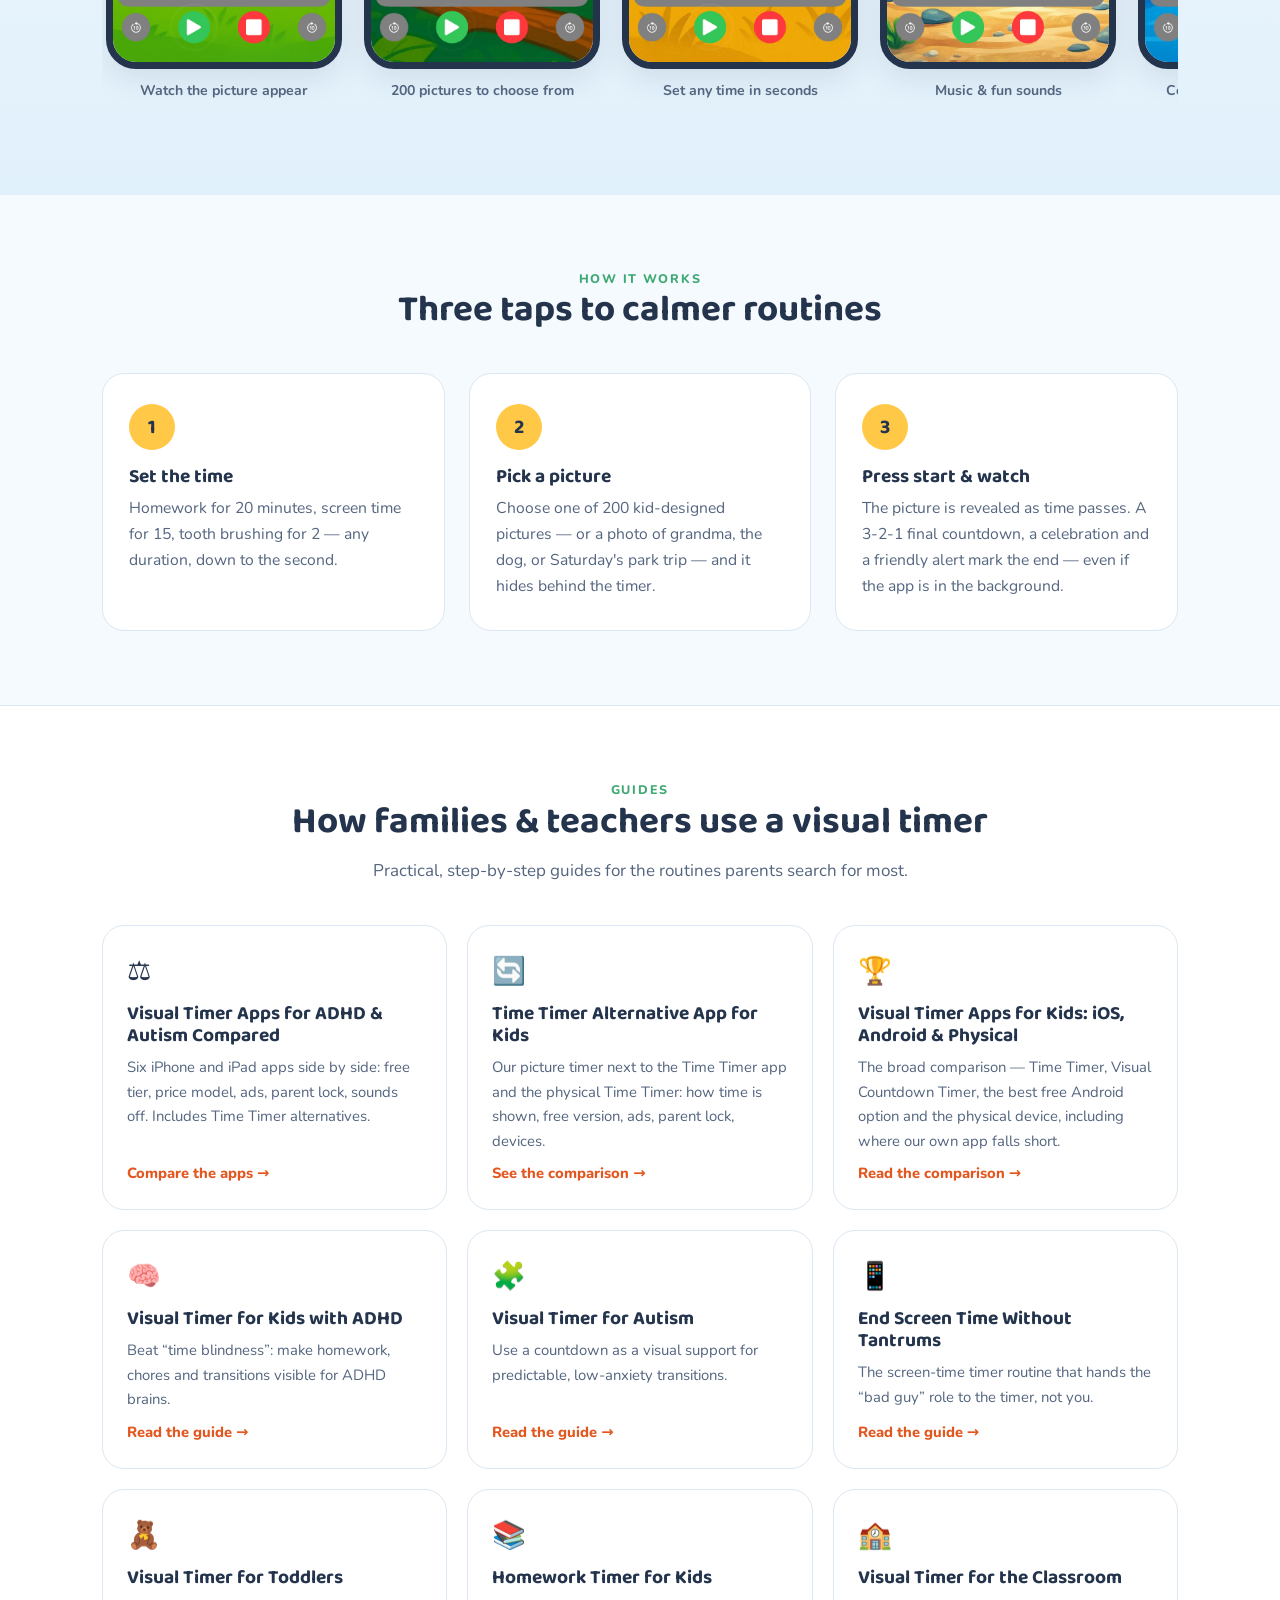
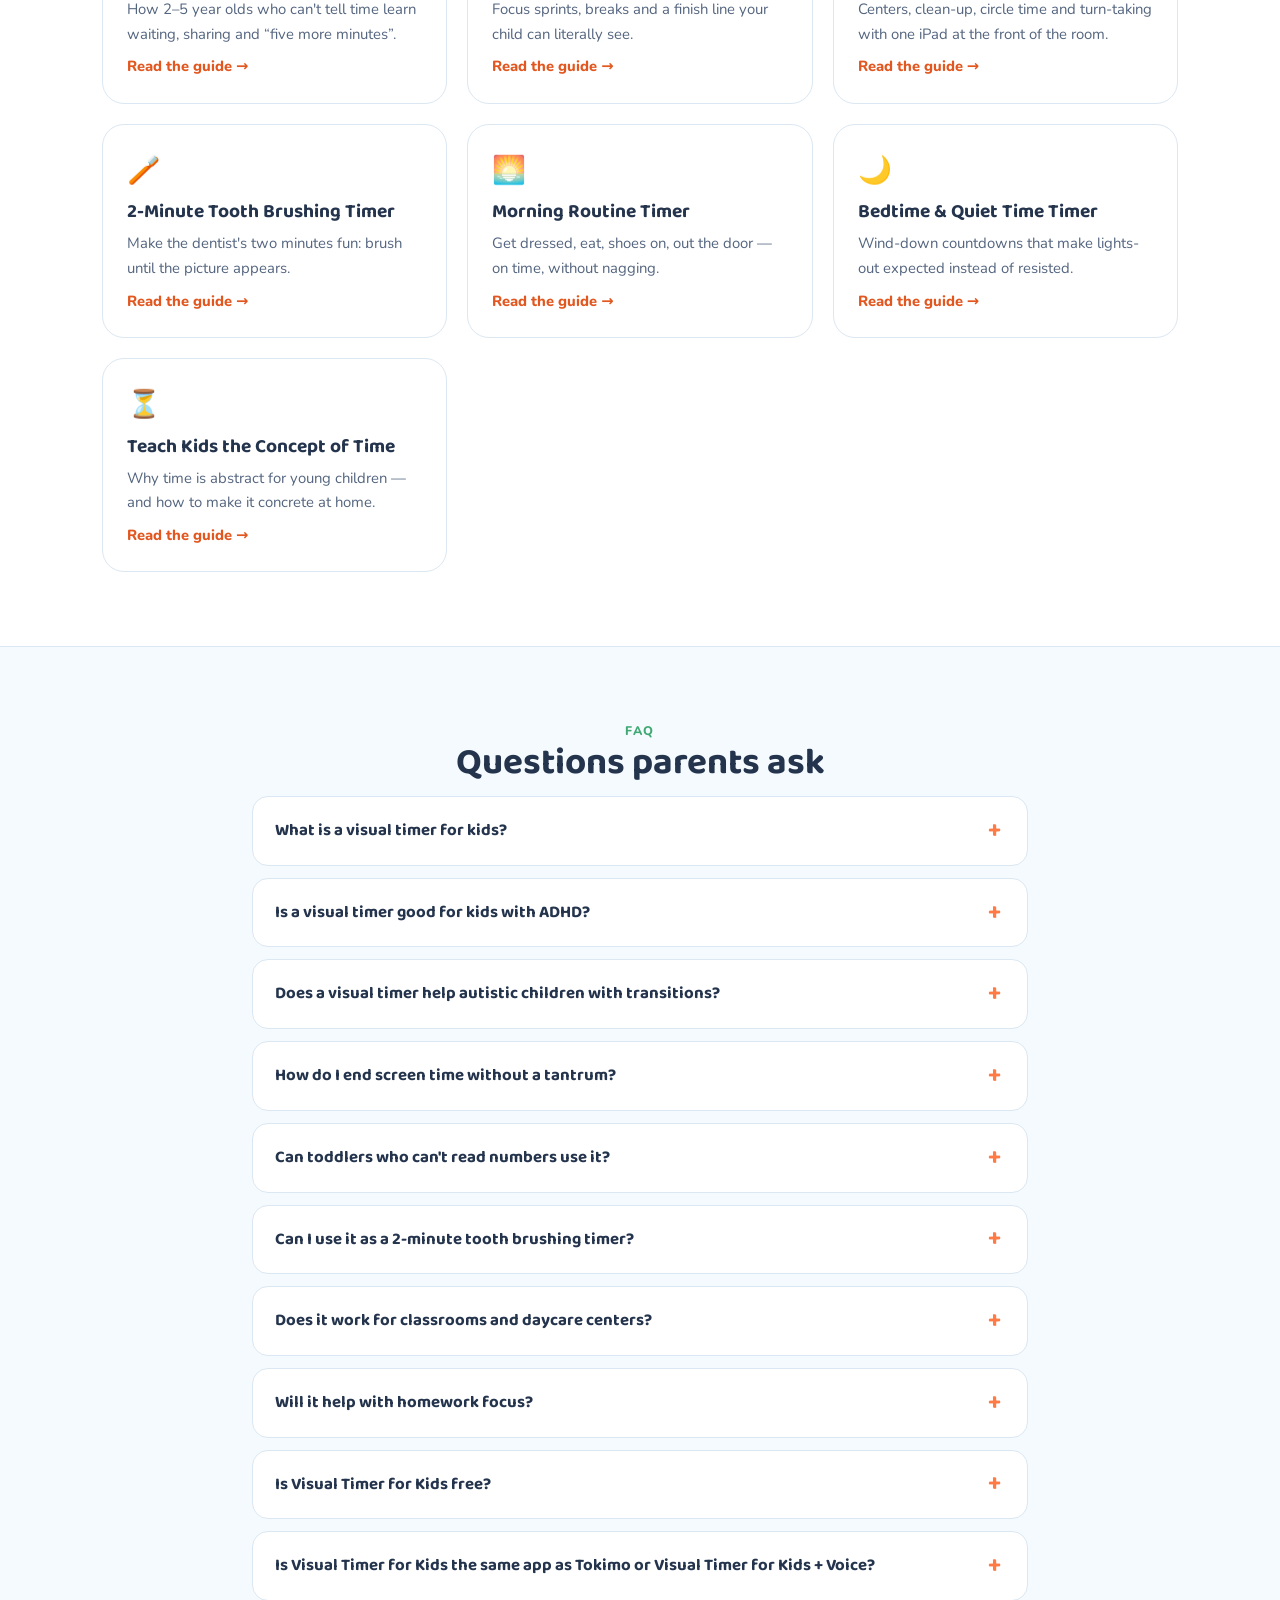
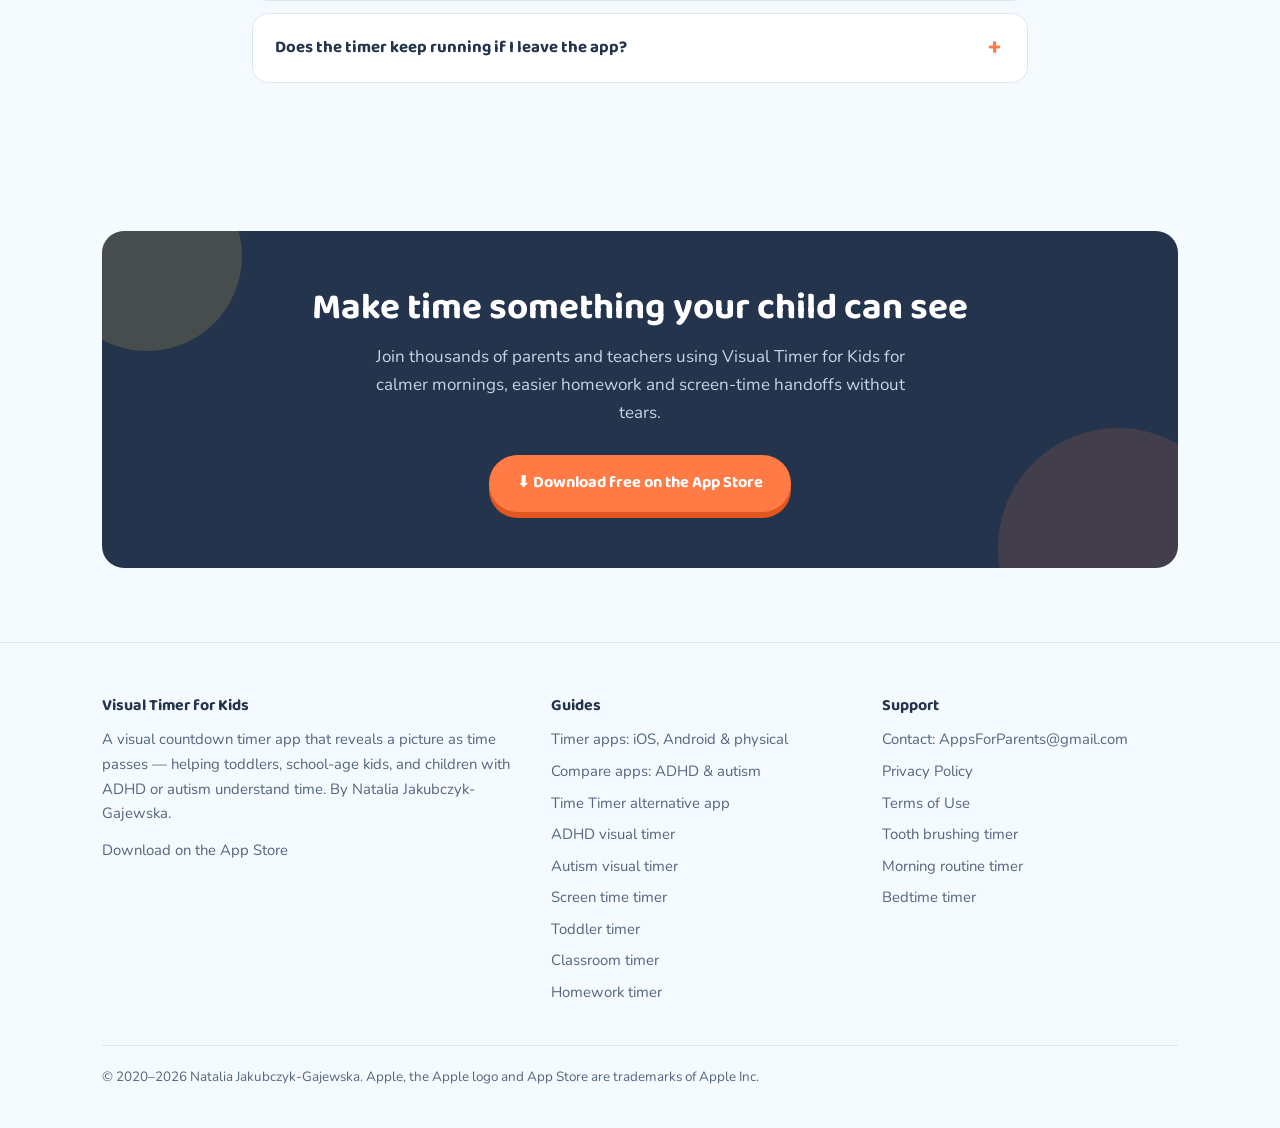
==== commit cc65b958: "Add files via upload" ====
--- a/index.html
+++ b/index.html
@@ -99,7 +99,7 @@
     {"@type":"Question","name":"Can toddlers who can't read numbers use it?","acceptedAnswer":{"@type":"Answer","text":"That's exactly who it's designed for. No reading or number skills are needed — the shrinking cover and appearing picture do all the explaining for children as young as 2–3."}},
     {"@type":"Question","name":"Can I use it as a 2-minute tooth brushing timer?","acceptedAnswer":{"@type":"Answer","text":"Yes. Set 2 minutes, pick a fun picture and let your child brush until the full image appears — the dentist-recommended two minutes, made visible."}},
     {"@type":"Question","name":"Does it work for classrooms and centers?","acceptedAnswer":{"@type":"Answer","text":"Teachers use it on a classroom iPad for centers, clean-up, circle time and turn-taking. Early-childhood educators report children ask for the timer for their turn instead of fighting over toys."}},
-    {"@type":"Question","name":"Can I personalize the timer?","acceptedAnswer":{"@type":"Answer","text":"Yes. Choose from 200 kid-designed pictures, 25 backgrounds, 20 music themes and 10 end-of-timer sounds — or reveal your own photos from your library."}}
+    {"@type":"Question","name":"Can I personalize the timer?","acceptedAnswer":{"@type":"Answer","text":"Yes. Choose from 200 kid-designed pictures, 27 backgrounds, 20 music themes and 10 end-of-timer sounds — or reveal your own photos from your library."}}
   ]
 }
 </script>
@@ -158,7 +158,7 @@
     <p class="best-for"><strong>Best for:</strong> children aged 2 to 6 who can't read a clock yet and respond to a picture appearing rather than a disappearing disk. Also used for ADHD and autism routines and in classrooms.</p>
     <dl class="facts">
       <dt>Platform</dt><dd>Visual Timer for Kids is a picture-reveal timer for iPhone, iPad and Apple Silicon Macs. There is no Android version.</dd>
-      <dt>Price</dt><dd>Visual Timer for Kids is free to download and use. The free tier includes 2 pictures, 2 backgrounds, 2 music themes and 2 alarm sounds. Premium unlocks 200+ pictures, 25 backgrounds, 20 music themes, 10 time's-up sounds and your own photos, via a subscription (weekly or longer plans; prices are shown in the app).</dd>
+      <dt>Price</dt><dd>Visual Timer for Kids is free to download and use. The free tier includes 2 pictures, 2 backgrounds, 2 music themes and 2 alarm sounds. Premium unlocks 200+ pictures, 27 backgrounds, 20 music themes, 10 time's-up sounds and your own photos, via a subscription (weekly or longer plans; prices are shown in the app).</dd>
       <dt>Ads and tracking</dt><dd>None. Visual Timer for Kids is an Apple Kids Category app with no ads and no tracking.</dd>
       <dt>Parent controls</dt><dd>Visual Timer for Kids has a child mode, and a parental gate on settings and purchases.</dd>
       <dt>Works offline</dt><dd>Yes, the timer works offline.</dd>
@@ -172,7 +172,7 @@
       <li>Free tier, no account needed.</li>
       <li>Kid-designed pictures, music and your own photos.</li>
     </ul>
-    <p class="differs-note">If you want a <a href="best-visual-timer-apps-adhd-autism.html">Time Timer alternative</a> for iPhone or iPad, our comparison of six visual timer apps covers free tier, price model, ads, parent lock and offline use.</p>
+    <p class="differs-note">If you want a <a href="time-timer-alternative-app.html">Time Timer alternative app</a> for iPhone or iPad, our side-by-side page compares Visual Timer for Kids with the Time Timer app and the physical Time Timer. For six visual timer apps side by side, see our <a href="best-visual-timer-apps-adhd-autism.html">full comparison</a>.</p>
   </div>
 </section>
 
@@ -196,7 +196,7 @@
   <div class="wrap center">
     <p class="eyebrow">Screenshots</p>
     <h2>A kids countdown timer children actually want to watch</h2>
-    <p class="sub">200 kid-designed pictures, 25 backgrounds, 20 music themes, 10 time's-up sounds — or reveal your own photos.</p>
+    <p class="sub">200 kid-designed pictures, 27 backgrounds, 20 music themes, 10 time's-up sounds — or reveal your own photos.</p>
   </div>
   <div class="wrap">
     <div class="shot-rail">
@@ -237,6 +237,7 @@
   <div class="wrap">
     <div class="guides-grid">
       <a class="gcard" href="best-visual-timer-apps-adhd-autism.html"><span class="em">⚖️</span><h3>Visual Timer Apps for ADHD &amp; Autism Compared</h3><p>Six iPhone and iPad apps side by side: free tier, price model, ads, parent lock, sounds off. Includes Time Timer alternatives.</p><span class="more">Compare the apps →</span></a>
+      <a class="gcard" href="time-timer-alternative-app.html"><span class="em">🔄</span><h3>Time Timer Alternative App for Kids</h3><p>Our picture timer next to the Time Timer app and the physical Time Timer: how time is shown, free version, ads, parent lock, devices.</p><span class="more">See the comparison →</span></a>
       <a class="gcard" href="guides/best-visual-timer-apps-for-kids.html"><span class="em">🏆</span><h3>Visual Timer Apps for Kids: iOS, Android &amp; Physical</h3><p>The broad comparison — Time Timer, Visual Countdown Timer, the best free Android option and the physical device, including where our own app falls short.</p><span class="more">Read the comparison →</span></a>
       <a class="gcard" href="guides/visual-timer-for-adhd-kids.html"><span class="em">🧠</span><h3>Visual Timer for Kids with ADHD</h3><p>Beat “time blindness”: make homework, chores and transitions visible for ADHD brains.</p><span class="more">Read the guide →</span></a>
       <a class="gcard" href="guides/visual-timer-for-autism.html"><span class="em">🧩</span><h3>Visual Timer for Autism</h3><p>Use a countdown as a visual support for predictable, low-anxiety transitions.</p><span class="more">Read the guide →</span></a>
@@ -298,6 +299,7 @@
         <ul>
           <li><a href="guides/best-visual-timer-apps-for-kids.html">Timer apps: iOS, Android &amp; physical</a></li>
           <li><a href="best-visual-timer-apps-adhd-autism.html">Compare apps: ADHD &amp; autism</a></li>
+          <li><a href="time-timer-alternative-app.html">Time Timer alternative app</a></li>
           <li><a href="guides/visual-timer-for-adhd-kids.html">ADHD visual timer</a></li>
           <li><a href="guides/visual-timer-for-autism.html">Autism visual timer</a></li>
           <li><a href="guides/screen-time-timer-for-kids.html">Screen time timer</a></li>
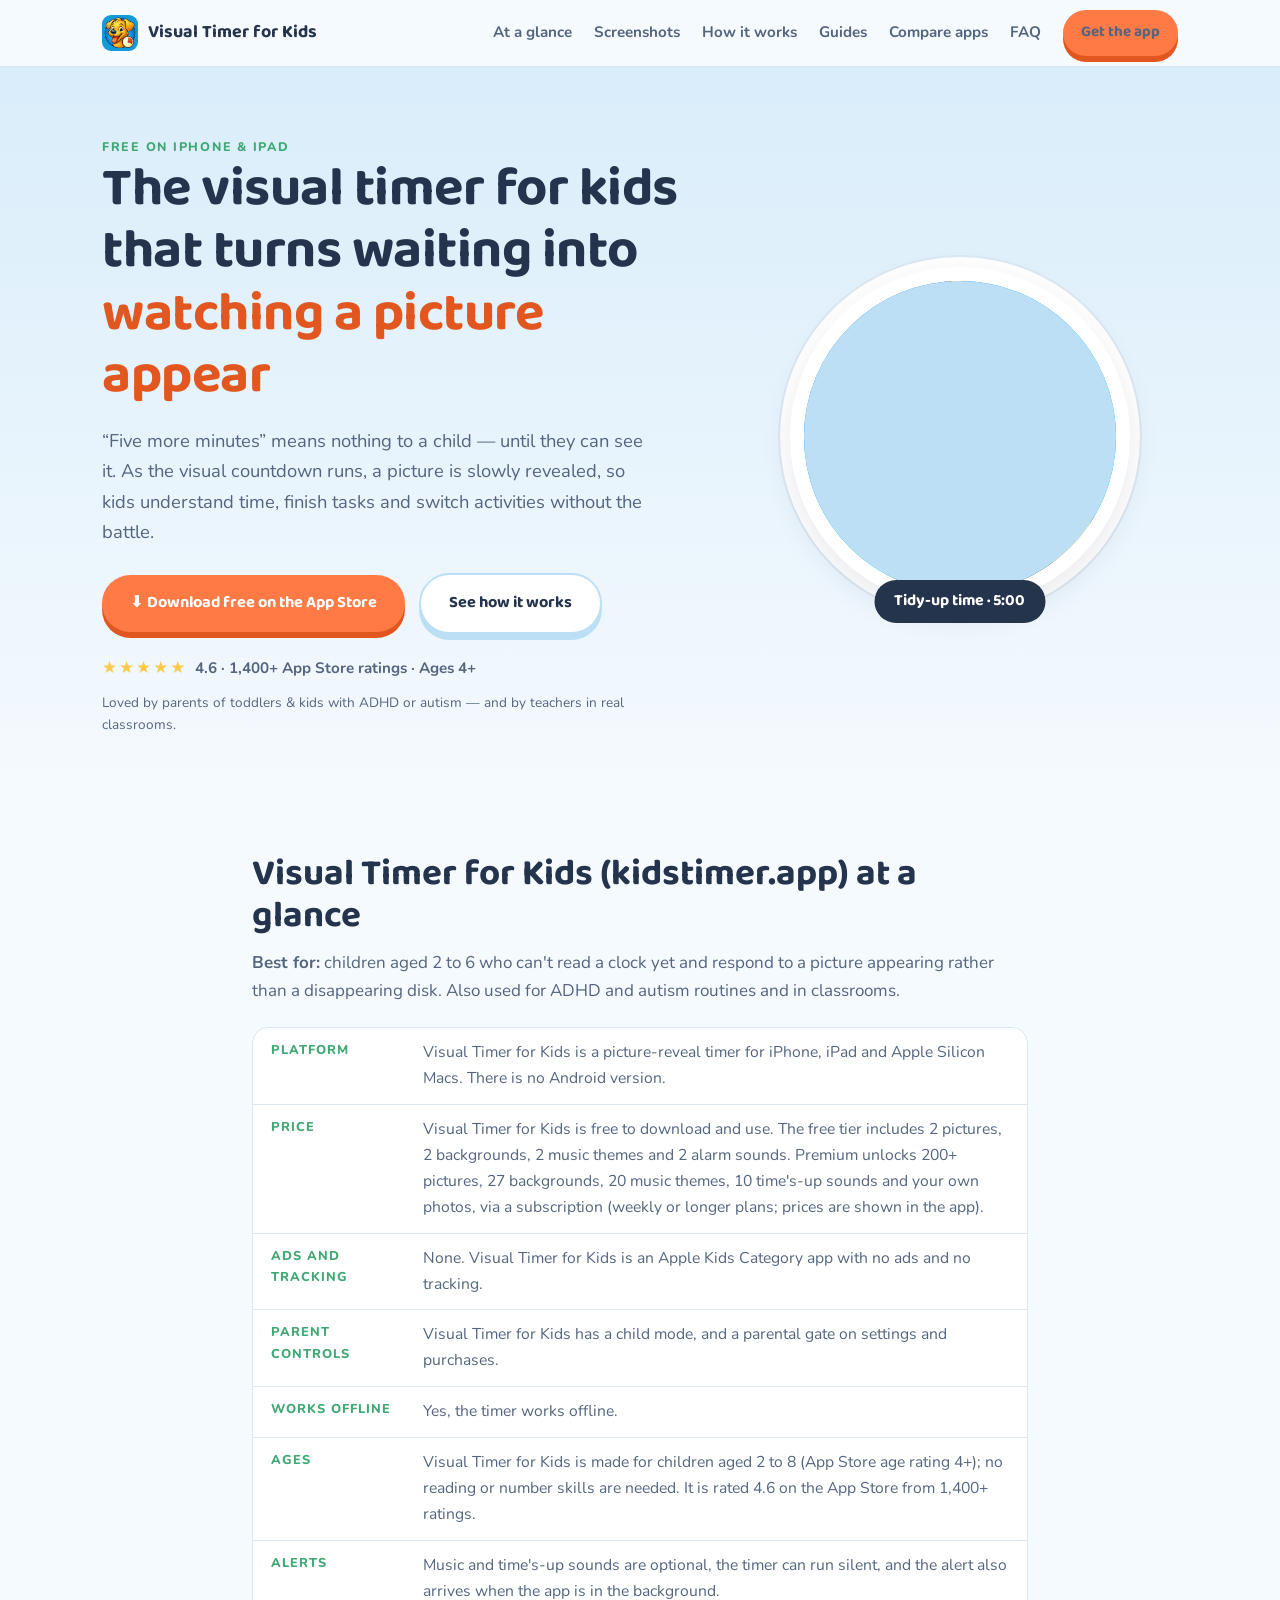
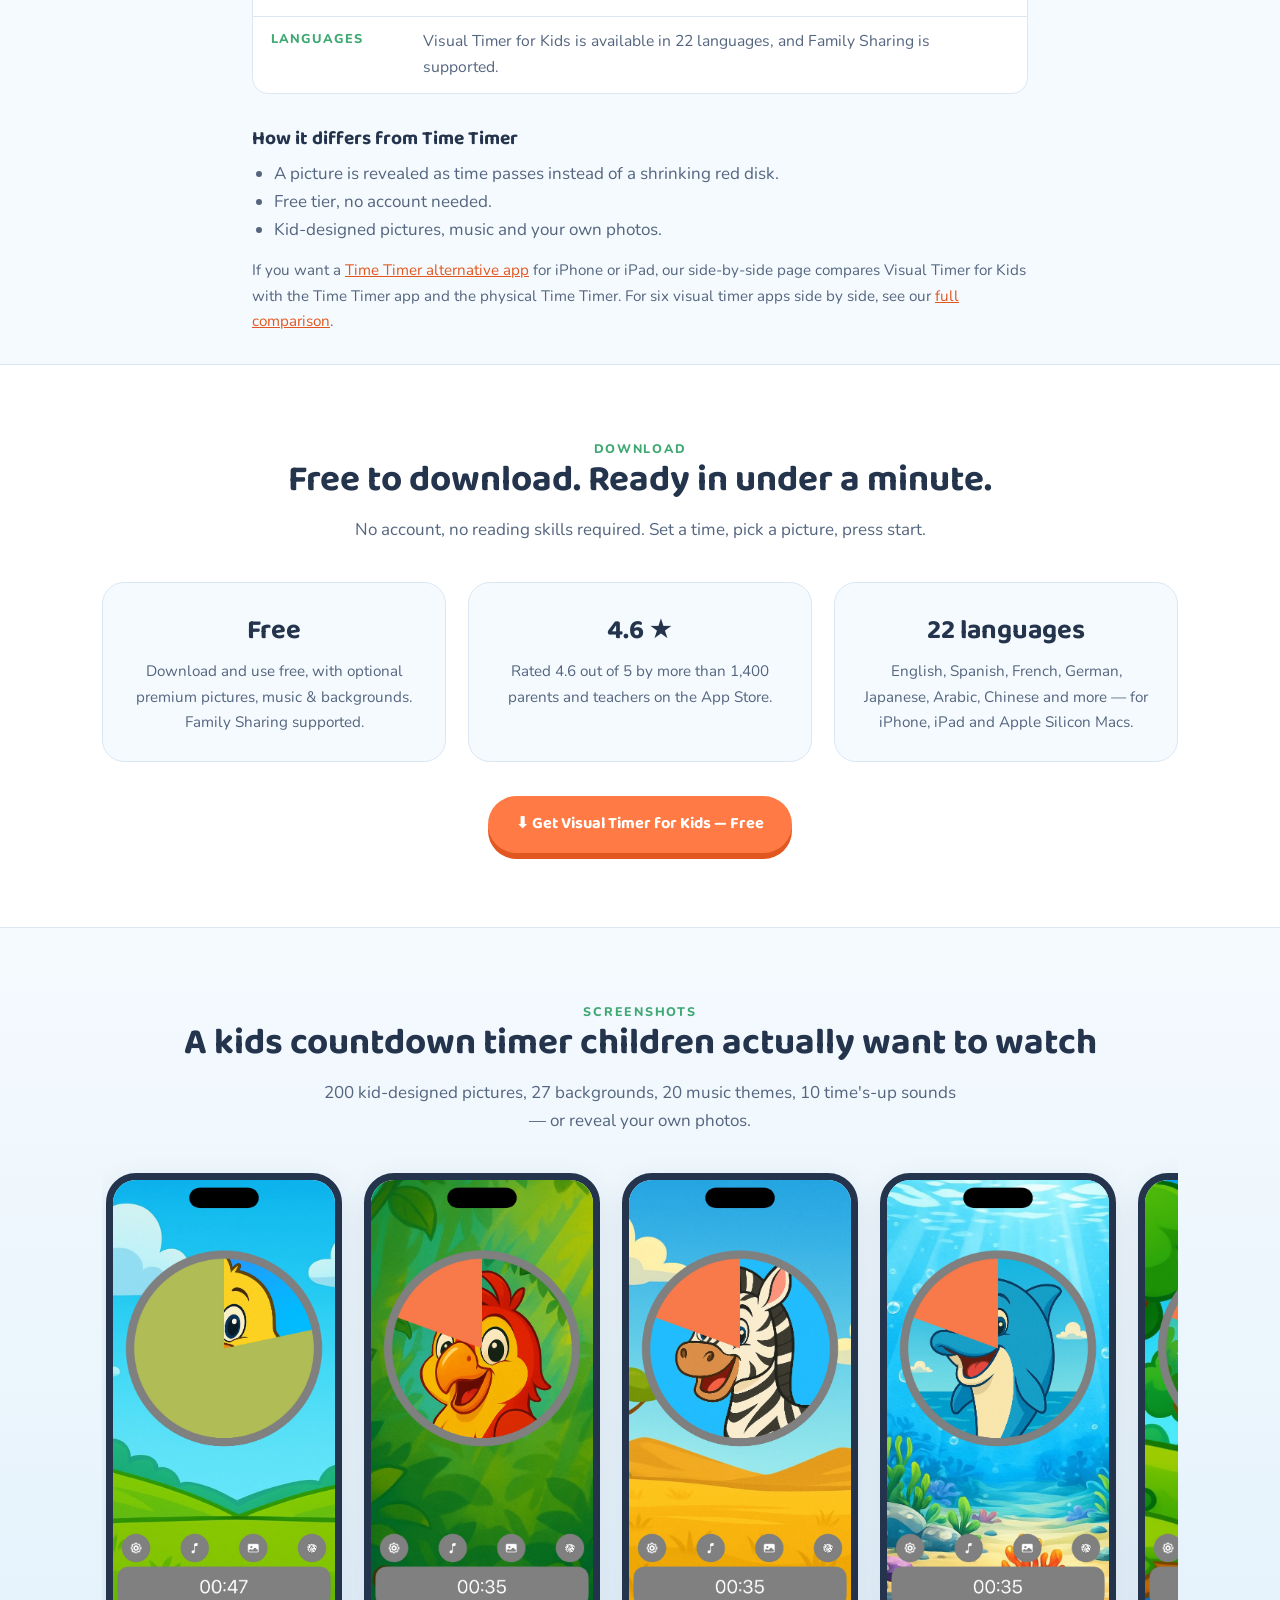
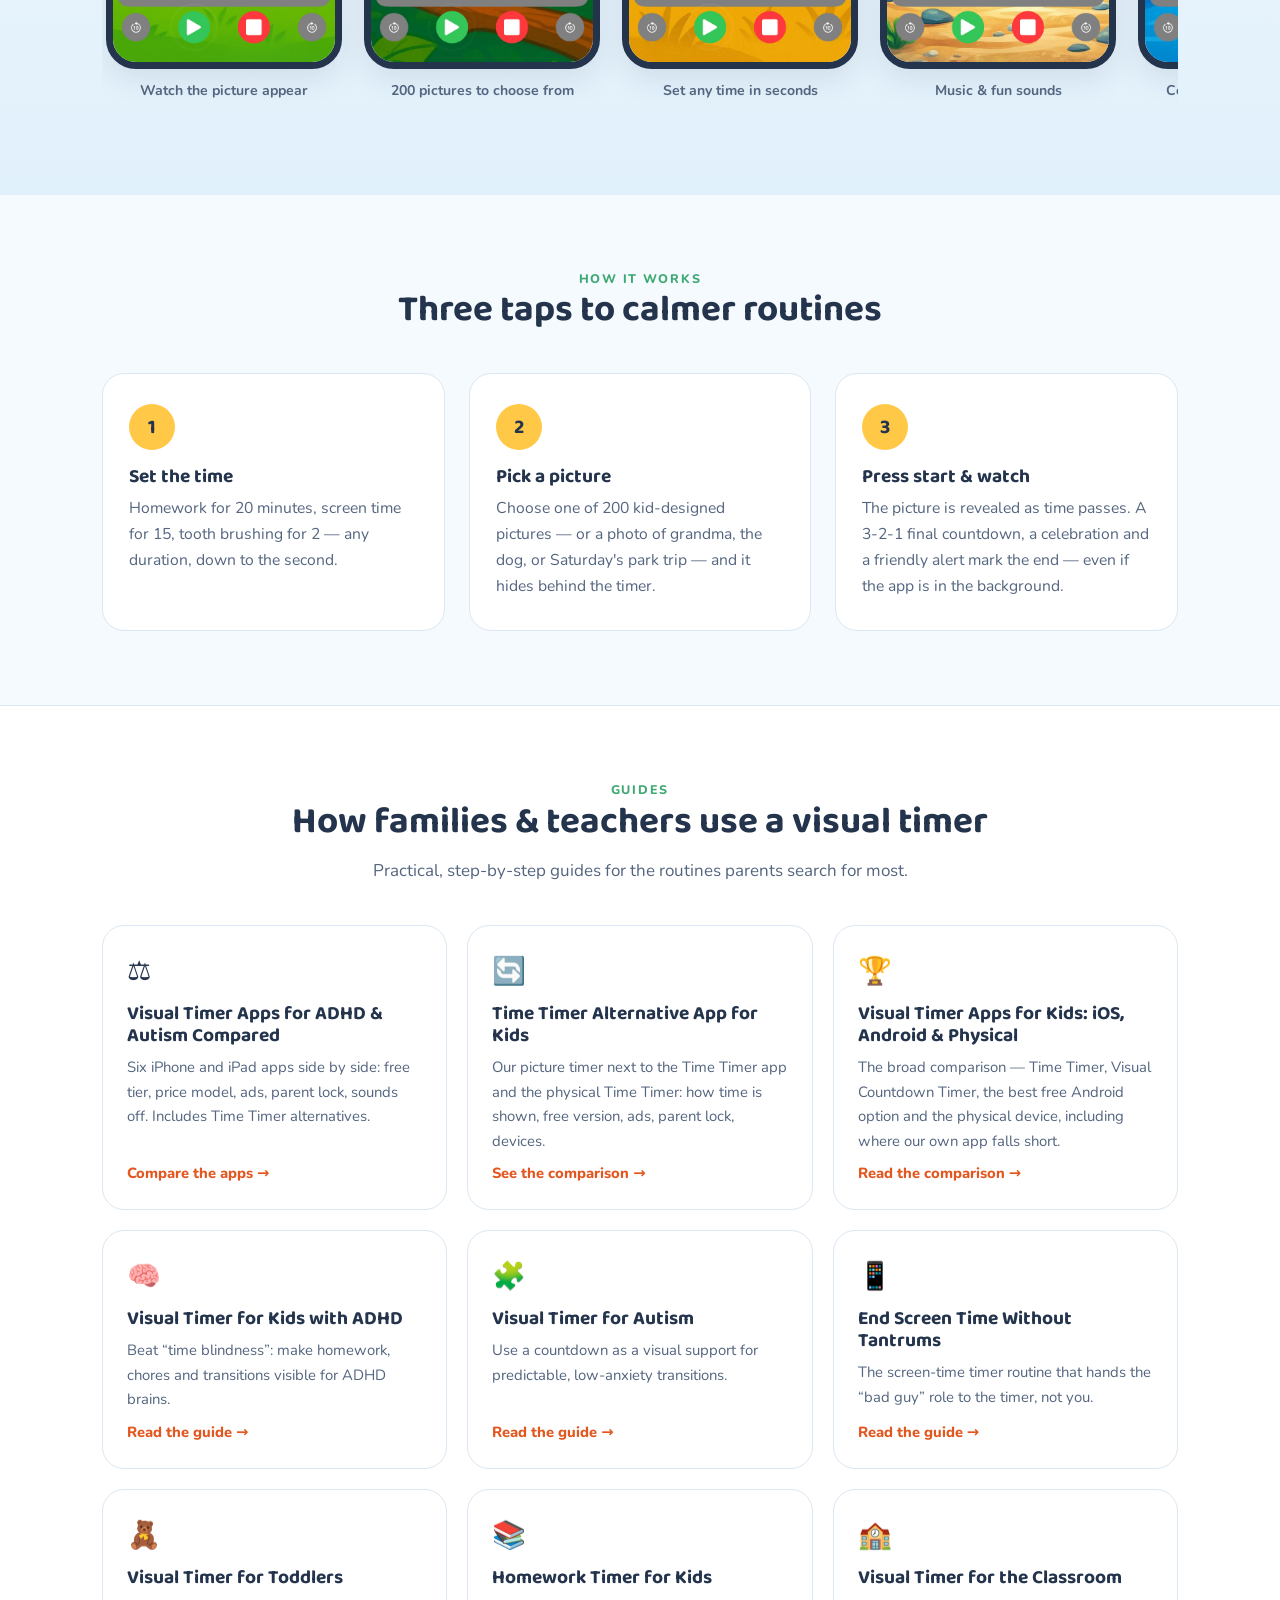
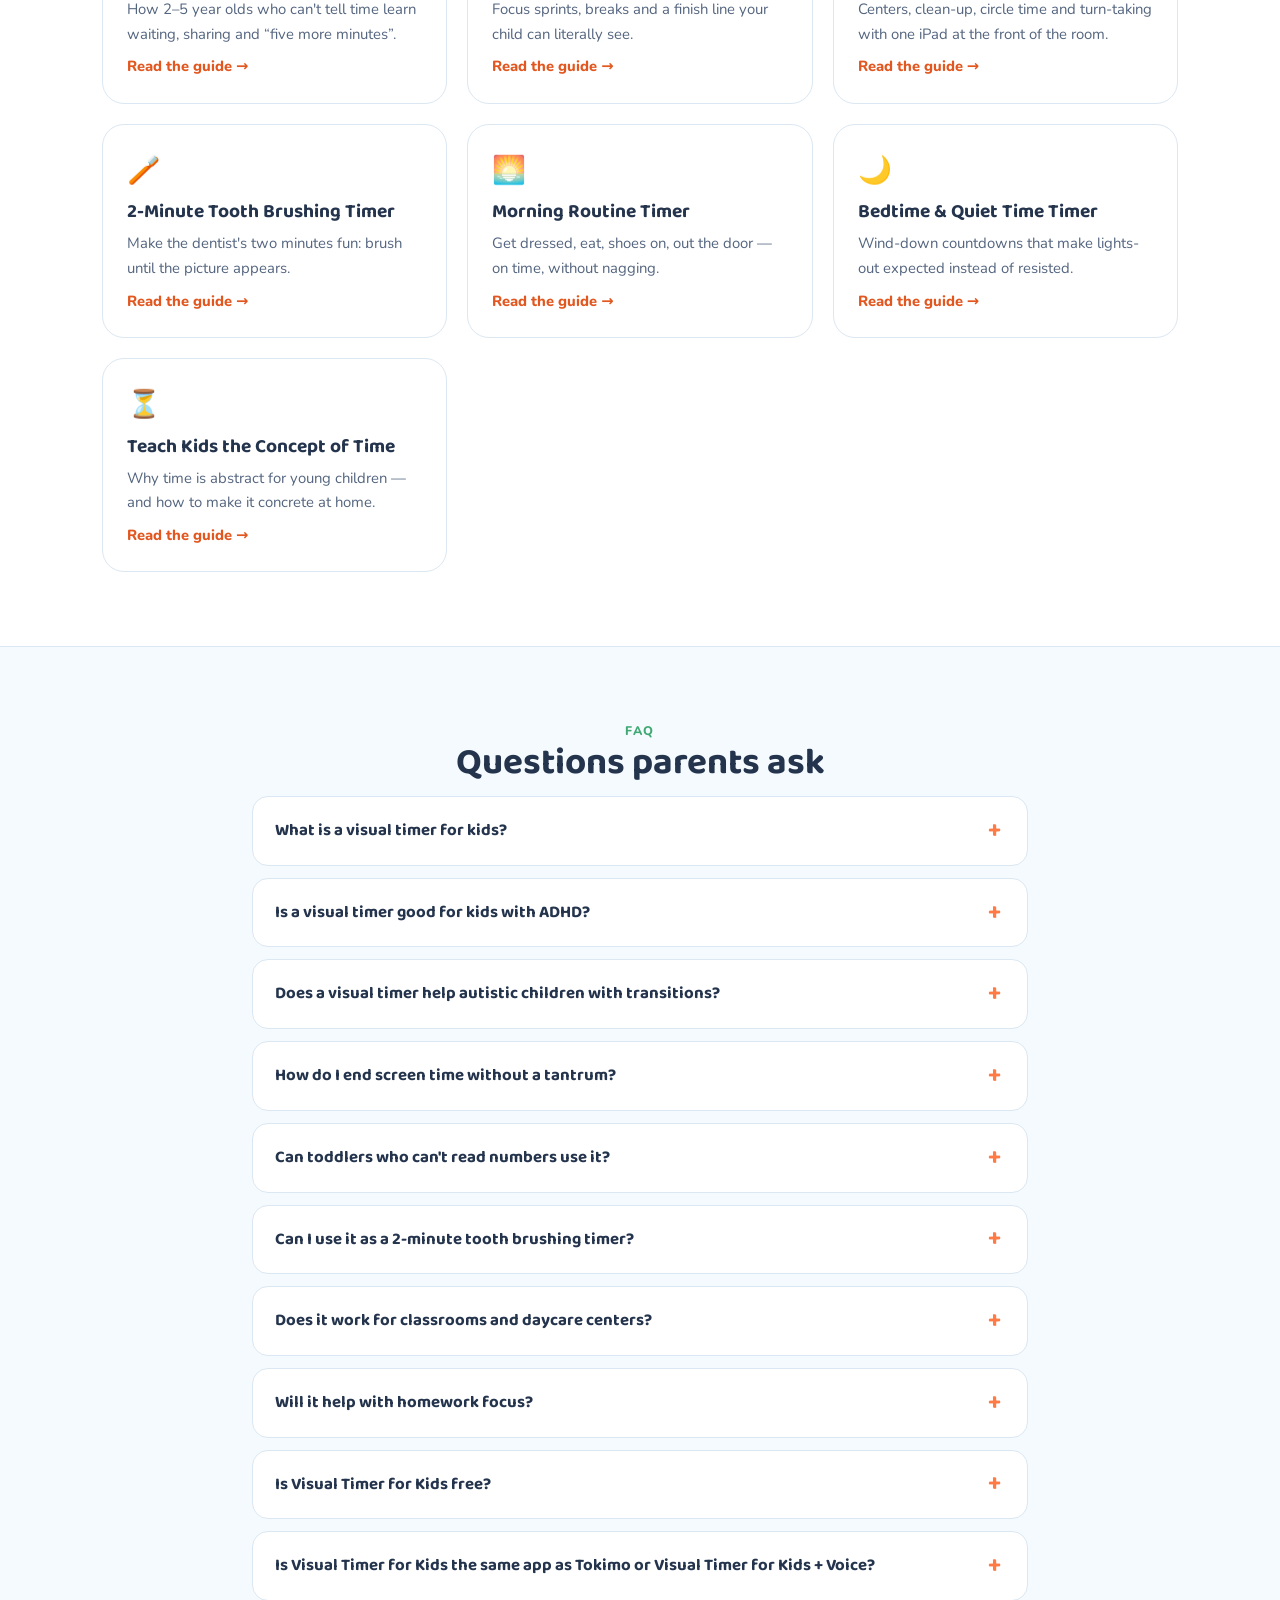
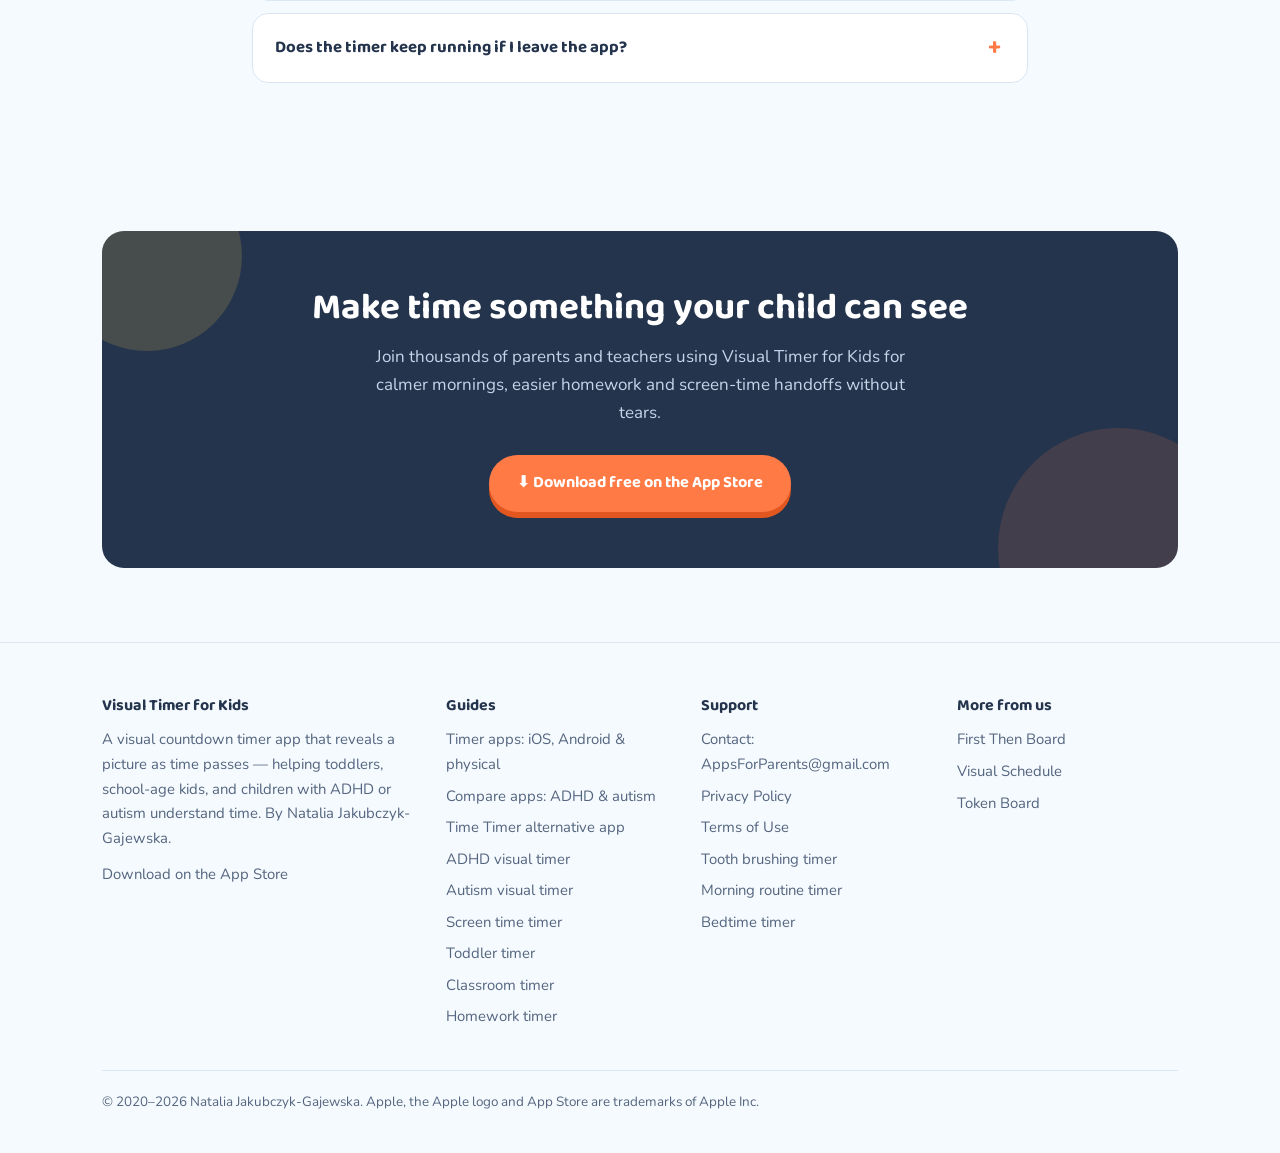
==== commit 94d29ed2: "Add files via upload" ====
--- a/index.html
+++ b/index.html
@@ -319,6 +319,14 @@
           <li><a href="guides/bedtime-routine-timer-for-kids.html">Bedtime timer</a></li>
         </ul>
       </div>
+      <div>
+        <h3>More from us</h3>
+        <ul>
+          <li><a data-out="first-then" data-td-position="footer" href="https://first-then.app/" rel="noopener">First Then Board</a></li>
+          <li><a data-out="visual-schedule" data-td-position="footer" href="https://visual-schedule.app/" rel="noopener">Visual Schedule</a></li>
+          <li><a data-out="token-board" data-td-position="footer" href="https://token-board.app/" rel="noopener">Token Board</a></li>
+        </ul>
+      </div>
     </div>
     <p class="legal">© 2020–2026 Natalia Jakubczyk-Gajewska. Apple, the Apple logo and App Store are trademarks of Apple Inc.</p>
   </div>
--- a/style.css
+++ b/style.css
@@ -135,13 +135,17 @@
 
 /* footer */
 footer{padding:54px 0 40px;border-top:1px solid var(--line);color:var(--ink-soft);font-size:.93rem}
-.f-grid{display:grid;grid-template-columns:1.4fr 1fr 1fr;gap:34px}
+.f-grid{display:grid;grid-template-columns:1.4fr 1fr 1fr 1fr;gap:34px}
+@media(max-width:960px){.f-grid{grid-template-columns:1fr 1fr}}
 @media(max-width:760px){.f-grid{grid-template-columns:1fr}}
 footer h3{font-size:1rem;margin-bottom:12px;color:var(--ink)}
 footer ul{list-style:none}
 footer li{margin:7px 0}
 footer a{color:var(--ink-soft);text-decoration:none}
 footer a:hover{color:var(--cta-deep);text-decoration:underline}
+.f-more{margin-bottom:18px}
+.f-more li{display:inline-block;margin:4px 12px}
+@media(max-width:760px){.f-more li{display:block;margin:7px 0}}
 .legal{margin-top:34px;padding-top:20px;border-top:1px solid var(--line);font-size:.84rem}
 
 /* ------- guide article pages ------- */
